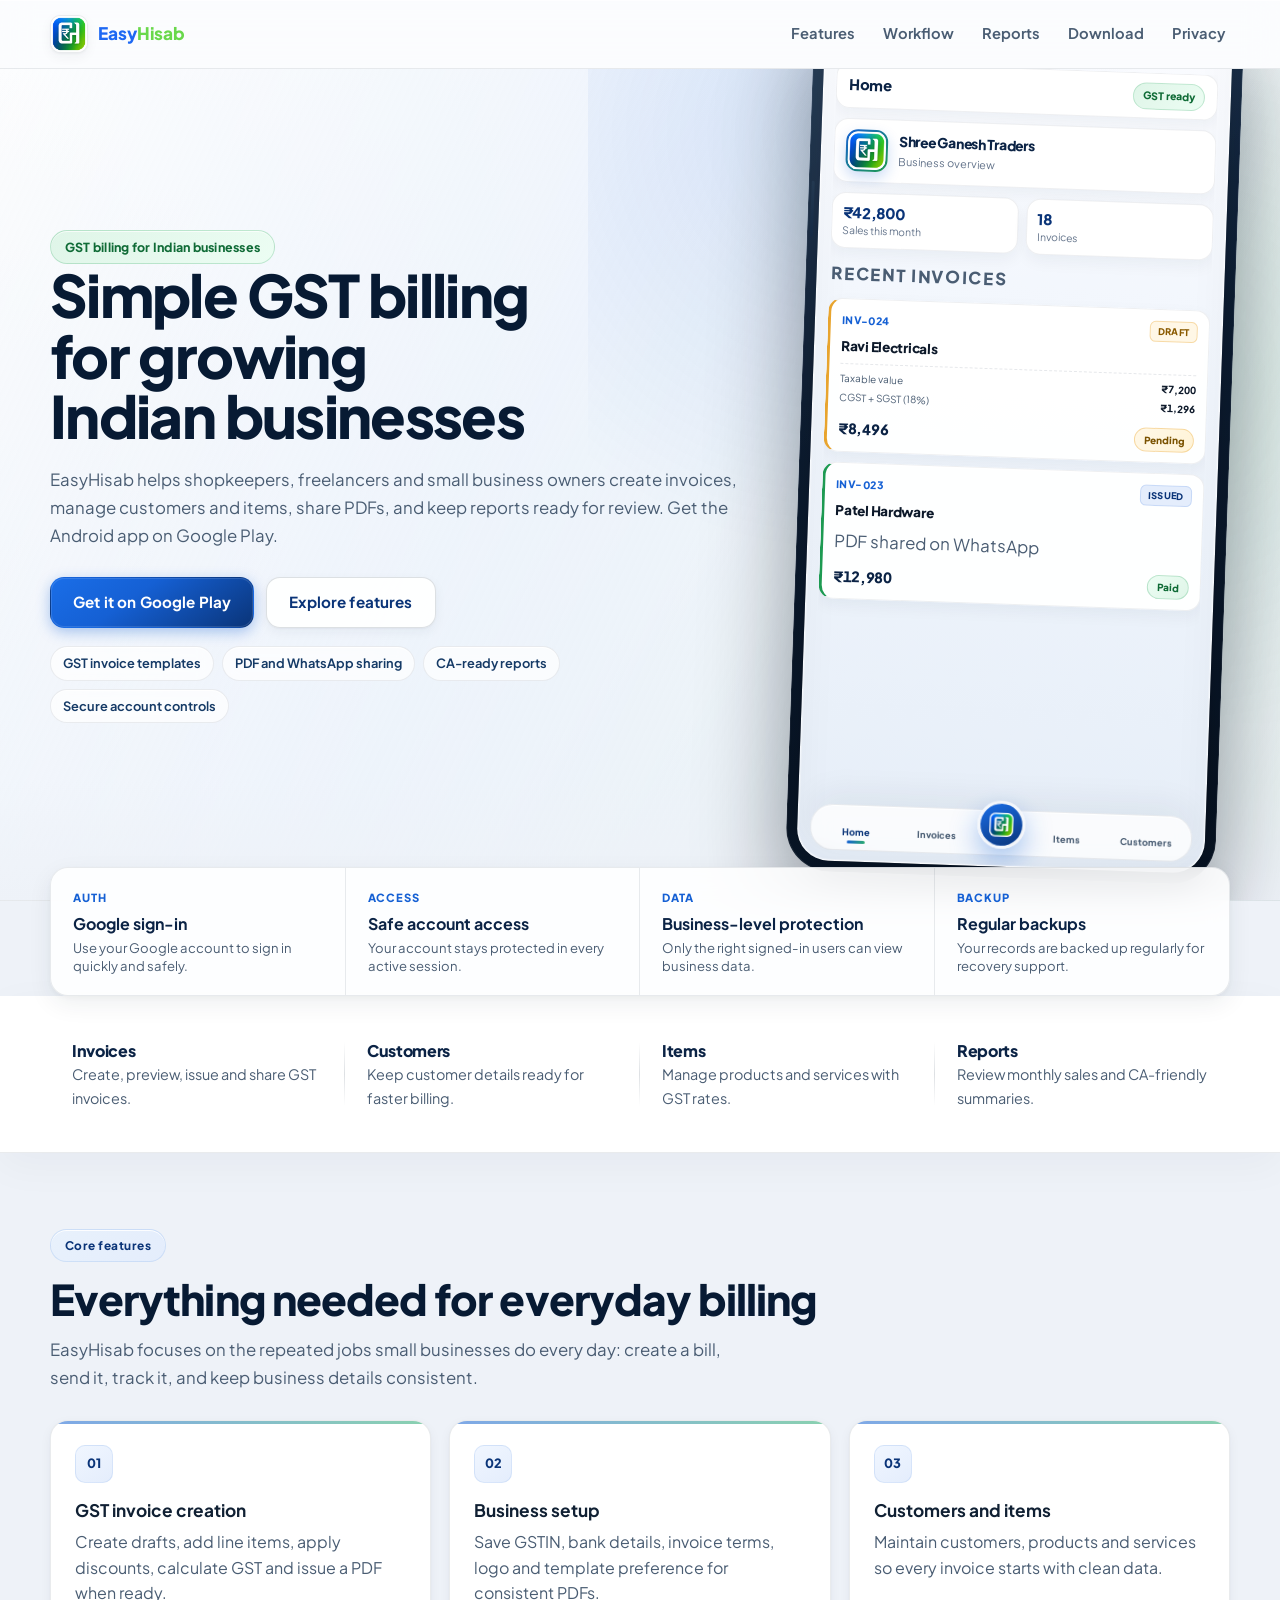
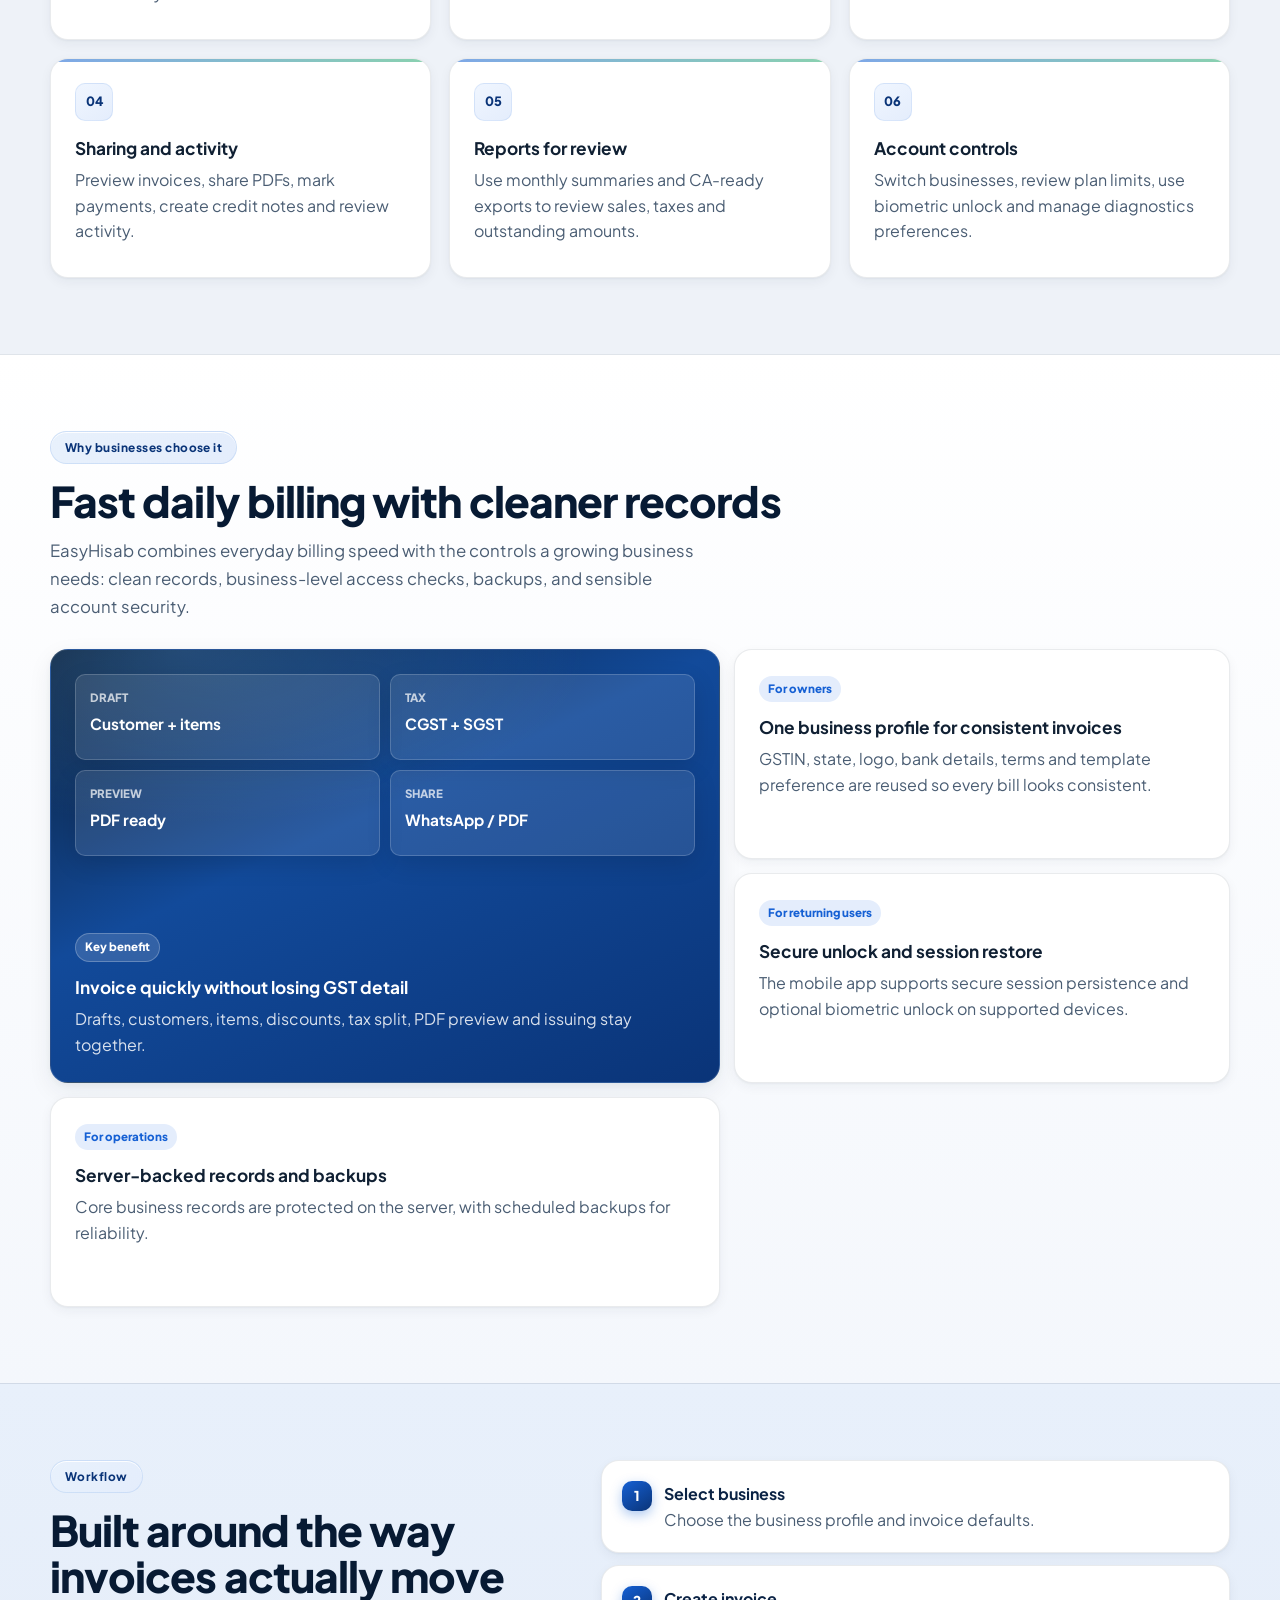
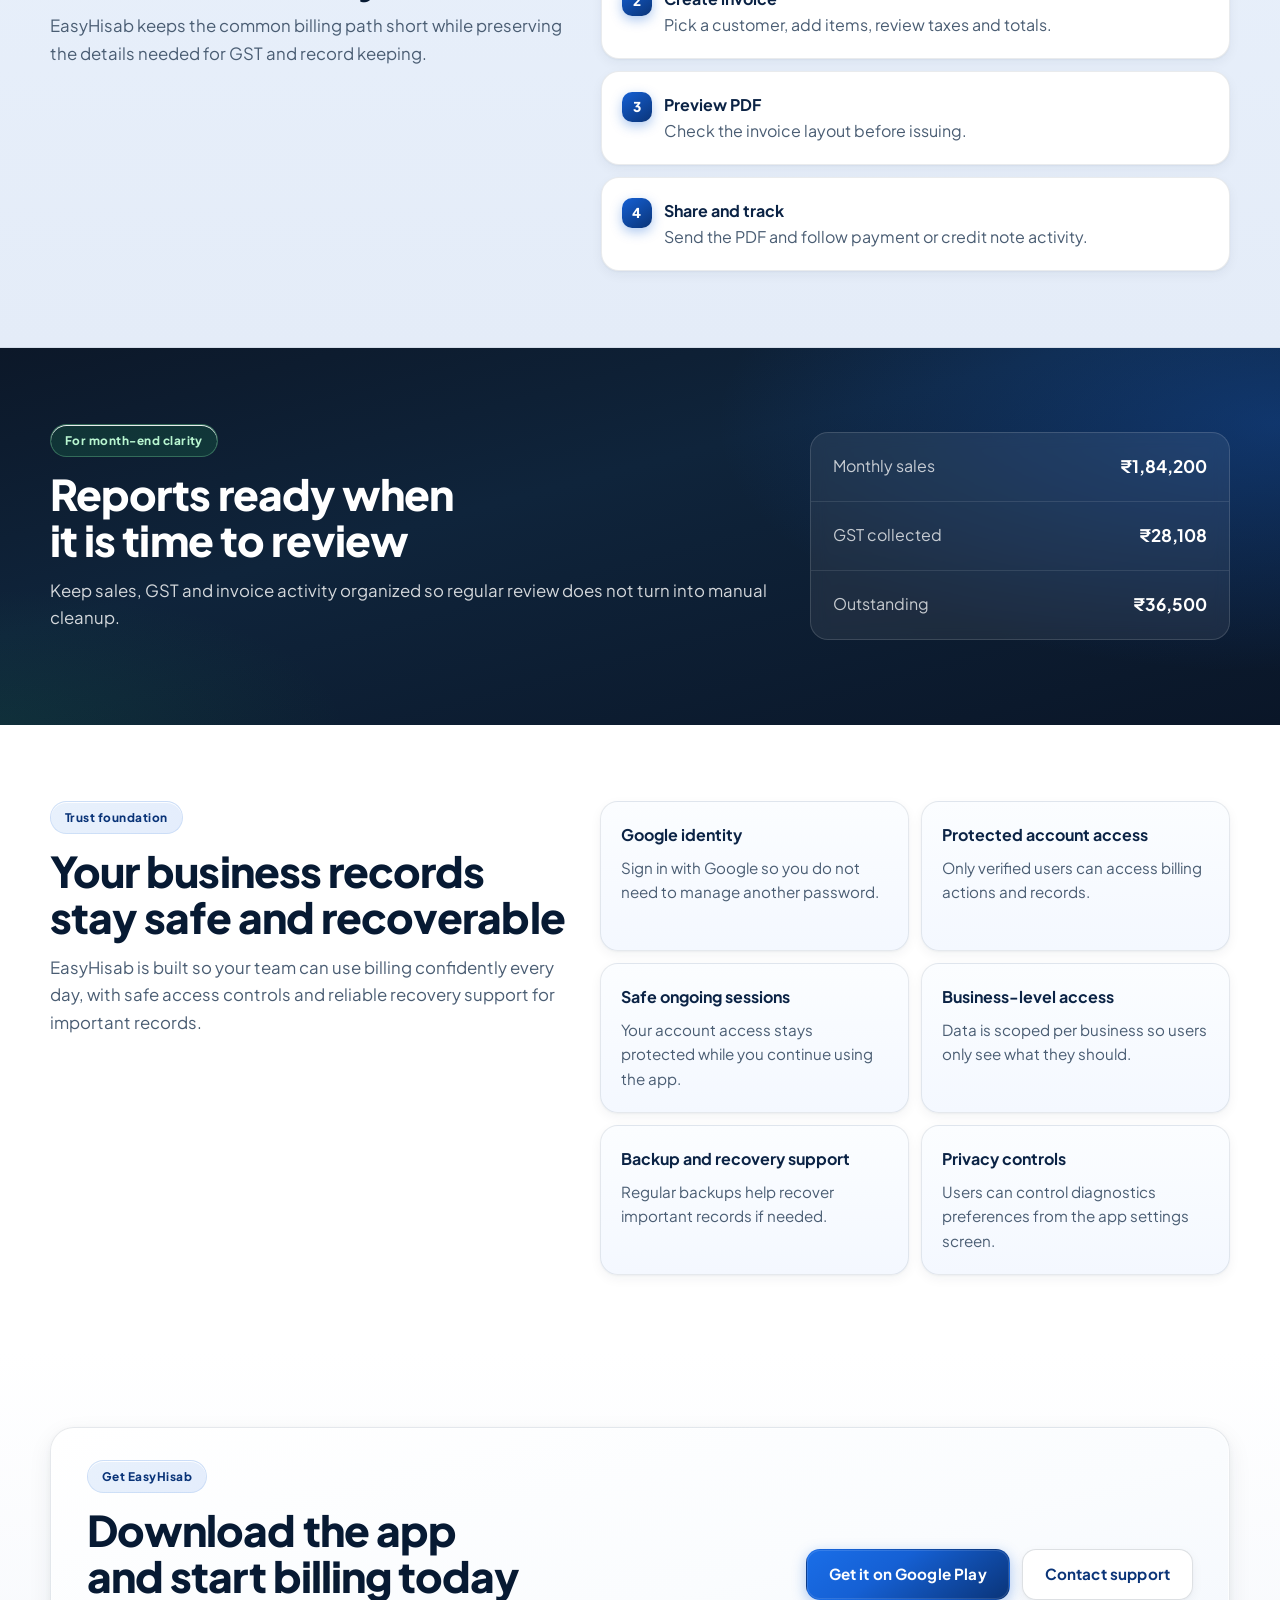
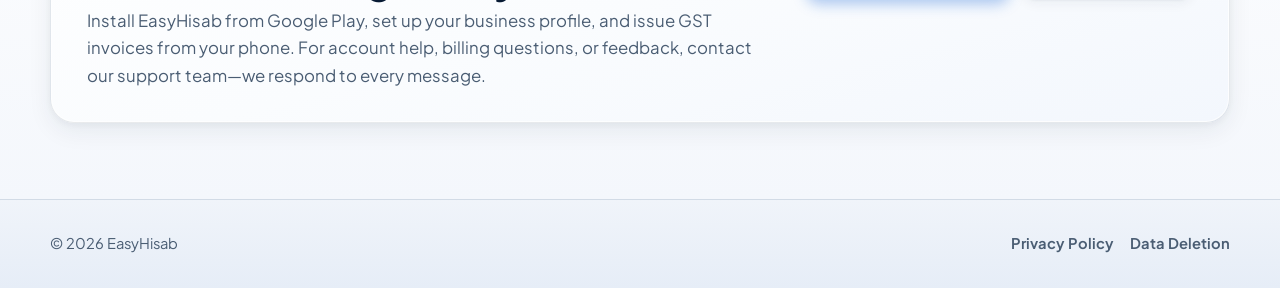
==== index.html @ 1e7f9b97 "feat(website): refine hero phone mockup for a more realistic app UI Add status bar, scroll region, G" ====
<!doctype html>
<html lang="en">
  <head>
    <meta charset="utf-8">
    <meta name="viewport" content="width=device-width, initial-scale=1">
    <title>EasyHisab | Simple GST Billing for Indian Businesses</title>
    <meta
      name="description"
      content="EasyHisab is GST billing for Indian businesses on Android: invoices, customers, items, PDF sharing, and CA-ready reports. Download on Google Play."
    >
    <link rel="canonical" href="https://www.easyhisab.in/">
    <meta property="og:site_name" content="EasyHisab">
    <meta property="og:url" content="https://www.easyhisab.in/">
    <meta property="og:locale" content="en_IN">
    <meta property="og:title" content="EasyHisab — GST billing for Indian businesses">
    <meta
      property="og:description"
      content="Create GST invoices, manage customers and items, share PDFs, and keep CA-ready reports. Download on Google Play for Android."
    >
    <meta property="og:type" content="website">
    <meta
      property="og:image"
      content="https://www.easyhisab.in/public/assets/og-share.png"
    >
    <meta property="og:image:secure_url" content="https://www.easyhisab.in/public/assets/og-share.png">
    <meta property="og:image:type" content="image/png">
    <meta property="og:image:width" content="1200">
    <meta property="og:image:height" content="630">
    <meta
      property="og:image:alt"
      content="EasyHisab — GST invoices, customers, and reports on Android"
    >
    <meta name="twitter:card" content="summary_large_image">
    <meta name="twitter:title" content="EasyHisab — GST billing for Indian businesses">
    <meta
      name="twitter:description"
      content="GST invoices, customers, catalog, PDF sharing, and reports. On Google Play for Android."
    >
    <meta name="twitter:image" content="https://www.easyhisab.in/public/assets/og-share.png">
    <link rel="icon" type="image/png" href="public/assets/favicon.png">
    <meta name="theme-color" content="#e8eef6">
    <link rel="preconnect" href="https://fonts.googleapis.com">
    <link rel="preconnect" href="https://fonts.gstatic.com" crossorigin>
    <link
      href="https://fonts.googleapis.com/css2?family=Plus+Jakarta+Sans:ital,wght@0,400..800;1,400..800&display=swap"
      rel="stylesheet"
    >
    <link rel="stylesheet" href="styles.css">
  </head>
  <body>
    <a class="skip-link" href="#main-content">Skip to main content</a>
    <header class="topbar">
      <div class="container topbar-inner">
        <div class="topbar-row">
          <a class="brand" href="./" aria-label="EasyHisab home">
            <span class="brand-mark">
              <img src="public/assets/favicon.png" alt="">
            </span>
            <span class="brand-name" aria-hidden="true">
              <span class="brand-easy">Easy</span><span class="brand-hisab">Hisab</span>
            </span>
          </a>
          <button
            class="menu-toggle"
            type="button"
            aria-expanded="false"
            aria-controls="primary-nav"
            aria-label="Toggle navigation menu"
          >
            <span></span>
            <span></span>
            <span></span>
          </button>
        </div>
        <nav id="primary-nav" class="nav-links" aria-label="Primary">
          <a href="#features">Features</a>
          <a href="#workflow">Workflow</a>
          <a href="#reports">Reports</a>
          <a href="#get-app">Download</a>
          <a href="privacy-policy/">Privacy</a>
        </nav>
      </div>
    </header>

    <main id="main-content">
      <section class="hero">
        <div class="hero-scene" aria-hidden="true">
          <div class="phone-frame">
            <div class="phone-screen">
              <div class="phone-status" aria-hidden="true">
                <span class="phone-status-time">9:41</span>
                <div class="phone-status-tray">
                  <span class="phone-signal" aria-hidden="true">
                    <i></i><i></i><i></i>
                  </span>
                  <span class="phone-battery" aria-hidden="true"></span>
                </div>
              </div>
              <div class="phone-scroll">
                <div class="app-header">
                  <span class="app-header-title">Home</span>
                  <span class="app-chip">GST ready</span>
                </div>
                <div class="business-tile">
                  <span class="business-avatar" aria-hidden="true">
                    <img src="public/assets/favicon.png" alt="">
                  </span>
                  <div class="business-copy">
                    <strong>Shree Ganesh Traders</strong>
                    <span>Business overview</span>
                  </div>
                </div>
                <div class="stats-row">
                  <span><strong>₹42,800</strong> Sales this month</span>
                  <span><strong>18</strong> Invoices</span>
                </div>
                <p class="phone-section-label">Recent invoices</p>
                <div class="invoice-card invoice-card--pending">
                  <div class="invoice-card-head">
                    <span class="invoice-no">INV-024</span>
                    <span class="invoice-badge invoice-badge--draft">Draft</span>
                  </div>
                  <strong class="invoice-party">Ravi Electricals</strong>
                  <div class="invoice-lines">
                    <div class="invoice-line"><span>Taxable value</span><span>₹7,200</span></div>
                    <div class="invoice-line"><span>CGST + SGST (18%)</span><span>₹1,296</span></div>
                  </div>
                  <div class="invoice-meta">
                    <b>₹8,496</b>
                    <em class="pending">Pending</em>
                  </div>
                </div>
                <div class="invoice-card invoice-card--paid">
                  <div class="invoice-card-head">
                    <span class="invoice-no">INV-023</span>
                    <span class="invoice-badge invoice-badge--issued">Issued</span>
                  </div>
                  <strong class="invoice-party">Patel Hardware</strong>
                  <p class="invoice-note">PDF shared on WhatsApp</p>
                  <div class="invoice-meta">
                    <b>₹12,980</b>
                    <em class="paid">Paid</em>
                  </div>
                </div>
              </div>
              <nav class="bottom-nav" aria-hidden="true">
                <span class="is-active">Home</span>
                <span>Invoices</span>
                <span class="bottom-nav-fab" aria-hidden="true">
                  <img src="public/assets/favicon.png" alt="">
                </span>
                <span>Items</span>
                <span>Customers</span>
              </nav>
            </div>
          </div>
        </div>

        <div class="container hero-content">
          <span class="eyebrow">GST billing for Indian businesses</span>
          <h1>Simple GST billing for growing Indian businesses</h1>
          <p>
            EasyHisab helps shopkeepers, freelancers and small business owners create invoices,
            manage customers and items, share PDFs, and keep reports ready for review. Get the Android app on Google Play.
          </p>
          <div class="cta-row">
            <a
              class="btn btn-primary"
              href="https://play.google.com/store/apps/details?id=com.easyhisab.billing"
              target="_blank"
              rel="noopener noreferrer"
            >Get it on Google Play</a>
            <a class="btn btn-secondary" href="#features">Explore features</a>
          </div>
          <div class="hero-points" aria-label="Product highlights">
            <span>GST invoice templates</span>
            <span>PDF and WhatsApp sharing</span>
            <span>CA-ready reports</span>
            <span>Secure account controls</span>
          </div>
        </div>
      </section>

      <section class="trust-ledger" aria-label="EasyHisab trust highlights">
        <div class="container ledger-grid">
          <div>
            <span>Auth</span>
            <strong>Google sign-in</strong>
            <small>Use your Google account to sign in quickly and safely.</small>
          </div>
          <div>
            <span>Access</span>
            <strong>Safe account access</strong>
            <small>Your account stays protected in every active session.</small>
          </div>
          <div>
            <span>Data</span>
            <strong>Business-level protection</strong>
            <small>Only the right signed-in users can view business data.</small>
          </div>
          <div>
            <span>Backup</span>
            <strong>Regular backups</strong>
            <small>Your records are backed up regularly for recovery support.</small>
          </div>
        </div>
      </section>

      <section class="section product-strip" aria-label="EasyHisab modules">
        <div class="container strip-grid">
          <div>
            <strong>Invoices</strong>
            <span>Create, preview, issue and share GST invoices.</span>
          </div>
          <div>
            <strong>Customers</strong>
            <span>Keep customer details ready for faster billing.</span>
          </div>
          <div>
            <strong>Items</strong>
            <span>Manage products and services with GST rates.</span>
          </div>
          <div>
            <strong>Reports</strong>
            <span>Review monthly sales and CA-friendly summaries.</span>
          </div>
        </div>
      </section>

      <section class="section" id="features">
        <div class="container section-head">
          <span class="section-kicker">Core features</span>
          <h2>Everything needed for everyday billing</h2>
          <p>
            EasyHisab focuses on the repeated jobs small businesses do every day: create a bill,
            send it, track it, and keep business details consistent.
          </p>
        </div>
        <div class="container feature-grid">
          <article class="feature-card">
            <span class="feature-icon">01</span>
            <h3>GST invoice creation</h3>
            <p>Create drafts, add line items, apply discounts, calculate GST and issue a PDF when ready.</p>
          </article>
          <article class="feature-card">
            <span class="feature-icon">02</span>
            <h3>Business setup</h3>
            <p>Save GSTIN, bank details, invoice terms, logo and template preference for consistent PDFs.</p>
          </article>
          <article class="feature-card">
            <span class="feature-icon">03</span>
            <h3>Customers and items</h3>
            <p>Maintain customers, products and services so every invoice starts with clean data.</p>
          </article>
          <article class="feature-card">
            <span class="feature-icon">04</span>
            <h3>Sharing and activity</h3>
            <p>Preview invoices, share PDFs, mark payments, create credit notes and review activity.</p>
          </article>
          <article class="feature-card">
            <span class="feature-icon">05</span>
            <h3>Reports for review</h3>
            <p>Use monthly summaries and CA-ready exports to review sales, taxes and outstanding amounts.</p>
          </article>
          <article class="feature-card">
            <span class="feature-icon">06</span>
            <h3>Account controls</h3>
            <p>Switch businesses, review plan limits, use biometric unlock and manage diagnostics preferences.</p>
          </article>
        </div>
      </section>

      <section class="section usp-section">
        <div class="container section-head">
          <span class="section-kicker">Why businesses choose it</span>
          <h2>Fast daily billing with cleaner records</h2>
          <p>
            EasyHisab combines everyday billing speed with the controls a growing business needs:
            clean records, business-level access checks, backups, and sensible account security.
          </p>
        </div>
        <div class="container usp-grid">
          <article class="usp-card highlight">
            <div class="usp-flow-preview" aria-hidden="true">
              <div>
                <span>Draft</span>
                <strong>Customer + items</strong>
              </div>
              <div>
                <span>Tax</span>
                <strong>CGST + SGST</strong>
              </div>
              <div>
                <span>Preview</span>
                <strong>PDF ready</strong>
              </div>
              <div>
                <span>Share</span>
                <strong>WhatsApp / PDF</strong>
              </div>
            </div>
            <div>
              <span class="usp-label">Key benefit</span>
              <h3>Invoice quickly without losing GST detail</h3>
              <p>
                Drafts, customers, items, discounts, tax split, PDF preview and issuing stay together.
              </p>
            </div>
          </article>
          <article class="usp-card">
            <span class="usp-label">For owners</span>
            <h3>One business profile for consistent invoices</h3>
            <p>
              GSTIN, state, logo, bank details, terms and template preference are reused so every bill looks consistent.
            </p>
          </article>
          <article class="usp-card">
            <span class="usp-label">For returning users</span>
            <h3>Secure unlock and session restore</h3>
            <p>
              The mobile app supports secure session persistence and optional biometric unlock on supported devices.
            </p>
          </article>
          <article class="usp-card">
            <span class="usp-label">For operations</span>
            <h3>Server-backed records and backups</h3>
            <p>
              Core business records are protected on the server, with scheduled backups for reliability.
            </p>
          </article>
        </div>
      </section>

      <section class="section workflow" id="workflow">
        <div class="container workflow-grid">
          <div class="section-head compact">
            <span class="section-kicker">Workflow</span>
            <h2>Built around the way invoices actually move</h2>
            <p>
              EasyHisab keeps the common billing path short while preserving the details needed for GST and record keeping.
            </p>
          </div>
          <ol class="steps">
            <li>
              <strong>Select business</strong>
              <span>Choose the business profile and invoice defaults.</span>
            </li>
            <li>
              <strong>Create invoice</strong>
              <span>Pick a customer, add items, review taxes and totals.</span>
            </li>
            <li>
              <strong>Preview PDF</strong>
              <span>Check the invoice layout before issuing.</span>
            </li>
            <li>
              <strong>Share and track</strong>
              <span>Send the PDF and follow payment or credit note activity.</span>
            </li>
          </ol>
        </div>
      </section>

      <section class="section reports-band" id="reports">
        <div class="container reports-grid">
          <div>
            <span class="section-kicker">For month-end clarity</span>
            <h2>Reports ready when it is time to review</h2>
            <p>
              Keep sales, GST and invoice activity organized so regular review does not turn into manual cleanup.
            </p>
          </div>
          <div class="report-panel">
            <div class="report-row">
              <span>Monthly sales</span>
              <strong>₹1,84,200</strong>
            </div>
            <div class="report-row">
              <span>GST collected</span>
              <strong>₹28,108</strong>
            </div>
            <div class="report-row">
              <span>Outstanding</span>
              <strong>₹36,500</strong>
            </div>
          </div>
        </div>
      </section>

      <section class="section security-section">
        <div class="container security-grid">
          <div class="section-head compact">
            <span class="section-kicker">Trust foundation</span>
            <h2>Your business records stay safe and recoverable</h2>
            <p>
              EasyHisab is built so your team can use billing confidently every day, with safe access controls and reliable recovery support for important records.
            </p>
          </div>
          <div class="security-list">
            <div>
              <strong>Google identity</strong>
              <span>Sign in with Google so you do not need to manage another password.</span>
            </div>
            <div>
              <strong>Protected account access</strong>
              <span>Only verified users can access billing actions and records.</span>
            </div>
            <div>
              <strong>Safe ongoing sessions</strong>
              <span>Your account access stays protected while you continue using the app.</span>
            </div>
            <div>
              <strong>Business-level access</strong>
              <span>Data is scoped per business so users only see what they should.</span>
            </div>
            <div>
              <strong>Backup and recovery support</strong>
              <span>Regular backups help recover important records if needed.</span>
            </div>
            <div>
              <strong>Privacy controls</strong>
              <span>Users can control diagnostics preferences from the app settings screen.</span>
            </div>
          </div>
        </div>
      </section>

      <section class="section final-cta" id="get-app">
        <div class="container final-grid">
          <div>
            <span class="section-kicker">Get EasyHisab</span>
            <h2>Download the app and start billing today</h2>
            <p>
              Install EasyHisab from Google Play, set up your business profile, and issue GST invoices from your phone.
              For account help, billing questions, or feedback, contact our support team—we respond to every message.
            </p>
          </div>
          <div class="final-cta-actions">
            <a
              class="btn btn-primary"
              href="https://play.google.com/store/apps/details?id=com.easyhisab.billing"
              target="_blank"
              rel="noopener noreferrer"
            >Get it on Google Play</a>
            <a
              class="btn btn-secondary"
              href="mailto:easyhisabsupport@gmail.com?subject=EasyHisab%20Support"
            >Contact support</a>
          </div>
        </div>
      </section>
    </main>

    <footer>
      <div class="container footer-row">
        <span>&copy; <span id="year"></span> EasyHisab</span>
        <div class="footer-links">
          <a href="privacy-policy/">Privacy Policy</a>
          <a href="delete-account/">Data Deletion</a>
        </div>
      </div>
    </footer>

    <script src="js/site.js" defer></script>
  </body>
</html>
---- styles.css ----
:root {
  --bg: #eef2f8;
  --bg-elevated: #f4f7fc;
  --surface: #ffffff;
  --surface-muted: #f0f4fa;
  --text: #0c1829;
  --muted: #4a5d73;
  --subtle: #64748b;
  --border: rgba(15, 36, 59, 0.09);
  --border-strong: rgba(15, 36, 59, 0.14);
  --primary: #1560d4;
  --primary-strong: #0a3478;
  --primary-soft: #e4edfc;
  --green: #1d9a52;
  --green-soft: #dff5e8;
  --yellow: #e8a42e;
  --radius-sm: 10px;
  --radius-md: 14px;
  --radius-lg: 18px;
  --radius-xl: 24px;
  --shadow-sm: 0 1px 2px rgba(15, 36, 59, 0.04), 0 4px 12px rgba(15, 36, 59, 0.05);
  --shadow-md: 0 8px 24px rgba(15, 36, 59, 0.07), 0 2px 6px rgba(15, 36, 59, 0.04);
  --shadow-lg: 0 20px 50px rgba(15, 36, 59, 0.1), 0 8px 16px rgba(15, 36, 59, 0.05);
  --shadow: var(--shadow-lg);
  --ease-premium: cubic-bezier(0.16, 1, 0.3, 1);
}

*,
*::before,
*::after {
  box-sizing: border-box;
}

::selection {
  background: rgba(21, 96, 212, 0.2);
  color: var(--text);
}

@media (prefers-reduced-motion: no-preference) {
  html {
    scroll-behavior: smooth;
  }

  .btn:hover,
  .feature-card:hover {
    transform: translateY(-2px);
  }

  .btn-primary:hover {
    box-shadow:
      0 18px 36px rgba(21, 96, 212, 0.32),
      0 0 0 1px rgba(255, 255, 255, 0.12) inset;
  }
}

body {
  position: relative;
  margin: 0;
  font-family: "Plus Jakarta Sans", Inter, system-ui, -apple-system, "Segoe UI", Roboto, sans-serif;
  background: var(--bg);
  color: var(--text);
  line-height: 1.62;
  -webkit-font-smoothing: antialiased;
  text-rendering: optimizeLegibility;
}

/* Keyboard-only: first Tab lands here; link is off-screen until :focus-visible. */
.skip-link {
  position: absolute;
  left: -9999px;
  top: auto;
  z-index: 100;
  width: 1px;
  height: 1px;
  margin: 0;
  padding: 0;
  overflow: hidden;
  clip-path: inset(50%);
  white-space: nowrap;
  border: 0;
}

.skip-link:focus {
  outline: none;
}

.skip-link:focus-visible {
  left: 12px;
  top: 12px;
  width: auto;
  height: auto;
  margin: 0;
  padding: 10px 16px;
  overflow: visible;
  clip-path: none;
  white-space: normal;
  border-radius: var(--radius-sm);
  background: var(--primary-strong);
  color: #ffffff;
  font-weight: 700;
  font-size: 0.88rem;
  box-shadow: var(--shadow-md);
  outline: 3px solid rgba(255, 255, 255, 0.95);
  outline-offset: 2px;
}

a {
  color: var(--primary);
  text-decoration: none;
}

a:hover {
  text-decoration: underline;
}

a:focus-visible,
button:focus-visible {
  outline: 3px solid rgba(21, 96, 212, 0.38);
  outline-offset: 3px;
  border-radius: var(--radius-sm);
}

.container {
  width: min(1180px, calc(100% - 32px));
  margin: 0 auto;
}

.topbar {
  position: sticky;
  top: 0;
  z-index: 20;
  background: rgba(255, 255, 255, 0.78);
  border-bottom: 1px solid var(--border);
  backdrop-filter: blur(16px) saturate(1.35);
  box-shadow: 0 1px 0 rgba(255, 255, 255, 0.65) inset;
  transition:
    background 0.35s var(--ease-premium),
    box-shadow 0.35s var(--ease-premium),
    border-color 0.25s ease;
}

.topbar.is-scrolled {
  background: rgba(255, 255, 255, 0.94);
  border-bottom-color: rgba(15, 36, 59, 0.07);
  box-shadow:
    0 1px 0 rgba(255, 255, 255, 0.85) inset,
    0 10px 40px rgba(15, 36, 59, 0.07);
}

.topbar-inner {
  min-height: 68px;
  display: flex;
  align-items: center;
  justify-content: space-between;
  gap: 16px;
}

.topbar-row {
  width: auto;
  display: flex;
  align-items: center;
  justify-content: flex-start;
  gap: 12px;
}

.brand {
  display: inline-flex;
  align-items: center;
  gap: 10px;
  color: var(--text);
}

.brand:hover {
  text-decoration: none;
}

.brand-mark {
  width: 38px;
  height: 38px;
  display: inline-grid;
  place-items: center;
  border-radius: var(--radius-sm);
  overflow: hidden;
  background: var(--surface);
  border: 1px solid var(--border);
  box-shadow: var(--shadow-sm);
}

.brand-mark img {
  width: 100%;
  height: 100%;
  object-fit: contain;
}

.brand-name {
  font-size: 1.08rem;
  font-weight: 900;
  line-height: 1;
}

.brand-easy {
  color: #1d68f3;
}

.brand-hisab {
  color: #69d84b;
}

.menu-toggle {
  display: none;
  width: 42px;
  height: 42px;
  align-items: center;
  justify-content: center;
  flex-direction: column;
  gap: 5px;
  border-radius: var(--radius-sm);
  border: 1px solid var(--border);
  background: var(--surface);
  cursor: pointer;
  transition: background 0.2s ease, border-color 0.2s ease, box-shadow 0.2s ease;
}

.menu-toggle:hover {
  background: var(--surface-muted);
  box-shadow: var(--shadow-sm);
}

.menu-toggle span {
  width: 18px;
  height: 2px;
  border-radius: 999px;
  background: var(--text);
}

.nav-links {
  width: auto;
  display: flex;
  align-items: center;
  justify-content: flex-start;
  gap: 6px 20px;
  font-size: 0.92rem;
  font-weight: 650;
}

.nav-links a {
  position: relative;
  padding: 8px 4px;
  color: var(--muted);
  border-radius: 8px;
  transition: color 0.2s ease, background 0.2s ease;
}

.nav-links a:hover {
  color: var(--primary-strong);
  text-decoration: none;
  background: rgba(21, 96, 212, 0.06);
}

@media (prefers-reduced-motion: no-preference) {
  .nav-links a::after {
    content: "";
    position: absolute;
    left: 50%;
    bottom: 4px;
    width: 0;
    height: 2px;
    border-radius: 99px;
    background: linear-gradient(90deg, var(--primary), var(--green));
    transform: translateX(-50%);
    transition: width 0.22s ease;
  }

  .nav-links a:hover::after,
  .nav-links a.is-active::after {
    width: calc(100% - 12px);
  }
}

.nav-links a.is-active {
  color: var(--primary-strong);
  background: rgba(21, 96, 212, 0.08);
}

.hero {
  position: relative;
  min-height: calc(100vh - 68px);
  overflow: hidden;
  isolation: isolate;
  display: grid;
  align-items: center;
  background:
    linear-gradient(
      115deg,
      rgba(255, 255, 255, 0.55) 0%,
      rgba(238, 244, 252, 0.92) 42%,
      rgba(232, 244, 236, 0.45) 100%
    ),
    linear-gradient(180deg, #f8fafc 0%, var(--bg) 55%, #e8eef6 100%);
  border-bottom: 1px solid var(--border);
}

.hero::before {
  content: "";
  position: absolute;
  pointer-events: none;
  inset: -20% -10% auto auto;
  width: min(78vw, 820px);
  height: min(78vw, 820px);
  background:
    radial-gradient(circle at 32% 28%, rgba(21, 96, 212, 0.12), transparent 52%),
    radial-gradient(circle at 72% 58%, rgba(29, 154, 82, 0.09), transparent 48%);
  filter: blur(0.5px);
  z-index: 0;
}

.hero::after {
  content: "";
  position: absolute;
  inset: auto 0 0;
  height: 120px;
  background: linear-gradient(180deg, transparent, rgba(238, 242, 248, 0.97));
  z-index: 0;
}

.hero-content {
  position: relative;
  z-index: 2;
  padding: 80px 0 96px;
}

.hero-content > * {
  max-width: 670px;
}

.eyebrow {
  display: inline-flex;
  align-items: center;
  width: fit-content;
  min-height: 32px;
  padding: 6px 14px;
  border-radius: 999px;
  background: linear-gradient(135deg, var(--green-soft), #ecfdf3);
  border: 1px solid rgba(29, 154, 82, 0.22);
  color: #0f6b36;
  font-size: 0.78rem;
  font-weight: 750;
  letter-spacing: 0.02em;
  box-shadow: 0 1px 0 rgba(255, 255, 255, 0.7) inset;
}

.section-kicker {
  display: inline-flex;
  align-items: center;
  width: fit-content;
  min-height: 32px;
  margin-bottom: 14px;
  padding: 6px 14px;
  border-radius: 999px;
  background: linear-gradient(135deg, #e8f1fc, var(--primary-soft));
  border: 1px solid rgba(21, 96, 212, 0.12);
  color: #0a3478;
  font-size: 0.74rem;
  font-weight: 750;
  letter-spacing: 0.04em;
  box-shadow: 0 1px 0 rgba(255, 255, 255, 0.9) inset;
}

h1,
h2,
h3,
p {
  margin-top: 0;
}

h1 {
  margin-bottom: 20px;
  color: #071a33;
  font-size: clamp(2.35rem, 6.2vw, 3.65rem);
  line-height: 1.04;
  letter-spacing: -0.028em;
  font-weight: 800;
  max-width: 780px;
  text-wrap: balance;
}

h2 {
  margin-bottom: 14px;
  color: #071a33;
  font-size: clamp(1.65rem, 3.6vw, 2.65rem);
  line-height: 1.08;
  letter-spacing: -0.022em;
  font-weight: 800;
  text-wrap: balance;
}

h3 {
  margin-bottom: 8px;
  color: #102033;
  font-size: 1.08rem;
  line-height: 1.28;
  font-weight: 700;
}

.hero p,
.section-head p,
.workflow p,
.reports-band p,
.final-cta p {
  color: var(--muted);
  font-size: 1.05rem;
  max-width: 62ch;
  line-height: 1.65;
}

.section-head > p {
  max-width: 56ch;
}

.cta-row {
  margin-top: 28px;
  display: flex;
  flex-wrap: wrap;
  gap: 12px;
}

.btn {
  display: inline-flex;
  align-items: center;
  justify-content: center;
  min-height: 48px;
  padding: 12px 22px;
  border-radius: var(--radius-md);
  border: 1px solid transparent;
  font-weight: 700;
  font-size: 0.95rem;
  letter-spacing: 0.01em;
  transition:
    transform 0.2s cubic-bezier(0.22, 1, 0.36, 1),
    box-shadow 0.2s ease,
    background 0.2s ease,
    border-color 0.2s ease;
}

.btn:hover {
  text-decoration: none;
}

.btn-primary {
  color: #ffffff;
  background: linear-gradient(145deg, #1a6ee8 0%, var(--primary) 40%, var(--primary-strong) 100%);
  box-shadow:
    0 4px 14px rgba(21, 96, 212, 0.35),
    0 0 0 1px rgba(255, 255, 255, 0.12) inset;
}

.btn-secondary {
  color: var(--primary-strong);
  background: rgba(255, 255, 255, 0.92);
  border-color: var(--border-strong);
  box-shadow: var(--shadow-sm);
}

.btn-secondary:hover {
  background: #ffffff;
  border-color: rgba(21, 96, 212, 0.25);
}

.hero-points {
  margin-top: 18px;
  display: flex;
  flex-wrap: wrap;
  gap: 8px;
}

.hero-points span {
  min-height: 32px;
  display: inline-flex;
  align-items: center;
  padding: 6px 12px;
  color: #153a66;
  background: rgba(255, 255, 255, 0.72);
  border: 1px solid rgba(15, 36, 59, 0.08);
  border-radius: 999px;
  font-size: 0.8rem;
  font-weight: 650;
  backdrop-filter: blur(8px);
  box-shadow: 0 1px 0 rgba(255, 255, 255, 0.9) inset;
}

.trust-ledger {
  position: relative;
  z-index: 3;
  margin-top: -34px;
}

.ledger-grid {
  display: grid;
  grid-template-columns: repeat(4, minmax(0, 1fr));
  overflow: hidden;
  background: rgba(255, 255, 255, 0.88);
  border: 1px solid var(--border);
  border-radius: var(--radius-lg);
  box-shadow: var(--shadow-md);
  backdrop-filter: blur(14px) saturate(1.2);
}

.ledger-grid div {
  min-width: 0;
  padding: 20px 22px;
  border-right: 1px solid var(--border);
  transition: background 0.22s ease;
}

@media (prefers-reduced-motion: no-preference) {
  .ledger-grid div:hover {
    background: rgba(255, 255, 255, 0.65);
  }
}

.ledger-grid div:last-child {
  border-right: 0;
}

.ledger-grid span,
.ledger-grid strong,
.ledger-grid small {
  display: block;
}

.ledger-grid span {
  margin-bottom: 8px;
  color: var(--primary);
  font-size: 0.7rem;
  font-weight: 800;
  letter-spacing: 0.08em;
  text-transform: uppercase;
}

.ledger-grid strong {
  color: #0b2345;
  font-size: 1rem;
  line-height: 1.25;
}

.ledger-grid small {
  margin-top: 5px;
  color: var(--muted);
  font-size: 0.82rem;
  line-height: 1.35;
}

.hero-scene {
  position: absolute;
  right: max(18px, calc((100vw - 1180px) / 2));
  bottom: 22px;
  width: min(430px, 36vw);
  z-index: 1;
  will-change: transform;
}

@media (prefers-reduced-motion: reduce) {
  .hero-scene {
    will-change: auto;
  }
}

html.motion-safe .reveal-on-scroll {
  opacity: 0;
  transform: translate3d(0, 26px, 0);
  transition:
    opacity 0.75s var(--ease-premium) var(--reveal-delay, 0s),
    transform 0.75s var(--ease-premium) var(--reveal-delay, 0s);
}

html.motion-safe .reveal-on-scroll.is-revealed {
  opacity: 1;
  transform: translate3d(0, 0, 0);
}

.phone-frame {
  position: relative;
  width: 100%;
  aspect-ratio: 9 / 18.5;
  padding: 11px;
  border-radius: 44px;
  background:
    linear-gradient(145deg, rgba(255, 255, 255, 0.08) 0%, transparent 40%),
    linear-gradient(165deg, #1a3048 0%, #0c1829 42%, #060d16 100%);
  box-shadow:
    0 44px 88px rgba(4, 12, 24, 0.42),
    0 0 0 1px rgba(255, 255, 255, 0.07) inset,
    0 -20px 50px rgba(21, 96, 212, 0.08) inset;
  transform: rotate(2deg);
}

.phone-frame::before {
  content: "";
  position: absolute;
  top: 11px;
  left: 50%;
  width: 100px;
  height: 26px;
  border-radius: 999px;
  background: linear-gradient(180deg, #0a1422 0%, #152a45 100%);
  box-shadow:
    inset 0 1px 0 rgba(255, 255, 255, 0.06),
    0 4px 12px rgba(0, 0, 0, 0.35);
  transform: translateX(-50%);
  z-index: 2;
}

.phone-frame::after {
  content: "";
  position: absolute;
  left: 3px;
  top: 22%;
  width: 3px;
  height: 56px;
  border-radius: 99px;
  background: linear-gradient(180deg, #243a52, #152a45);
  opacity: 0.85;
  z-index: 1;
}

.phone-screen {
  position: relative;
  display: flex;
  flex-direction: column;
  height: 100%;
  overflow: hidden;
  padding: 36px 12px 10px;
  border-radius: 32px;
  background:
    radial-gradient(120% 45% at 50% -15%, rgba(21, 96, 212, 0.06), transparent 55%),
    linear-gradient(180deg, #fbfcff 0%, #f0f5fc 45%, #e6eef8 100%);
  border: 1px solid rgba(255, 255, 255, 0.55);
  box-shadow: inset 0 0 0 1px rgba(255, 255, 255, 0.35);
}

.phone-screen::after {
  content: "";
  position: absolute;
  inset: 0;
  border-radius: inherit;
  pointer-events: none;
  box-shadow: inset 0 0 40px rgba(12, 24, 41, 0.04);
  z-index: 0;
}

.phone-status {
  position: relative;
  z-index: 1;
  flex-shrink: 0;
  display: flex;
  align-items: center;
  justify-content: space-between;
  padding: 0 6px 8px;
  font-size: 0.7rem;
  font-weight: 750;
  letter-spacing: 0.02em;
  color: #0c1829;
}

.phone-status-time {
  font-variant-numeric: tabular-nums;
}

.phone-status-tray {
  display: flex;
  align-items: center;
  gap: 6px;
}

.phone-signal {
  display: inline-flex;
  gap: 2px;
  align-items: flex-end;
  height: 9px;
}

.phone-signal i {
  display: block;
  width: 3px;
  border-radius: 1px;
  background: #0c1829;
  opacity: 0.88;
}

.phone-signal i:nth-child(1) {
  height: 4px;
  opacity: 0.45;
}

.phone-signal i:nth-child(2) {
  height: 6px;
}

.phone-signal i:nth-child(3) {
  height: 8px;
}

.phone-battery {
  width: 22px;
  height: 10px;
  border-radius: 3px;
  border: 1.5px solid #0c1829;
  position: relative;
  opacity: 0.9;
}

.phone-battery::before {
  content: "";
  position: absolute;
  right: -3px;
  top: 2px;
  width: 2px;
  height: 4px;
  border-radius: 0 1px 1px 0;
  background: #0c1829;
}

.phone-battery::after {
  content: "";
  position: absolute;
  inset: 2px 3px 2px 2px;
  border-radius: 1px;
  background: linear-gradient(90deg, #1d9a52, #1560d4);
}

.phone-scroll {
  position: relative;
  z-index: 1;
  flex: 1;
  min-height: 0;
  overflow: hidden;
  display: flex;
  flex-direction: column;
  gap: 10px;
  padding-bottom: 4px;
  mask-image: linear-gradient(180deg, #000 0%, #000 94%, transparent 100%);
}

.phone-section-label {
  margin: 2px 0 0;
  padding: 0 2px;
  font-size: 0.62rem;
  font-weight: 800;
  letter-spacing: 0.1em;
  text-transform: uppercase;
  color: var(--subtle);
}

.app-header,
.business-tile,
.invoice-card,
.stats-row span {
  background: rgba(255, 255, 255, 0.94);
  border: 1px solid rgba(15, 36, 59, 0.07);
  box-shadow:
    0 1px 0 rgba(255, 255, 255, 0.9) inset,
    0 6px 16px rgba(15, 36, 59, 0.05);
}

.app-header {
  display: flex;
  align-items: center;
  justify-content: space-between;
  min-height: 46px;
  padding: 8px 12px;
  border-radius: var(--radius-md);
  color: #0b2345;
}

.app-header-title {
  font-weight: 800;
  font-size: 0.92rem;
  letter-spacing: -0.02em;
}

.app-chip {
  padding: 4px 9px;
  border-radius: 999px;
  color: #0f6b36;
  background: linear-gradient(135deg, #dff5e8, #ecfdf3);
  border: 1px solid rgba(29, 154, 82, 0.2);
  font-size: 0.65rem;
  font-weight: 800;
}

.business-tile {
  display: flex;
  align-items: center;
  gap: 11px;
  min-height: 64px;
  padding: 10px 11px;
  border-radius: var(--radius-md);
}

.business-avatar {
  flex-shrink: 0;
  width: 42px;
  height: 42px;
  border-radius: 12px;
  padding: 2px;
  background: linear-gradient(135deg, #1560d4, #1d9a52);
  box-shadow: 0 6px 14px rgba(21, 96, 212, 0.22);
}

.business-avatar img {
  display: block;
  width: 100%;
  height: 100%;
  border-radius: 10px;
  object-fit: contain;
  background: #fff;
}

.business-copy {
  min-width: 0;
}

.business-copy strong,
.business-copy span {
  display: block;
}

.business-copy strong {
  color: #0b2345;
  font-size: 0.86rem;
  font-weight: 800;
  line-height: 1.2;
  letter-spacing: -0.02em;
}

.business-copy span {
  margin-top: 2px;
  color: var(--subtle);
  font-size: 0.68rem;
}

.stats-row {
  display: grid;
  grid-template-columns: 1fr 1fr;
  gap: 8px;
}

.stats-row span {
  padding: 10px 10px;
  border-radius: var(--radius-md);
  color: var(--subtle);
  font-size: 0.65rem;
  line-height: 1.35;
}

.stats-row strong {
  display: block;
  color: var(--primary-strong);
  font-size: 0.92rem;
  font-weight: 800;
  letter-spacing: -0.02em;
}

.invoice-card {
  position: relative;
  padding: 11px 11px 10px;
  border-radius: var(--radius-md);
  border-left: 3px solid transparent;
}

.invoice-card--pending {
  border-left-color: #e8a42e;
}

.invoice-card--paid {
  border-left-color: #1d9a52;
}

.invoice-card-head {
  display: flex;
  align-items: center;
  justify-content: space-between;
  gap: 8px;
  margin-bottom: 4px;
}

.invoice-no {
  font-size: 0.65rem;
  font-weight: 800;
  letter-spacing: 0.04em;
  color: var(--primary);
  text-transform: uppercase;
}

.invoice-badge {
  padding: 2px 7px;
  border-radius: 6px;
  font-size: 0.58rem;
  font-weight: 800;
  letter-spacing: 0.04em;
  text-transform: uppercase;
}

.invoice-badge--draft {
  color: #8a5a00;
  background: #fff7e6;
  border: 1px solid rgba(232, 164, 46, 0.35);
}

.invoice-badge--issued {
  color: #0a3478;
  background: var(--primary-soft);
  border: 1px solid rgba(21, 96, 212, 0.15);
}

.invoice-party {
  display: block;
  margin: 0 0 6px;
  color: #0c1829;
  font-size: 0.84rem;
  font-weight: 800;
  letter-spacing: -0.02em;
}

.invoice-lines {
  display: flex;
  flex-direction: column;
  gap: 3px;
  margin-bottom: 8px;
  padding: 6px 0 2px;
  border-top: 1px dashed rgba(15, 36, 59, 0.1);
}

.invoice-line {
  display: flex;
  justify-content: space-between;
  align-items: baseline;
  gap: 8px;
  font-size: 0.62rem;
  color: var(--muted);
}

.invoice-line span:last-child {
  font-weight: 750;
  font-variant-numeric: tabular-nums;
  color: #0c1829;
}

.invoice-note {
  margin: 0 0 8px;
  font-size: 0.62rem;
  color: var(--muted);
  line-height: 1.35;
}

.invoice-meta {
  display: flex;
  align-items: center;
  justify-content: space-between;
  gap: 8px;
  padding-top: 2px;
}

.invoice-meta b {
  font-size: 0.9rem;
  font-weight: 800;
  font-variant-numeric: tabular-nums;
  color: #0b2345;
  letter-spacing: -0.02em;
}

.invoice-meta em {
  display: inline-flex;
  align-items: center;
  min-height: 22px;
  padding: 3px 9px;
  border-radius: 999px;
  font-size: 0.62rem;
  font-style: normal;
  font-weight: 800;
}

.invoice-meta em.pending {
  color: #7a5200;
  background: linear-gradient(135deg, #fff8e8, #fff3d6);
  border: 1px solid rgba(232, 164, 46, 0.35);
}

.invoice-meta em.paid {
  color: #0f6b36;
  background: linear-gradient(135deg, #ecfdf3, var(--green-soft));
  border: 1px solid rgba(29, 154, 82, 0.22);
}

.bottom-nav {
  position: relative;
  z-index: 2;
  flex-shrink: 0;
  margin-top: auto;
  display: grid;
  grid-template-columns: 1fr 1fr 48px 1fr 1fr;
  align-items: end;
  gap: 2px;
  padding: 8px 6px 6px;
  border-radius: 22px;
  font-size: 0.58rem;
  font-weight: 750;
  color: var(--muted);
  text-align: center;
  background: rgba(255, 255, 255, 0.78);
  border: 1px solid rgba(15, 36, 59, 0.08);
  box-shadow:
    0 -12px 32px rgba(15, 36, 59, 0.06),
    0 1px 0 rgba(255, 255, 255, 0.95) inset;
  -webkit-backdrop-filter: blur(10px);
  backdrop-filter: blur(10px);
}

.bottom-nav span:not(.bottom-nav-fab) {
  padding-bottom: 4px;
}

.bottom-nav span.is-active {
  color: var(--primary-strong);
  position: relative;
}

.bottom-nav span.is-active::after {
  content: "";
  position: absolute;
  left: 50%;
  bottom: 0;
  transform: translateX(-50%);
  width: 18px;
  height: 3px;
  border-radius: 99px;
  background: linear-gradient(90deg, var(--primary), #2aab6f);
}

.bottom-nav-fab {
  display: grid;
  place-items: center;
  width: 48px;
  height: 48px;
  margin: -18px auto 0;
  padding: 0;
  border-radius: 999px;
  background: linear-gradient(155deg, #1a6ee8, var(--primary-strong));
  border: 3px solid rgba(255, 255, 255, 0.95);
  box-shadow:
    0 12px 28px rgba(21, 96, 212, 0.38),
    0 0 0 1px rgba(21, 96, 212, 0.2) inset;
}

.bottom-nav-fab img {
  width: 24px;
  height: 24px;
  border-radius: 6px;
  object-fit: contain;
}

.section {
  padding: 76px 0;
}

.product-strip {
  padding: 28px 0;
  background: var(--surface);
  border-bottom: 1px solid var(--border);
  box-shadow: 0 12px 40px rgba(15, 36, 59, 0.04);
}

.strip-grid {
  display: grid;
  grid-template-columns: repeat(4, minmax(0, 1fr));
  gap: 16px;
}

.strip-grid div {
  min-width: 0;
  padding: 8px 4px;
  border-radius: var(--radius-sm);
  transition: background 0.2s ease, transform 0.2s ease;
}

@media (min-width: 981px) {
  .strip-grid {
    gap: 0;
    align-items: stretch;
  }

  .strip-grid div {
    position: relative;
    padding: 14px 22px;
  }

  .strip-grid div:not(:last-child)::after {
    content: "";
    position: absolute;
    right: 0;
    top: 18%;
    bottom: 18%;
    width: 1px;
    background: linear-gradient(180deg, transparent, var(--border-strong), transparent);
  }
}

@media (prefers-reduced-motion: no-preference) {
  .strip-grid div:hover {
    background: rgba(21, 96, 212, 0.04);
  }
}

.strip-grid strong,
.strip-grid span {
  display: block;
}

.strip-grid strong {
  color: #0b2345;
  font-size: 1rem;
  font-weight: 800;
  letter-spacing: -0.02em;
}

.strip-grid span {
  color: var(--muted);
  font-size: 0.9rem;
}

.section-head {
  margin-bottom: 28px;
}

.section-head.compact {
  margin-bottom: 0;
}

.feature-grid {
  display: grid;
  grid-template-columns: repeat(3, minmax(0, 1fr));
  gap: 18px;
}

.feature-card {
  position: relative;
  overflow: hidden;
  min-height: 220px;
  padding: 24px 24px 26px;
  background: var(--surface);
  border: 1px solid var(--border);
  border-radius: var(--radius-lg);
  box-shadow: var(--shadow-sm);
  transition: transform 0.22s cubic-bezier(0.22, 1, 0.36, 1), box-shadow 0.22s ease, border-color 0.2s ease;
}

.feature-card::before {
  content: "";
  position: absolute;
  top: 0;
  left: 0;
  right: 0;
  height: 3px;
  background: linear-gradient(90deg, var(--primary), #2aab6f);
  opacity: 0.55;
  transition: opacity 0.22s ease;
}

.feature-card:hover {
  box-shadow: var(--shadow-md);
  border-color: rgba(21, 96, 212, 0.14);
}

.feature-card:hover::before {
  opacity: 1;
}

.feature-card p {
  margin-bottom: 0;
  color: var(--muted);
}

.feature-icon {
  display: inline-flex;
  align-items: center;
  justify-content: center;
  width: 38px;
  height: 38px;
  margin-bottom: 16px;
  border-radius: var(--radius-sm);
  background: linear-gradient(145deg, #f0f6ff, var(--primary-soft));
  color: var(--primary-strong);
  font-size: 0.8rem;
  font-weight: 800;
  border: 1px solid rgba(21, 96, 212, 0.1);
}

.usp-section {
  background: linear-gradient(180deg, #ffffff 0%, var(--bg-elevated) 100%);
  border-top: 1px solid var(--border);
}

.usp-grid {
  display: grid;
  grid-template-columns: 1.15fr 0.85fr;
  gap: 14px;
}

.usp-card {
  min-height: 210px;
  padding: 24px;
  background: var(--surface);
  border: 1px solid var(--border);
  border-radius: var(--radius-lg);
  box-shadow: var(--shadow-sm);
  transition: box-shadow 0.22s ease, border-color 0.2s ease, transform 0.22s cubic-bezier(0.22, 1, 0.36, 1);
}

.usp-card:not(.highlight):hover {
  border-color: rgba(21, 96, 212, 0.12);
  box-shadow: var(--shadow-md);
}

@media (prefers-reduced-motion: no-preference) {
  .usp-card:not(.highlight):hover {
    transform: translateY(-2px);
  }
}

.usp-card.highlight {
  grid-row: span 2;
  display: flex;
  flex-direction: column;
  justify-content: space-between;
  gap: 26px;
  min-height: 434px;
  color: #ffffff;
  background:
    radial-gradient(ellipse 120% 80% at 20% 0%, rgba(100, 180, 255, 0.25), transparent 50%),
    linear-gradient(155deg, #0d1f35 0%, #124a9a 42%, #0a3478 100%);
  border-color: rgba(255, 255, 255, 0.12);
  box-shadow: var(--shadow-md);
}

.usp-card.highlight h3,
.usp-card.highlight p,
.usp-card.highlight .usp-label {
  color: #ffffff;
}

.usp-card.highlight .usp-label {
  background: rgba(255, 255, 255, 0.14);
  border: 1px solid rgba(255, 255, 255, 0.24);
}

.usp-card.highlight p {
  opacity: 0.84;
}

.usp-flow-preview {
  display: grid;
  grid-template-columns: 1fr 1fr;
  gap: 10px;
}

.usp-flow-preview div {
  min-height: 86px;
  padding: 14px;
  border-radius: var(--radius-sm);
  background: rgba(255, 255, 255, 0.1);
  border: 1px solid rgba(255, 255, 255, 0.18);
  box-shadow: 0 8px 24px rgba(0, 0, 0, 0.12);
}

.usp-flow-preview span,
.usp-flow-preview strong {
  display: block;
}

.usp-flow-preview span {
  margin-bottom: 7px;
  color: rgba(255, 255, 255, 0.72);
  font-size: 0.72rem;
  font-weight: 900;
  text-transform: uppercase;
}

.usp-flow-preview strong {
  color: #ffffff;
  font-size: 0.96rem;
  line-height: 1.25;
}

.usp-label {
  display: inline-flex;
  width: fit-content;
  margin-bottom: 14px;
  padding: 4px 9px;
  border-radius: 999px;
  color: var(--primary);
  background: var(--primary-soft);
  font-size: 0.72rem;
  font-weight: 900;
}

.usp-card p {
  margin-bottom: 0;
  color: var(--muted);
}

.workflow {
  background: linear-gradient(180deg, #e8f0fb 0%, #e4ecf8 100%);
  border-top: 1px solid var(--border);
  border-bottom: 1px solid var(--border);
}

.workflow-grid {
  display: grid;
  grid-template-columns: minmax(0, 0.9fr) minmax(0, 1.1fr);
  gap: 36px;
  align-items: start;
}

.steps {
  margin: 0;
  padding: 0;
  list-style: none;
  display: grid;
  gap: 12px;
  counter-reset: step;
}

.steps li {
  position: relative;
  padding: 20px 20px 20px 62px;
  background: var(--surface);
  border: 1px solid var(--border);
  border-radius: var(--radius-lg);
  box-shadow: var(--shadow-sm);
  counter-increment: step;
  transition: border-color 0.2s ease, box-shadow 0.2s ease;
}

.steps li:hover {
  border-color: rgba(21, 96, 212, 0.12);
  box-shadow: var(--shadow-md);
}

.steps li::before {
  content: counter(step);
  position: absolute;
  left: 20px;
  top: 20px;
  width: 30px;
  height: 30px;
  display: grid;
  place-items: center;
  border-radius: 10px;
  color: #ffffff;
  background: linear-gradient(145deg, var(--primary), var(--primary-strong));
  font-weight: 800;
  font-size: 0.85rem;
  box-shadow: 0 4px 12px rgba(21, 96, 212, 0.35);
}

.steps strong,
.steps span {
  display: block;
}

.steps strong {
  color: #0b2345;
}

.steps span {
  color: var(--muted);
}

.reports-band {
  position: relative;
  overflow: hidden;
  color: #ffffff;
  background:
    radial-gradient(ellipse 80% 120% at 100% 20%, rgba(21, 96, 212, 0.35), transparent 55%),
    radial-gradient(ellipse 60% 80% at 0% 100%, rgba(29, 154, 82, 0.12), transparent 45%),
    linear-gradient(165deg, #0c1829 0%, #0f243b 40%, #0a1628 100%);
}

.reports-grid {
  display: grid;
  grid-template-columns: minmax(0, 1fr) minmax(300px, 420px);
  gap: 34px;
  align-items: center;
}

.reports-band h2,
.reports-band p {
  color: #ffffff;
}

.reports-band p {
  opacity: 0.82;
}

.reports-band .section-kicker {
  background: rgba(37, 166, 90, 0.18);
  border-color: rgba(125, 224, 162, 0.32);
  color: #b8f5d0;
  letter-spacing: 0.04em;
}

.report-panel {
  overflow: hidden;
  background: rgba(255, 255, 255, 0.07);
  border: 1px solid rgba(255, 255, 255, 0.14);
  border-radius: var(--radius-lg);
  backdrop-filter: blur(8px);
}

.report-row {
  display: flex;
  justify-content: space-between;
  gap: 20px;
  padding: 20px 22px;
  border-bottom: 1px solid rgba(255, 255, 255, 0.1);
  transition: background 0.2s ease;
}

.report-row:hover {
  background: rgba(255, 255, 255, 0.04);
}

.report-row:last-child {
  border-bottom: 0;
}

.report-row span {
  color: rgba(255, 255, 255, 0.75);
}

.report-row strong {
  color: #ffffff;
  font-size: 1.08rem;
}

.security-section {
  background: #ffffff;
}

.security-grid {
  display: grid;
  grid-template-columns: minmax(0, 0.9fr) minmax(0, 1.1fr);
  gap: 34px;
  align-items: start;
}

.security-list {
  display: grid;
  grid-template-columns: 1fr 1fr;
  gap: 12px;
}

.security-list div {
  min-height: 150px;
  padding: 20px;
  background: linear-gradient(180deg, #fbfdff 0%, #f4f8ff 100%);
  border: 1px solid var(--border);
  border-radius: var(--radius-lg);
  box-shadow: var(--shadow-sm);
  transition: border-color 0.2s ease, box-shadow 0.2s ease;
}

.security-list div:hover {
  border-color: rgba(21, 96, 212, 0.14);
  box-shadow: var(--shadow-md);
}

.security-list strong,
.security-list span {
  display: block;
}

.security-list strong {
  margin-bottom: 8px;
  color: #0b2345;
}

.security-list span {
  color: var(--muted);
  font-size: 0.95rem;
}

.final-cta {
  background: linear-gradient(180deg, #ffffff 0%, var(--bg-elevated) 100%);
}

.final-grid {
  display: flex;
  align-items: center;
  justify-content: space-between;
  gap: 28px;
  padding: 32px 36px;
  background: linear-gradient(165deg, #ffffff 0%, #fafcfe 55%, #f3f7fd 100%);
  border: 1px solid var(--border);
  border-radius: var(--radius-xl);
  box-shadow: var(--shadow-md), 0 0 0 1px rgba(255, 255, 255, 0.8) inset;
}

.final-grid h2 {
  margin-bottom: 8px;
}

.final-grid p {
  margin-bottom: 0;
}

.final-cta-actions {
  display: flex;
  flex-wrap: wrap;
  gap: 12px;
  align-items: center;
  justify-content: flex-end;
  flex-shrink: 0;
}

.content-page {
  padding: 46px 0 60px;
}

.content-shell {
  max-width: 720px;
  margin: 0 auto;
  background: var(--surface);
  border: 1px solid var(--border);
  border-radius: var(--radius-lg);
  padding: 28px 32px 32px;
  box-shadow: var(--shadow-md);
}

.content-shell p,
.content-shell li {
  line-height: 1.72;
  color: #3d4f63;
}

.content-shell p {
  margin: 0 0 12px;
}

.content-shell p:last-child {
  margin-bottom: 0;
}

.content-shell h1 {
  margin-bottom: 8px;
  font-size: clamp(1.5rem, 4.2vw, 2.35rem);
  line-height: 1.15;
}

.content-shell h2 {
  margin: 26px 0 8px;
  color: #0b2345;
  font-size: 1.12rem;
}

.content-shell ul {
  margin: 8px 0;
  padding-left: 20px;
}

.content-shell li {
  margin: 4px 0;
}

.note {
  margin: 14px 0;
  padding: 14px 16px;
  background: linear-gradient(90deg, var(--primary-soft), #f8fafc 40%);
  border: 1px solid rgba(21, 96, 212, 0.12);
  border-left: 4px solid var(--primary);
  border-radius: var(--radius-md);
}

footer {
  padding: 32px 0;
  background: linear-gradient(180deg, #f0f4fa 0%, #e6edf7 100%);
  border-top: 1px solid var(--border);
}

.footer-row {
  display: flex;
  flex-wrap: wrap;
  align-items: center;
  justify-content: space-between;
  gap: 10px 18px;
  color: var(--muted);
  font-size: 0.92rem;
}

.footer-links {
  display: flex;
  flex-wrap: wrap;
  gap: 16px;
}

.footer-links a {
  color: var(--muted);
  font-weight: 650;
  transition: color 0.18s ease;
}

.footer-links a:hover {
  color: var(--primary-strong);
  text-decoration: underline;
  text-underline-offset: 3px;
}

@media (max-width: 980px) {
  .hero {
    min-height: auto;
  }

  .hero-content {
    padding: 58px 0 30px;
  }

  .hero-content > * {
    max-width: 760px;
  }

  .hero-scene {
    position: relative;
    right: auto;
    bottom: auto;
    width: min(360px, calc(100% - 32px));
    margin: 0 auto 44px;
  }

  .phone-frame {
    transform: none;
  }

  .strip-grid,
  .feature-grid,
  .workflow-grid,
  .reports-grid,
  .ledger-grid,
  .usp-grid,
  .security-grid {
    grid-template-columns: 1fr 1fr;
  }

  .workflow-grid,
  .reports-grid,
  .security-grid {
    gap: 24px;
  }

  .ledger-grid div:nth-child(2) {
    border-right: 0;
  }

  .ledger-grid div:nth-child(-n + 2) {
    border-bottom: 1px solid var(--border);
  }

  .usp-card.highlight {
    min-height: 320px;
  }
}

@media (max-width: 720px) {
  .topbar-inner {
    align-items: stretch;
    flex-direction: column;
    justify-content: center;
    padding: 12px 0;
  }

  .topbar-row {
    width: 100%;
    justify-content: space-between;
  }

  .menu-toggle {
    display: inline-flex;
  }

  .nav-links {
    width: 100%;
    display: none;
    align-items: center;
    justify-content: flex-start;
    gap: 14px;
    padding: 8px 2px 2px;
    overflow-x: auto;
    white-space: nowrap;
    border-top: 1px solid var(--border);
  }

  .nav-links.open {
    display: flex;
  }

  .hero-content {
    padding-top: 42px;
  }

  h1 {
    font-size: clamp(2.2rem, 12vw, 3.4rem);
  }

  .strip-grid,
  .feature-grid,
  .workflow-grid,
  .reports-grid,
  .ledger-grid,
  .usp-grid,
  .security-grid,
  .security-list {
    grid-template-columns: 1fr;
  }

  .trust-ledger {
    margin-top: 0;
    padding: 18px 0 0;
    background: var(--bg);
  }

  .ledger-grid div,
  .ledger-grid div:nth-child(2) {
    border-right: 0;
    border-bottom: 1px solid var(--border);
  }

  .ledger-grid div:last-child {
    border-bottom: 0;
  }

  .section {
    padding: 48px 0;
  }

  .product-strip {
    padding: 22px 0;
  }

  .feature-card {
    min-height: auto;
  }

  .usp-card,
  .usp-card.highlight,
  .security-list div {
    min-height: auto;
  }

  .final-grid {
    align-items: stretch;
    flex-direction: column;
    padding: 20px;
  }

  .final-cta-actions {
    width: 100%;
    justify-content: stretch;
    flex-direction: column;
  }

  .final-cta-actions .btn {
    width: 100%;
  }
}

@media (max-width: 420px) {
  .container {
    width: min(100% - 24px, 1180px);
  }

  .brand-name {
    font-size: 1rem;
  }

  .menu-toggle {
    width: 40px;
    height: 40px;
  }

  .hero-points,
  .cta-row {
    flex-direction: column;
    align-items: stretch;
  }

  .hero-points span,
  .btn {
    justify-content: center;
    width: 100%;
  }

  .phone-frame {
    border-radius: 30px;
    padding: 10px;
  }

  .phone-frame::after {
    display: none;
  }

  .phone-screen {
    border-radius: 22px;
    padding: 32px 10px 8px;
  }

  .bottom-nav-fab {
    width: 44px;
    height: 44px;
    margin-top: -16px;
  }
}

@media (prefers-reduced-motion: reduce) {
  html {
    scroll-behavior: auto;
  }

  .topbar {
    transition: none;
  }

  .btn,
  .feature-card,
  .feature-card::before,
  .nav-links a,
  .menu-toggle,
  .strip-grid div,
  .ledger-grid div,
  .steps li,
  .security-list div,
  .report-row,
  .usp-card,
  .footer-links a,
  .skip-link {
    transition: none;
  }

  .btn:hover,
  .feature-card:hover,
  .usp-card:not(.highlight):hover {
    transform: none;
  }

  .strip-grid div:hover,
  .ledger-grid div:hover {
    background: transparent;
  }

  .report-row:hover {
    background: transparent;
  }

  .nav-links a::after {
    transition: none;
  }
}
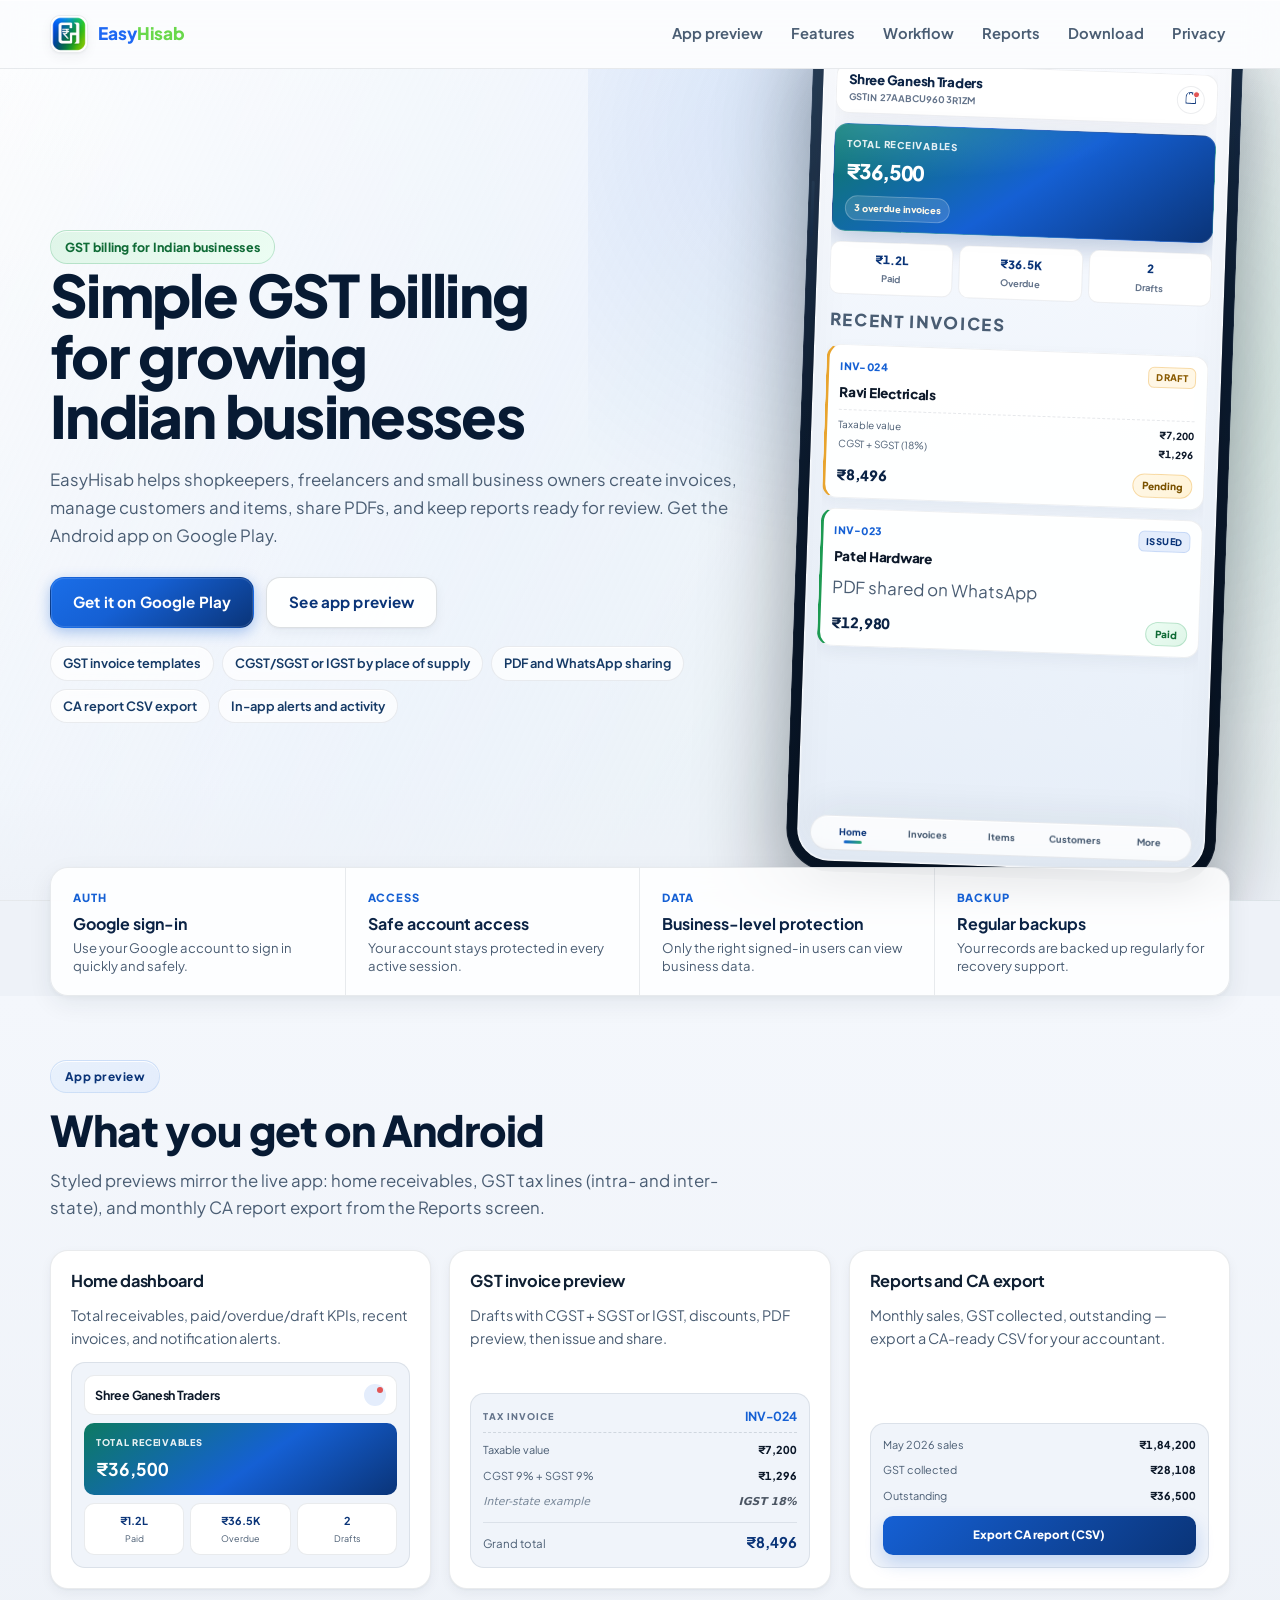
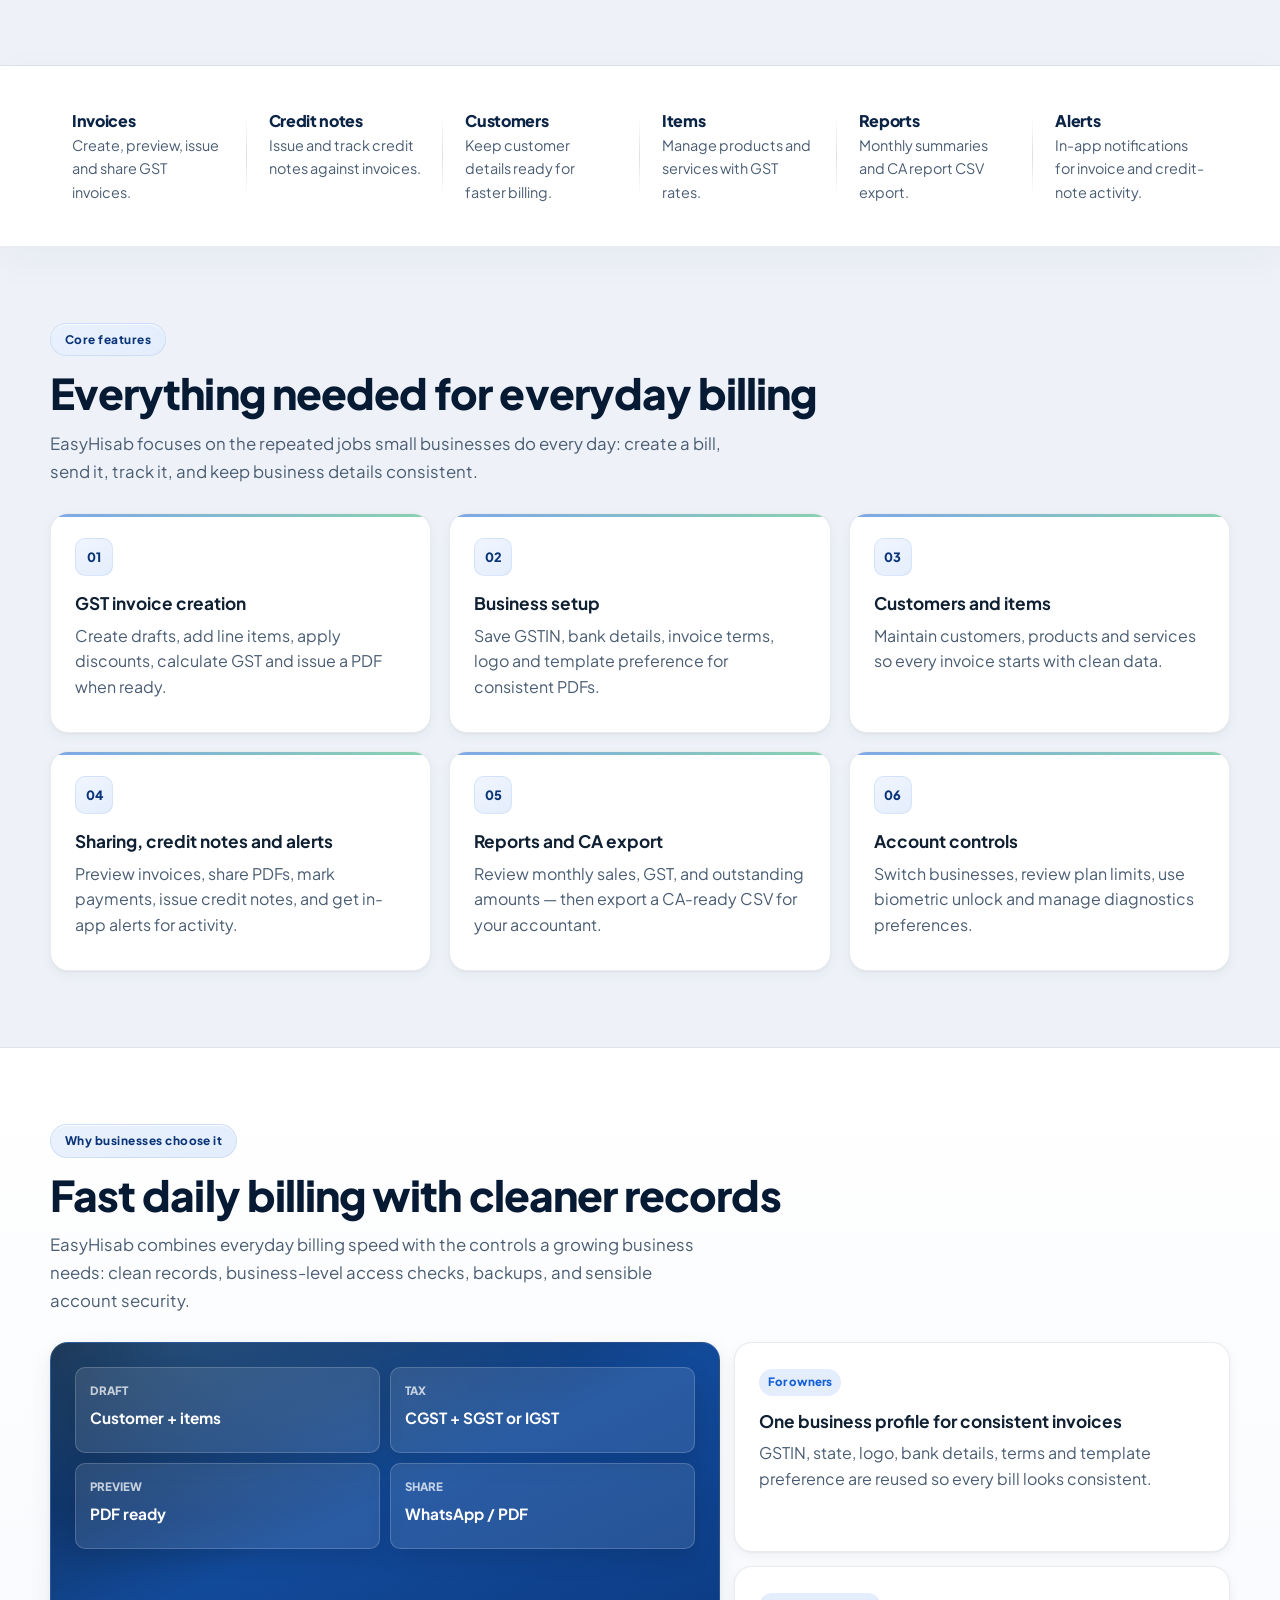
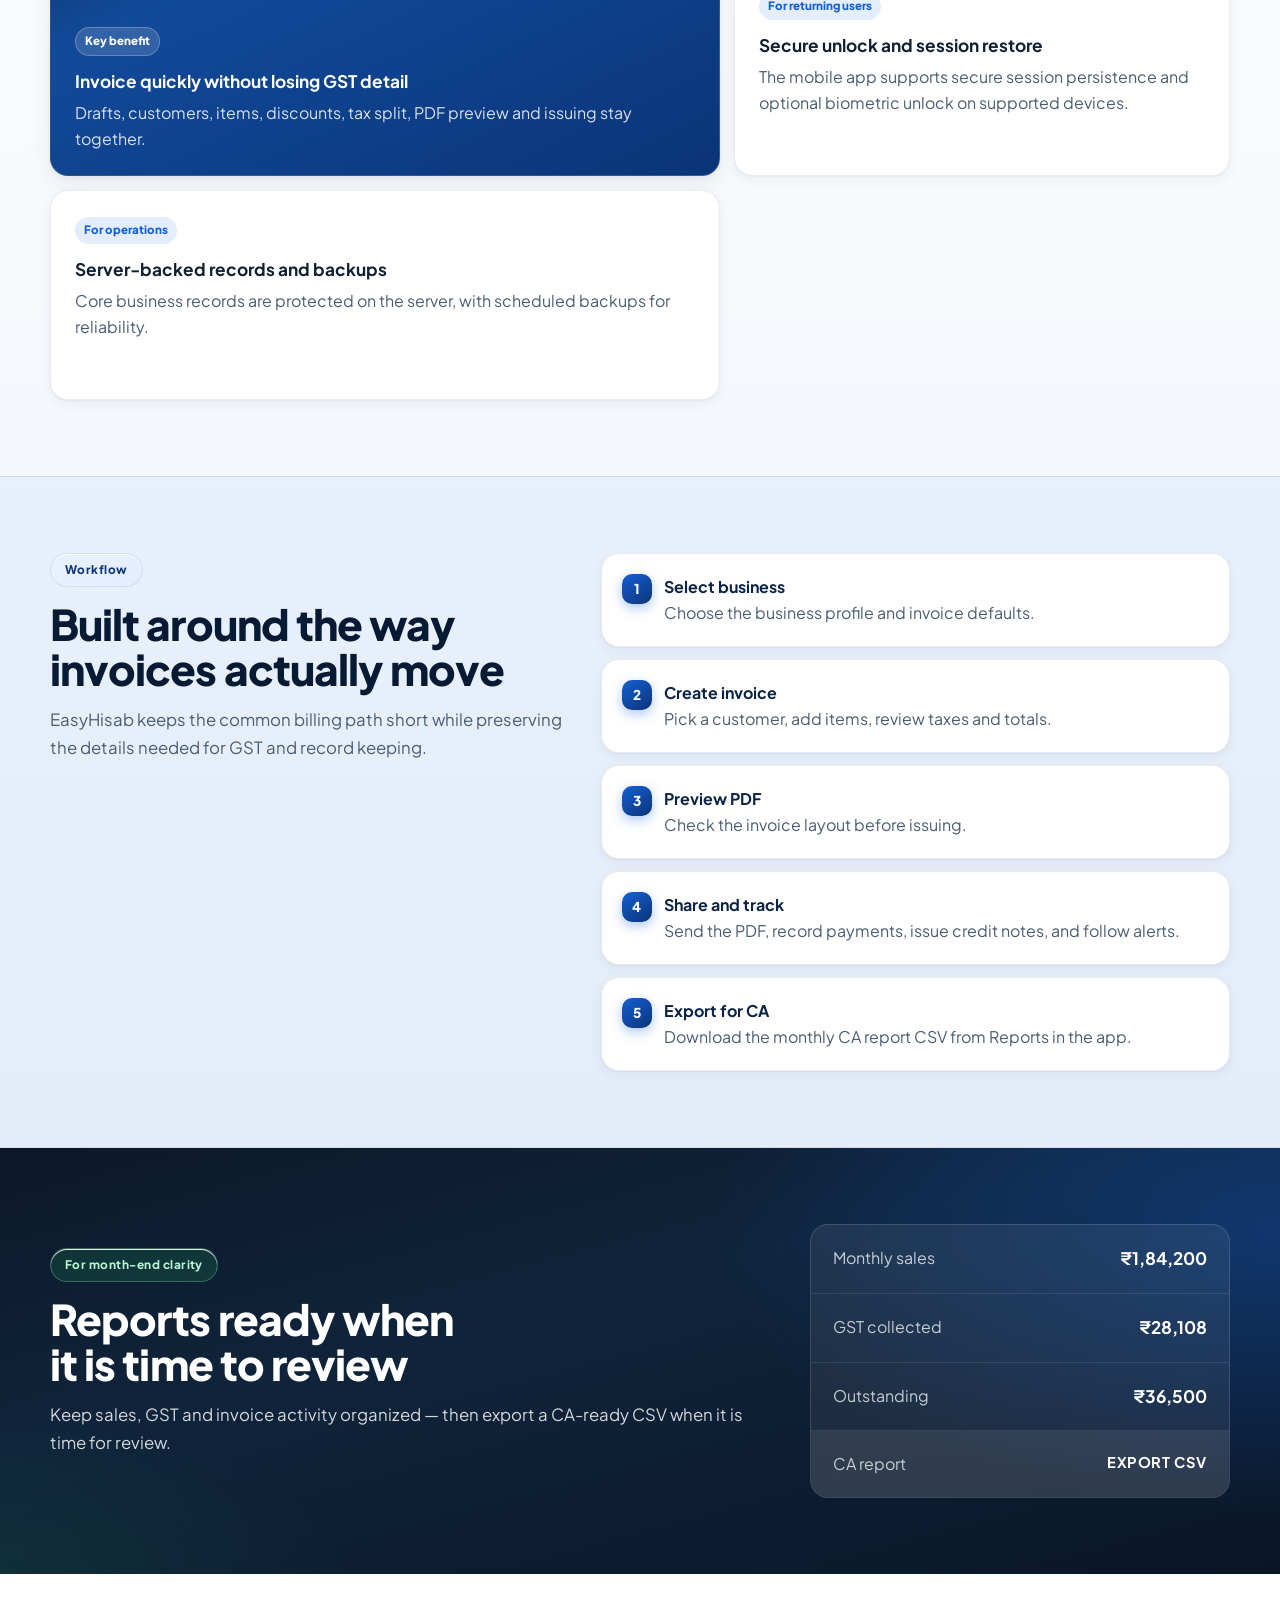
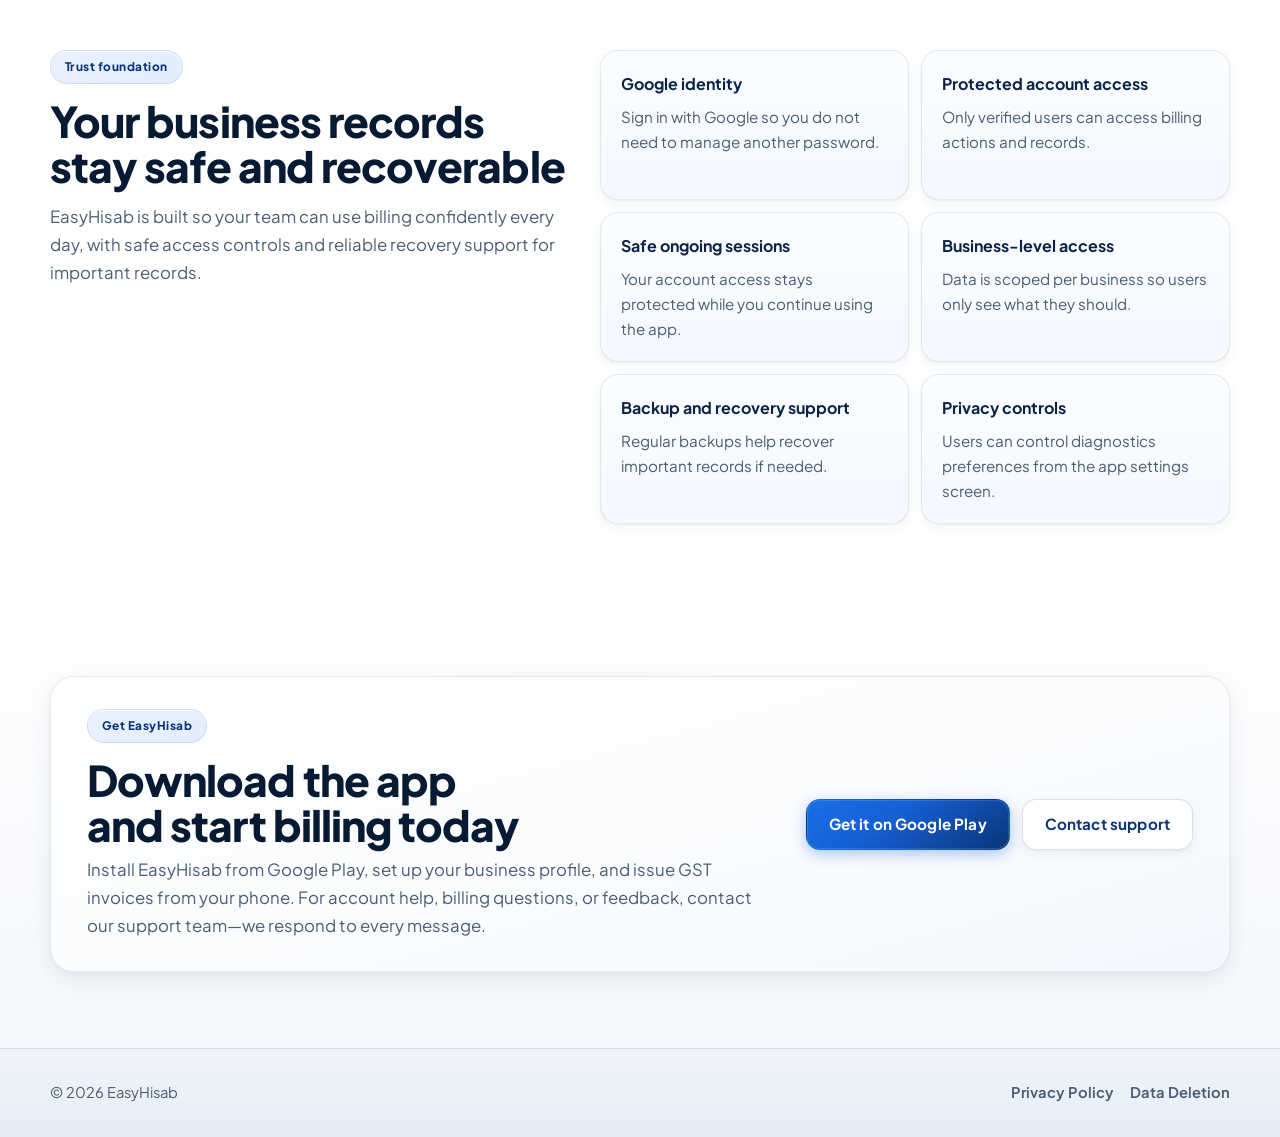
==== commit 33f01e23: "feat(site): align marketing preview with the Android app Optimize favicons, add app preview section " ====
--- a/index.html
+++ b/index.html
@@ -6,7 +6,7 @@
     <title>EasyHisab | Simple GST Billing for Indian Businesses</title>
     <meta
       name="description"
-      content="EasyHisab is GST billing for Indian businesses on Android: invoices, customers, items, PDF sharing, and CA-ready reports. Download on Google Play."
+      content="EasyHisab is GST billing for Indian businesses on Android: invoices, credit notes, customers, items, PDF sharing, in-app alerts, and CA report CSV export. Download on Google Play."
     >
     <link rel="canonical" href="https://www.easyhisab.in/">
     <meta property="og:site_name" content="EasyHisab">
@@ -18,12 +18,9 @@
       content="Create GST invoices, manage customers and items, share PDFs, and keep CA-ready reports. Download on Google Play for Android."
     >
     <meta property="og:type" content="website">
-    <meta
-      property="og:image"
-      content="https://www.easyhisab.in/public/assets/og-share.png"
-    >
-    <meta property="og:image:secure_url" content="https://www.easyhisab.in/public/assets/og-share.png">
-    <meta property="og:image:type" content="image/png">
+    <meta property="og:image" content="https://www.easyhisab.in/assets/og-share.jpg">
+    <meta property="og:image:secure_url" content="https://www.easyhisab.in/assets/og-share.jpg">
+    <meta property="og:image:type" content="image/jpeg">
     <meta property="og:image:width" content="1200">
     <meta property="og:image:height" content="630">
     <meta
@@ -36,9 +33,33 @@
       name="twitter:description"
       content="GST invoices, customers, catalog, PDF sharing, and reports. On Google Play for Android."
     >
-    <meta name="twitter:image" content="https://www.easyhisab.in/public/assets/og-share.png">
-    <link rel="icon" type="image/png" href="public/assets/favicon.png">
+    <meta name="twitter:image" content="https://www.easyhisab.in/assets/og-share.jpg">
+    <link rel="icon" type="image/png" sizes="32x32" href="assets/favicon-32.png">
+    <link rel="icon" type="image/png" sizes="192x192" href="assets/favicon.png">
+    <link rel="apple-touch-icon" href="assets/favicon.png">
     <meta name="theme-color" content="#e8eef6">
+    <script type="application/ld+json">
+      {
+        "@context": "https://schema.org",
+        "@type": "SoftwareApplication",
+        "name": "EasyHisab",
+        "applicationCategory": "BusinessApplication",
+        "operatingSystem": "Android",
+        "description": "GST billing for Indian businesses: invoices, customers, items, PDF sharing, credit notes, and CA-ready reports.",
+        "url": "https://www.easyhisab.in/",
+        "downloadUrl": "https://play.google.com/store/apps/details?id=com.easyhisab.billing",
+        "offers": {
+          "@type": "Offer",
+          "price": "0",
+          "priceCurrency": "INR"
+        },
+        "publisher": {
+          "@type": "Organization",
+          "name": "EasyHisab",
+          "url": "https://www.easyhisab.in/"
+        }
+      }
+    </script>
     <link rel="preconnect" href="https://fonts.googleapis.com">
     <link rel="preconnect" href="https://fonts.gstatic.com" crossorigin>
     <link
@@ -54,7 +75,7 @@
         <div class="topbar-row">
           <a class="brand" href="./" aria-label="EasyHisab home">
             <span class="brand-mark">
-              <img src="public/assets/favicon.png" alt="">
+              <img src="assets/favicon.png" alt="">
             </span>
             <span class="brand-name" aria-hidden="true">
               <span class="brand-easy">Easy</span><span class="brand-hisab">Hisab</span>
@@ -73,6 +94,7 @@
           </button>
         </div>
         <nav id="primary-nav" class="nav-links" aria-label="Primary">
+          <a href="#app-preview">App preview</a>
           <a href="#features">Features</a>
           <a href="#workflow">Workflow</a>
           <a href="#reports">Reports</a>
@@ -98,21 +120,23 @@
               </div>
               <div class="phone-scroll">
                 <div class="app-header">
-                  <span class="app-header-title">Home</span>
-                  <span class="app-chip">GST ready</span>
+                  <div class="app-header-main">
+                    <strong class="app-header-title">Shree Ganesh Traders</strong>
+                    <span class="app-header-sub">GSTIN 27AABCU9603R1ZM</span>
+                  </div>
+                  <span class="app-header-bell" aria-hidden="true">
+                    <span class="app-header-bell-dot"></span>
+                  </span>
                 </div>
-                <div class="business-tile">
-                  <span class="business-avatar" aria-hidden="true">
-                    <img src="public/assets/favicon.png" alt="">
-                  </span>
-                  <div class="business-copy">
-                    <strong>Shree Ganesh Traders</strong>
-                    <span>Business overview</span>
-                  </div>
+                <div class="hero-metric" aria-hidden="true">
+                  <span>Total receivables</span>
+                  <strong>₹36,500</strong>
+                  <em>3 overdue invoices</em>
                 </div>
-                <div class="stats-row">
-                  <span><strong>₹42,800</strong> Sales this month</span>
-                  <span><strong>18</strong> Invoices</span>
+                <div class="kpi-row" aria-hidden="true">
+                  <span><b>₹1.2L</b>Paid</span>
+                  <span><b>₹36.5K</b>Overdue</span>
+                  <span><b>2</b>Drafts</span>
                 </div>
                 <p class="phone-section-label">Recent invoices</p>
                 <div class="invoice-card invoice-card--pending">
@@ -146,11 +170,9 @@
               <nav class="bottom-nav" aria-hidden="true">
                 <span class="is-active">Home</span>
                 <span>Invoices</span>
-                <span class="bottom-nav-fab" aria-hidden="true">
-                  <img src="public/assets/favicon.png" alt="">
-                </span>
                 <span>Items</span>
                 <span>Customers</span>
+                <span>More</span>
               </nav>
             </div>
           </div>
@@ -170,13 +192,14 @@
               target="_blank"
               rel="noopener noreferrer"
             >Get it on Google Play</a>
-            <a class="btn btn-secondary" href="#features">Explore features</a>
+            <a class="btn btn-secondary" href="#app-preview">See app preview</a>
           </div>
           <div class="hero-points" aria-label="Product highlights">
             <span>GST invoice templates</span>
+            <span>CGST/SGST or IGST by place of supply</span>
             <span>PDF and WhatsApp sharing</span>
-            <span>CA-ready reports</span>
-            <span>Secure account controls</span>
+            <span>CA report CSV export</span>
+            <span>In-app alerts and activity</span>
           </div>
         </div>
       </section>
@@ -206,6 +229,62 @@
         </div>
       </section>
 
+      <section class="section app-showcase" id="app-preview">
+        <div class="container section-head">
+          <span class="section-kicker">App preview</span>
+          <h2>What you get on Android</h2>
+          <p>
+            Styled previews mirror the live app: home receivables, GST tax lines (intra- and inter-state),
+            and monthly CA report export from the Reports screen.
+          </p>
+        </div>
+        <div class="container showcase-grid">
+          <article class="showcase-card">
+            <h3>Home dashboard</h3>
+            <p>Total receivables, paid/overdue/draft KPIs, recent invoices, and notification alerts.</p>
+            <div class="showcase-screen showcase-screen--home" aria-hidden="true">
+              <div class="showcase-bar">
+                <strong>Shree Ganesh Traders</strong>
+                <span class="showcase-bell"><i></i></span>
+              </div>
+              <div class="showcase-hero-metric">
+                <span>Total receivables</span>
+                <strong>₹36,500</strong>
+              </div>
+              <div class="showcase-kpis">
+                <span><b>₹1.2L</b>Paid</span>
+                <span><b>₹36.5K</b>Overdue</span>
+                <span><b>2</b>Drafts</span>
+              </div>
+            </div>
+          </article>
+          <article class="showcase-card">
+            <h3>GST invoice preview</h3>
+            <p>Drafts with CGST + SGST or IGST, discounts, PDF preview, then issue and share.</p>
+            <div class="showcase-screen showcase-screen--invoice" aria-hidden="true">
+              <div class="showcase-doc-head">
+                <span>TAX INVOICE</span>
+                <strong>INV-024</strong>
+              </div>
+              <div class="showcase-doc-line"><span>Taxable value</span><span>₹7,200</span></div>
+              <div class="showcase-doc-line"><span>CGST 9% + SGST 9%</span><span>₹1,296</span></div>
+              <div class="showcase-doc-line showcase-doc-line--muted"><span>Inter-state example</span><span>IGST 18%</span></div>
+              <div class="showcase-doc-total"><span>Grand total</span><strong>₹8,496</strong></div>
+            </div>
+          </article>
+          <article class="showcase-card">
+            <h3>Reports and CA export</h3>
+            <p>Monthly sales, GST collected, outstanding — export a CA-ready CSV for your accountant.</p>
+            <div class="showcase-screen showcase-screen--reports" aria-hidden="true">
+              <div class="showcase-doc-line"><span>May 2026 sales</span><span>₹1,84,200</span></div>
+              <div class="showcase-doc-line"><span>GST collected</span><span>₹28,108</span></div>
+              <div class="showcase-doc-line"><span>Outstanding</span><span>₹36,500</span></div>
+              <div class="showcase-export">Export CA report (CSV)</div>
+            </div>
+          </article>
+        </div>
+      </section>
+
       <section class="section product-strip" aria-label="EasyHisab modules">
         <div class="container strip-grid">
           <div>
@@ -213,6 +292,10 @@
             <span>Create, preview, issue and share GST invoices.</span>
           </div>
           <div>
+            <strong>Credit notes</strong>
+            <span>Issue and track credit notes against invoices.</span>
+          </div>
+          <div>
             <strong>Customers</strong>
             <span>Keep customer details ready for faster billing.</span>
           </div>
@@ -222,7 +305,11 @@
           </div>
           <div>
             <strong>Reports</strong>
-            <span>Review monthly sales and CA-friendly summaries.</span>
+            <span>Monthly summaries and CA report CSV export.</span>
+          </div>
+          <div>
+            <strong>Alerts</strong>
+            <span>In-app notifications for invoice and credit-note activity.</span>
           </div>
         </div>
       </section>
@@ -254,13 +341,13 @@
           </article>
           <article class="feature-card">
             <span class="feature-icon">04</span>
-            <h3>Sharing and activity</h3>
-            <p>Preview invoices, share PDFs, mark payments, create credit notes and review activity.</p>
+            <h3>Sharing, credit notes and alerts</h3>
+            <p>Preview invoices, share PDFs, mark payments, issue credit notes, and get in-app alerts for activity.</p>
           </article>
           <article class="feature-card">
             <span class="feature-icon">05</span>
-            <h3>Reports for review</h3>
-            <p>Use monthly summaries and CA-ready exports to review sales, taxes and outstanding amounts.</p>
+            <h3>Reports and CA export</h3>
+            <p>Review monthly sales, GST, and outstanding amounts — then export a CA-ready CSV for your accountant.</p>
           </article>
           <article class="feature-card">
             <span class="feature-icon">06</span>
@@ -288,7 +375,7 @@
               </div>
               <div>
                 <span>Tax</span>
-                <strong>CGST + SGST</strong>
+                <strong>CGST + SGST or IGST</strong>
               </div>
               <div>
                 <span>Preview</span>
@@ -355,7 +442,11 @@
             </li>
             <li>
               <strong>Share and track</strong>
-              <span>Send the PDF and follow payment or credit note activity.</span>
+              <span>Send the PDF, record payments, issue credit notes, and follow alerts.</span>
+            </li>
+            <li>
+              <strong>Export for CA</strong>
+              <span>Download the monthly CA report CSV from Reports in the app.</span>
             </li>
           </ol>
         </div>
@@ -367,7 +458,7 @@
             <span class="section-kicker">For month-end clarity</span>
             <h2>Reports ready when it is time to review</h2>
             <p>
-              Keep sales, GST and invoice activity organized so regular review does not turn into manual cleanup.
+              Keep sales, GST and invoice activity organized — then export a CA-ready CSV when it is time for review.
             </p>
           </div>
           <div class="report-panel">
@@ -382,6 +473,10 @@
             <div class="report-row">
               <span>Outstanding</span>
               <strong>₹36,500</strong>
+            </div>
+            <div class="report-row report-row--action">
+              <span>CA report</span>
+              <strong>Export CSV</strong>
             </div>
           </div>
         </div>
--- a/styles.css
+++ b/styles.css
@@ -766,26 +766,151 @@
   display: flex;
   align-items: center;
   justify-content: space-between;
+  gap: 10px;
   min-height: 46px;
   padding: 8px 12px;
   border-radius: var(--radius-md);
   color: #0b2345;
 }
 
+.app-header-main {
+  min-width: 0;
+}
+
 .app-header-title {
+  display: block;
   font-weight: 800;
-  font-size: 0.92rem;
+  font-size: 0.82rem;
   letter-spacing: -0.02em;
-}
-
-.app-chip {
-  padding: 4px 9px;
+  line-height: 1.2;
+}
+
+.app-header-sub {
+  display: block;
+  margin-top: 2px;
+  font-size: 0.58rem;
+  font-weight: 700;
+  color: var(--subtle);
+  letter-spacing: 0.02em;
+}
+
+.app-header-bell {
+  position: relative;
+  flex-shrink: 0;
+  width: 28px;
+  height: 28px;
   border-radius: 999px;
-  color: #0f6b36;
-  background: linear-gradient(135deg, #dff5e8, #ecfdf3);
-  border: 1px solid rgba(29, 154, 82, 0.2);
-  font-size: 0.65rem;
+  background: rgba(255, 255, 255, 0.65);
+  border: 1px solid rgba(15, 36, 59, 0.08);
+}
+
+.app-header-bell::before {
+  content: "";
+  position: absolute;
+  left: 50%;
+  top: 46%;
+  transform: translate(-50%, -50%);
+  width: 11px;
+  height: 12px;
+  border-radius: 6px 6px 2px 2px;
+  border: 1.5px solid var(--primary-strong);
+  border-top: 0;
+}
+
+.app-header-bell::after {
+  content: "";
+  position: absolute;
+  left: 50%;
+  top: 22%;
+  transform: translateX(-50%);
+  width: 5px;
+  height: 3px;
+  border-radius: 99px 99px 0 0;
+  border: 1.5px solid var(--primary-strong);
+  border-bottom: 0;
+}
+
+.app-header-bell-dot {
+  position: absolute;
+  top: 4px;
+  right: 4px;
+  width: 7px;
+  height: 7px;
+  border-radius: 999px;
+  background: #e25555;
+  border: 1.5px solid #fff;
+}
+
+.hero-metric {
+  padding: 12px 12px 10px;
+  border-radius: var(--radius-md);
+  color: #ffffff;
+  background:
+    radial-gradient(ellipse 120% 90% at 10% 0%, rgba(120, 200, 255, 0.28), transparent 55%),
+    linear-gradient(145deg, #0d7a62 0%, #1560d4 52%, #0a3478 100%);
+  border: 1px solid rgba(255, 255, 255, 0.14);
+  box-shadow: 0 10px 24px rgba(10, 52, 120, 0.22);
+}
+
+.hero-metric span,
+.hero-metric strong,
+.hero-metric em {
+  display: block;
+}
+
+.hero-metric span {
+  font-size: 0.6rem;
   font-weight: 800;
+  letter-spacing: 0.08em;
+  text-transform: uppercase;
+  opacity: 0.88;
+}
+
+.hero-metric strong {
+  margin-top: 4px;
+  font-size: 1.28rem;
+  font-weight: 800;
+  letter-spacing: -0.03em;
+  font-variant-numeric: tabular-nums;
+}
+
+.hero-metric em {
+  margin-top: 6px;
+  padding: 4px 8px;
+  width: fit-content;
+  border-radius: 999px;
+  font-size: 0.58rem;
+  font-style: normal;
+  font-weight: 800;
+  color: #fff8e8;
+  background: rgba(255, 255, 255, 0.14);
+  border: 1px solid rgba(255, 255, 255, 0.22);
+}
+
+.kpi-row {
+  display: grid;
+  grid-template-columns: repeat(3, 1fr);
+  gap: 6px;
+}
+
+.kpi-row span {
+  padding: 8px 6px;
+  border-radius: var(--radius-sm);
+  text-align: center;
+  font-size: 0.58rem;
+  font-weight: 700;
+  color: var(--subtle);
+  background: rgba(255, 255, 255, 0.94);
+  border: 1px solid rgba(15, 36, 59, 0.07);
+}
+
+.kpi-row b {
+  display: block;
+  margin-bottom: 2px;
+  color: var(--primary-strong);
+  font-size: 0.72rem;
+  font-weight: 800;
+  font-variant-numeric: tabular-nums;
 }
 
 .business-tile {
@@ -998,7 +1123,7 @@
   flex-shrink: 0;
   margin-top: auto;
   display: grid;
-  grid-template-columns: 1fr 1fr 48px 1fr 1fr;
+  grid-template-columns: repeat(5, 1fr);
   align-items: end;
   gap: 2px;
   padding: 8px 6px 6px;
@@ -1072,8 +1197,208 @@
 
 .strip-grid {
   display: grid;
-  grid-template-columns: repeat(4, minmax(0, 1fr));
+  grid-template-columns: repeat(6, minmax(0, 1fr));
   gap: 16px;
+}
+
+.app-showcase {
+  padding-top: 64px;
+  background: linear-gradient(180deg, var(--bg-elevated) 0%, var(--bg) 100%);
+  border-bottom: 1px solid var(--border);
+}
+
+.showcase-grid {
+  display: grid;
+  grid-template-columns: repeat(3, minmax(0, 1fr));
+  gap: 18px;
+}
+
+.showcase-card {
+  display: flex;
+  flex-direction: column;
+  gap: 12px;
+  min-height: 100%;
+  padding: 20px;
+  background: var(--surface);
+  border: 1px solid var(--border);
+  border-radius: var(--radius-lg);
+  box-shadow: var(--shadow-sm);
+}
+
+.showcase-card h3 {
+  margin: 0;
+  font-size: 1.02rem;
+  letter-spacing: -0.02em;
+}
+
+.showcase-card p {
+  margin: 0;
+  flex: 1;
+  color: var(--muted);
+  font-size: 0.9rem;
+}
+
+.showcase-screen {
+  display: flex;
+  flex-direction: column;
+  gap: 8px;
+  padding: 12px;
+  border-radius: var(--radius-md);
+  background: var(--surface-muted);
+  border: 1px solid var(--border);
+}
+
+.showcase-bar {
+  display: flex;
+  align-items: center;
+  justify-content: space-between;
+  gap: 8px;
+  padding: 8px 10px;
+  border-radius: var(--radius-sm);
+  background: var(--surface);
+  border: 1px solid var(--border);
+}
+
+.showcase-bar strong {
+  font-size: 0.78rem;
+  letter-spacing: -0.02em;
+}
+
+.showcase-bell {
+  position: relative;
+  width: 22px;
+  height: 22px;
+  border-radius: 999px;
+  background: var(--primary-soft);
+}
+
+.showcase-bell i {
+  position: absolute;
+  top: 3px;
+  right: 3px;
+  width: 6px;
+  height: 6px;
+  border-radius: 999px;
+  background: #e25555;
+}
+
+.showcase-hero-metric {
+  padding: 12px;
+  border-radius: var(--radius-sm);
+  color: #fff;
+  background: linear-gradient(145deg, #0d7a62, #1560d4 55%, #0a3478);
+}
+
+.showcase-hero-metric span,
+.showcase-hero-metric strong {
+  display: block;
+}
+
+.showcase-hero-metric span {
+  font-size: 0.58rem;
+  font-weight: 800;
+  letter-spacing: 0.08em;
+  text-transform: uppercase;
+  opacity: 0.9;
+}
+
+.showcase-hero-metric strong {
+  margin-top: 4px;
+  font-size: 1.1rem;
+  font-variant-numeric: tabular-nums;
+}
+
+.showcase-kpis {
+  display: grid;
+  grid-template-columns: repeat(3, 1fr);
+  gap: 6px;
+}
+
+.showcase-kpis span {
+  padding: 8px 4px;
+  text-align: center;
+  font-size: 0.56rem;
+  color: var(--muted);
+  background: var(--surface);
+  border: 1px solid var(--border);
+  border-radius: var(--radius-sm);
+}
+
+.showcase-kpis b {
+  display: block;
+  margin-bottom: 2px;
+  color: var(--primary-strong);
+  font-size: 0.68rem;
+}
+
+.showcase-doc-head {
+  display: flex;
+  align-items: center;
+  justify-content: space-between;
+  gap: 8px;
+  padding-bottom: 6px;
+  border-bottom: 1px dashed var(--border-strong);
+}
+
+.showcase-doc-head span {
+  font-size: 0.58rem;
+  font-weight: 800;
+  letter-spacing: 0.1em;
+  text-transform: uppercase;
+  color: var(--subtle);
+}
+
+.showcase-doc-head strong {
+  font-size: 0.78rem;
+  color: var(--primary);
+}
+
+.showcase-doc-line {
+  display: flex;
+  justify-content: space-between;
+  gap: 8px;
+  font-size: 0.68rem;
+  color: var(--muted);
+}
+
+.showcase-doc-line span:last-child {
+  font-weight: 750;
+  font-variant-numeric: tabular-nums;
+  color: var(--text);
+}
+
+.showcase-doc-line--muted {
+  opacity: 0.72;
+  font-style: italic;
+}
+
+.showcase-doc-total {
+  display: flex;
+  justify-content: space-between;
+  align-items: baseline;
+  margin-top: 4px;
+  padding-top: 8px;
+  border-top: 1px solid var(--border);
+  font-size: 0.72rem;
+  color: var(--muted);
+}
+
+.showcase-doc-total strong {
+  font-size: 0.92rem;
+  color: var(--primary-strong);
+  font-variant-numeric: tabular-nums;
+}
+
+.showcase-export {
+  margin-top: 4px;
+  padding: 10px 12px;
+  text-align: center;
+  border-radius: var(--radius-sm);
+  font-size: 0.72rem;
+  font-weight: 800;
+  color: #ffffff;
+  background: linear-gradient(135deg, var(--primary), var(--primary-strong));
+  box-shadow: 0 8px 18px rgba(21, 96, 212, 0.22);
 }
 
 .strip-grid div {
@@ -1443,6 +1768,16 @@
   font-size: 1.08rem;
 }
 
+.report-row--action {
+  background: rgba(255, 255, 255, 0.08);
+}
+
+.report-row--action strong {
+  font-size: 0.92rem;
+  letter-spacing: 0.04em;
+  text-transform: uppercase;
+}
+
 .security-section {
   background: #ffffff;
 }
@@ -1638,6 +1973,10 @@
 
   .phone-frame {
     transform: none;
+  }
+
+  .showcase-grid {
+    grid-template-columns: 1fr;
   }
 
   .strip-grid,
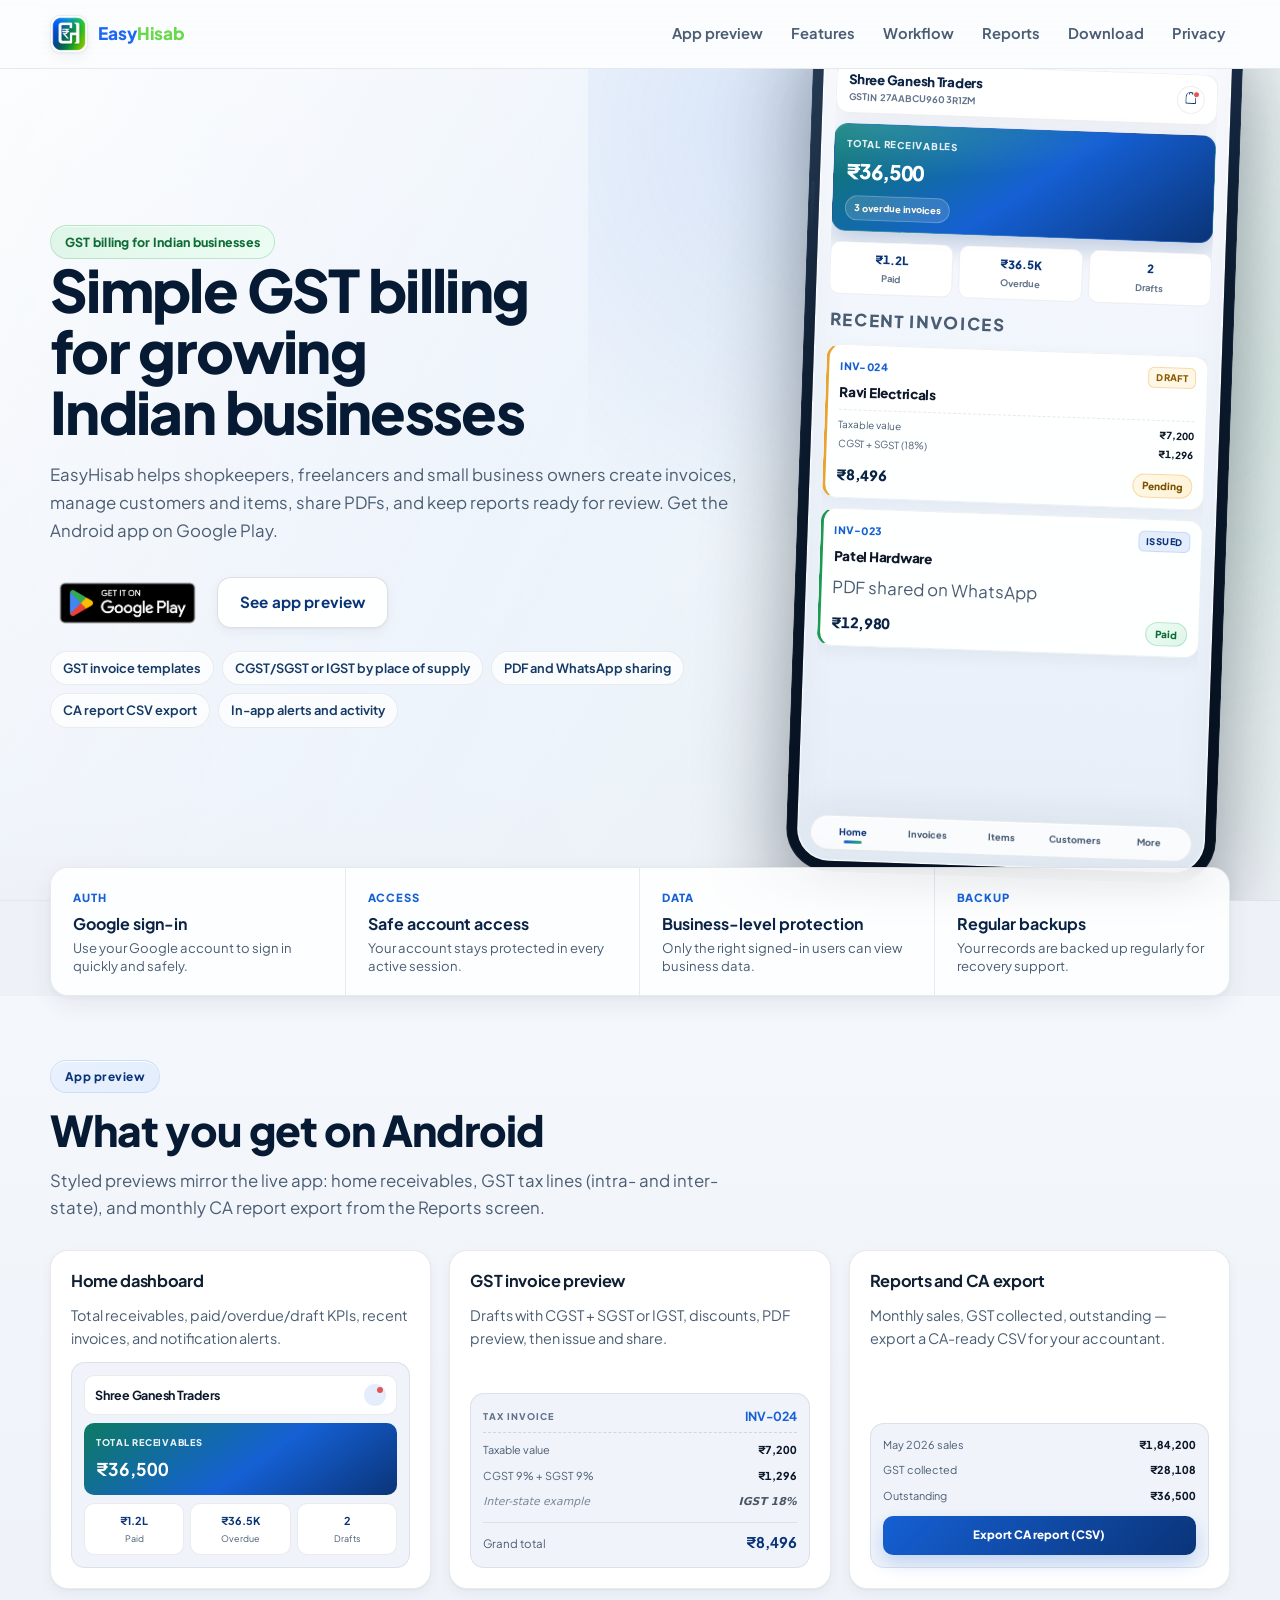
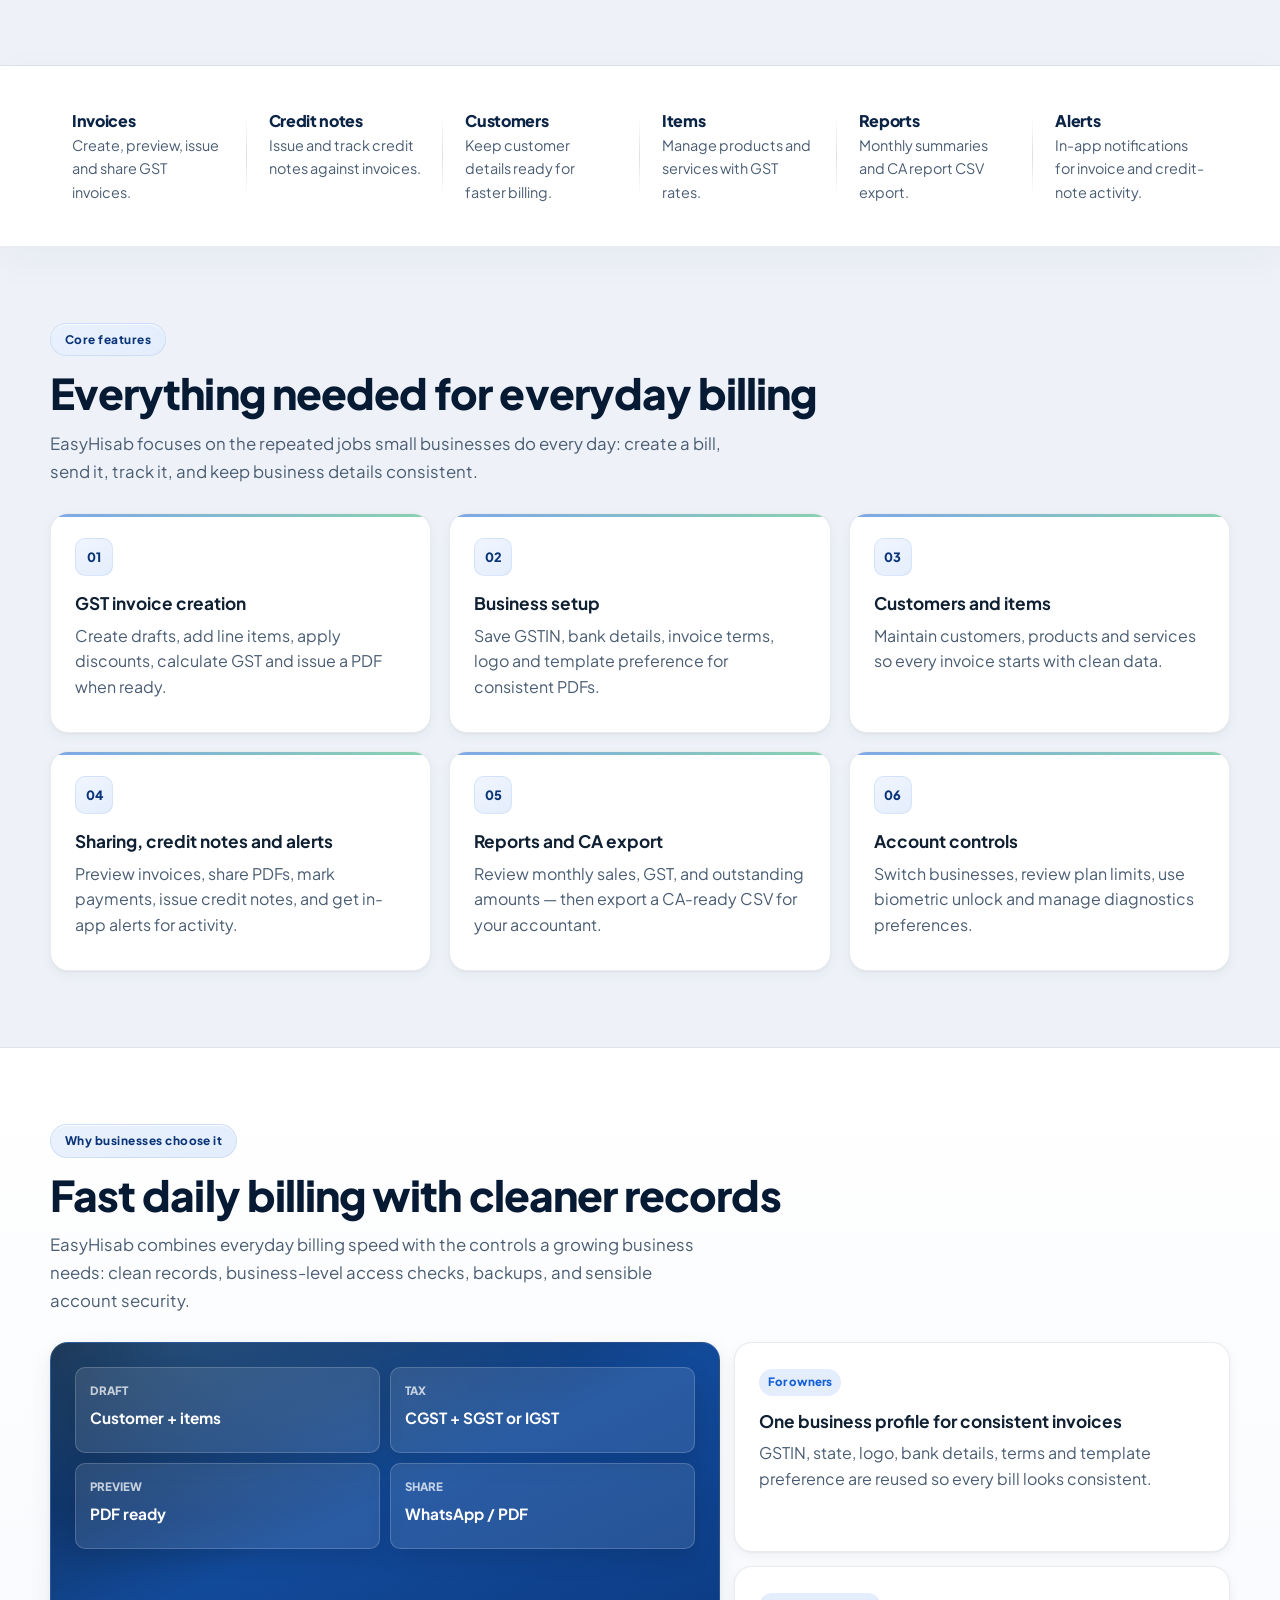
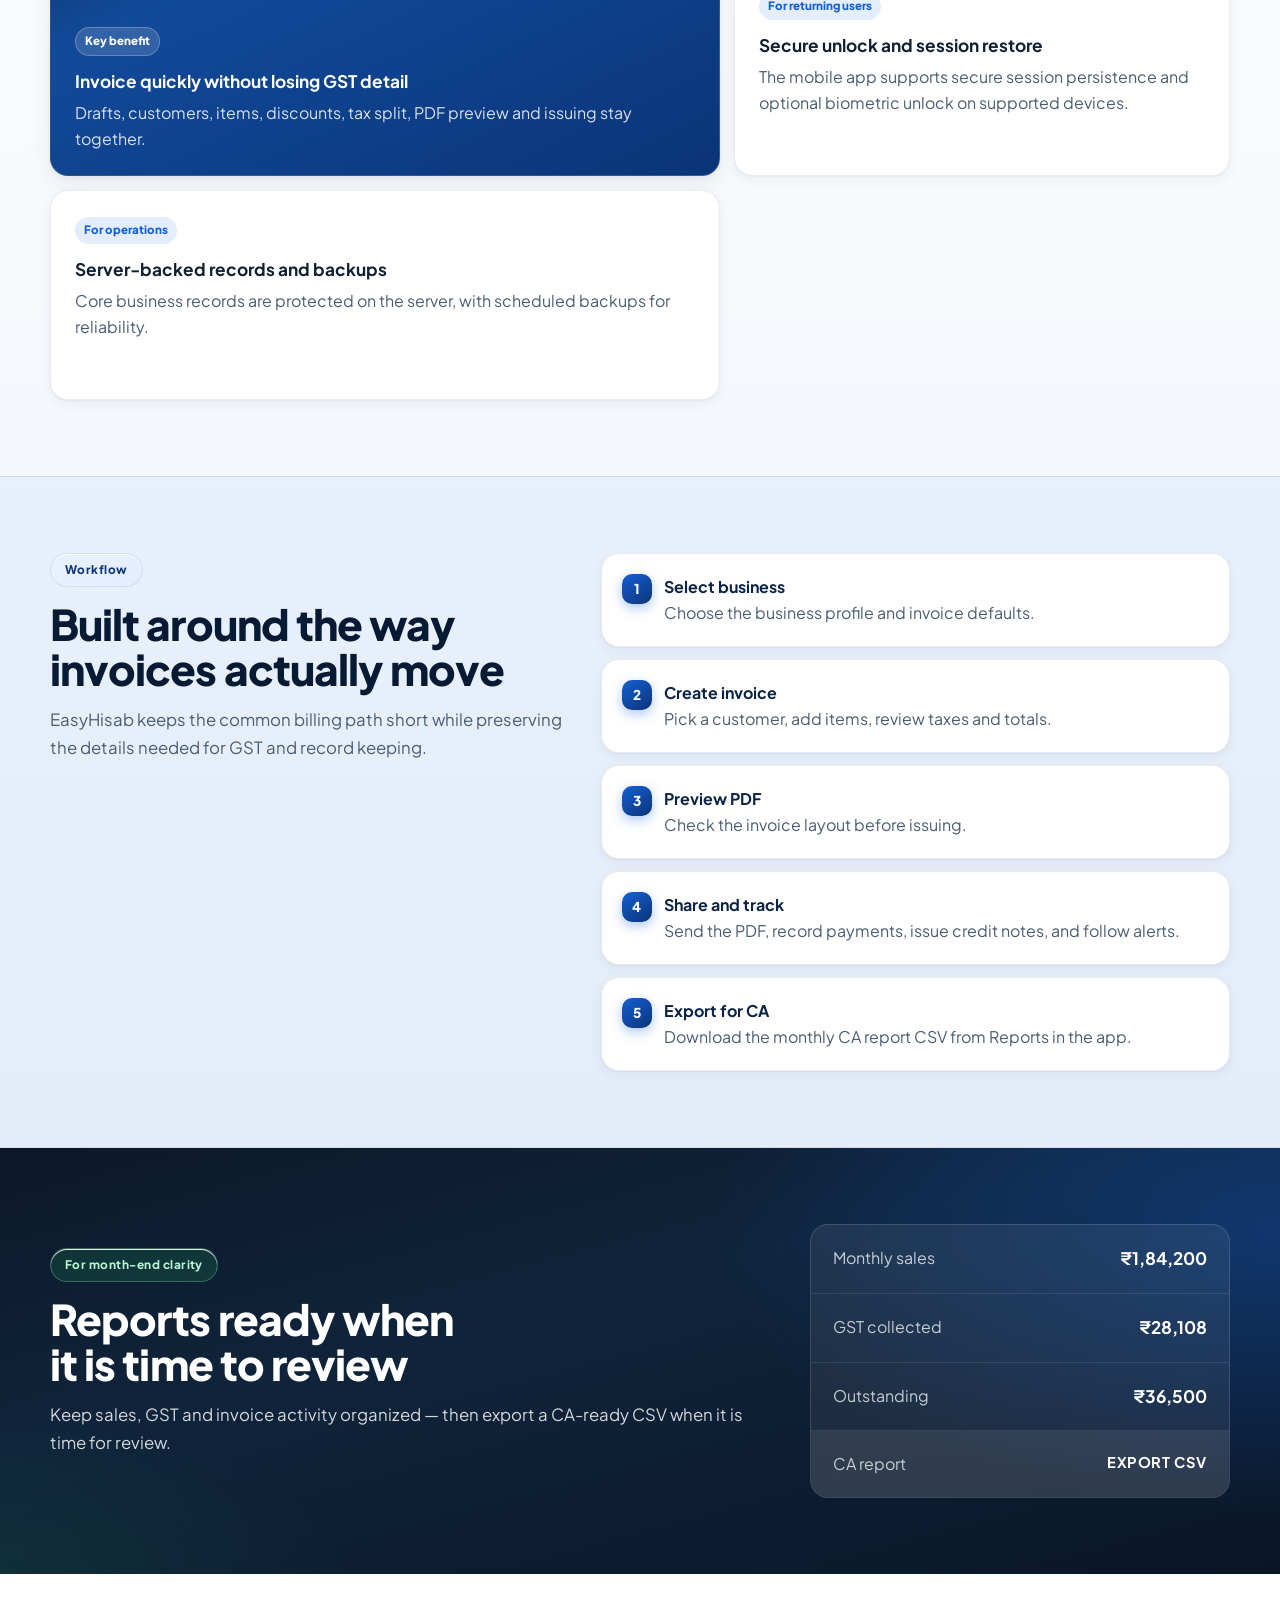
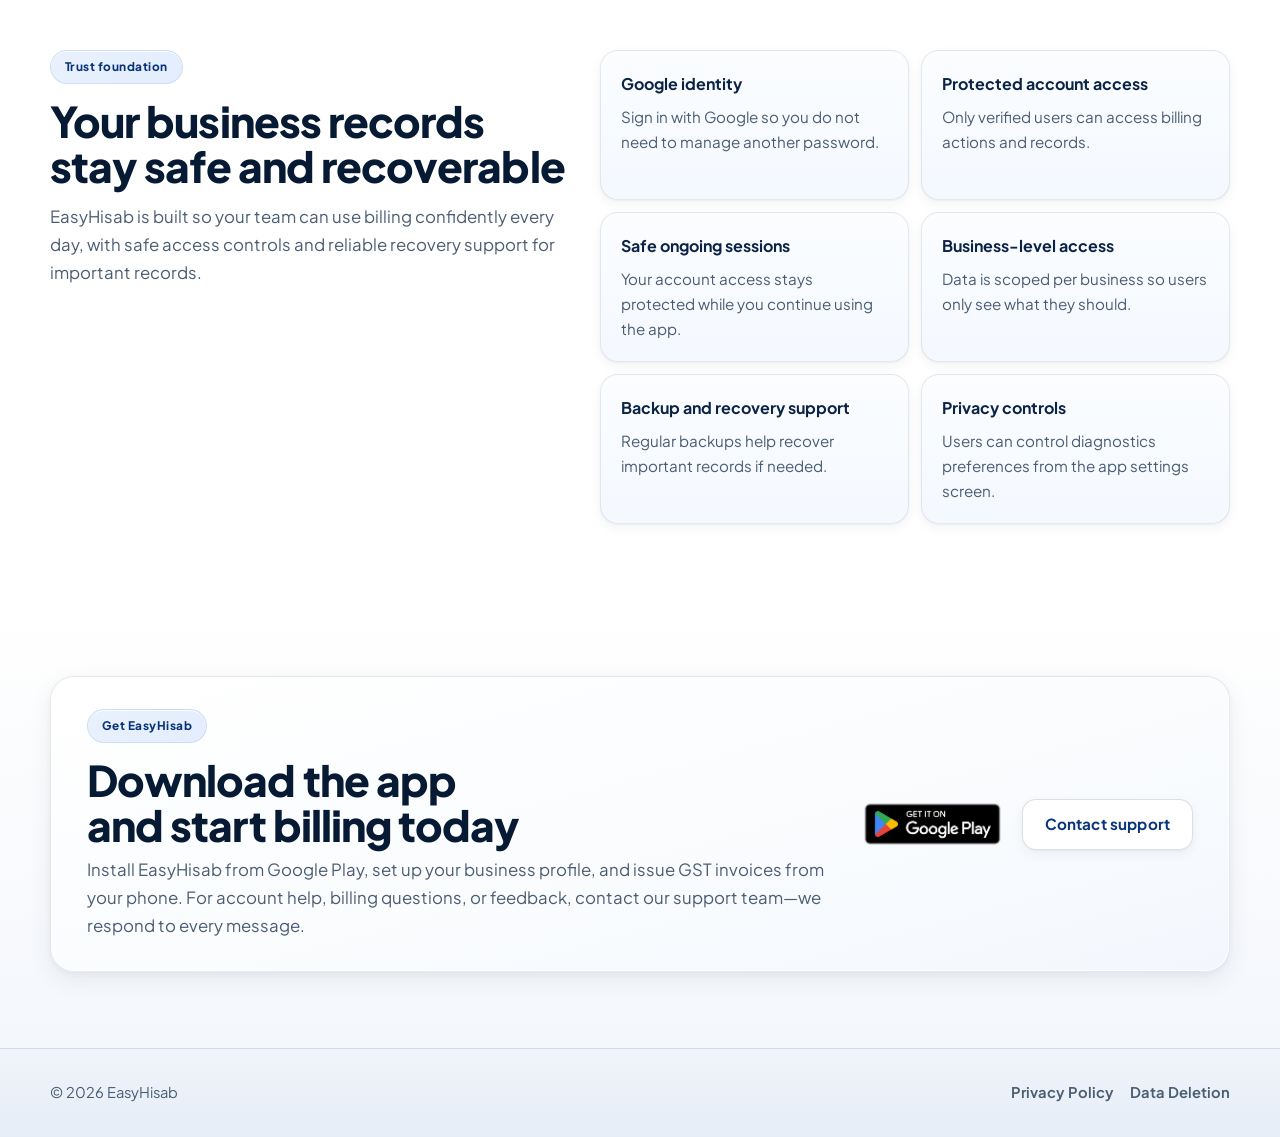
==== commit 6bb0027a: "feat(site): use official Google Play badge on download CTAs Self-host Google's en_badge_web_generic " ====
--- a/index.html
+++ b/index.html
@@ -187,11 +187,21 @@
           </p>
           <div class="cta-row">
             <a
-              class="btn btn-primary"
+              class="play-badge-link"
               href="https://play.google.com/store/apps/details?id=com.easyhisab.billing"
               target="_blank"
               rel="noopener noreferrer"
-            >Get it on Google Play</a>
+              aria-label="Get EasyHisab on Google Play"
+            >
+              <img
+                class="play-badge"
+                src="assets/google-play-badge.png"
+                alt="Get it on Google Play"
+                width="155"
+                height="60"
+                decoding="async"
+              >
+            </a>
             <a class="btn btn-secondary" href="#app-preview">See app preview</a>
           </div>
           <div class="hero-points" aria-label="Product highlights">
@@ -532,11 +542,22 @@
           </div>
           <div class="final-cta-actions">
             <a
-              class="btn btn-primary"
+              class="play-badge-link"
               href="https://play.google.com/store/apps/details?id=com.easyhisab.billing"
               target="_blank"
               rel="noopener noreferrer"
-            >Get it on Google Play</a>
+              aria-label="Get EasyHisab on Google Play"
+            >
+              <img
+                class="play-badge"
+                src="assets/google-play-badge.png"
+                alt="Get it on Google Play"
+                width="155"
+                height="60"
+                loading="lazy"
+                decoding="async"
+              >
+            </a>
             <a
               class="btn btn-secondary"
               href="mailto:easyhisabsupport@gmail.com?subject=EasyHisab%20Support"
--- a/styles.css
+++ b/styles.css
@@ -421,7 +421,33 @@
   margin-top: 28px;
   display: flex;
   flex-wrap: wrap;
+  align-items: center;
   gap: 12px;
+}
+
+/* Official Google Play badge — do not crop, recolor, or distort (Google brand guidelines). */
+.play-badge-link {
+  display: inline-block;
+  line-height: 0;
+  border-radius: var(--radius-sm);
+  transition: opacity 0.2s ease;
+}
+
+.play-badge-link:hover {
+  text-decoration: none;
+  opacity: 0.92;
+}
+
+.play-badge-link:focus-visible {
+  outline: 3px solid rgba(21, 96, 212, 0.38);
+  outline-offset: 4px;
+}
+
+.play-badge {
+  display: block;
+  height: 60px;
+  width: auto;
+  max-width: min(100%, 200px);
 }
 
 .btn {
@@ -2109,6 +2135,10 @@
   .final-cta-actions .btn {
     width: 100%;
   }
+
+  .final-cta-actions .play-badge-link {
+    align-self: center;
+  }
 }
 
 @media (max-width: 420px) {
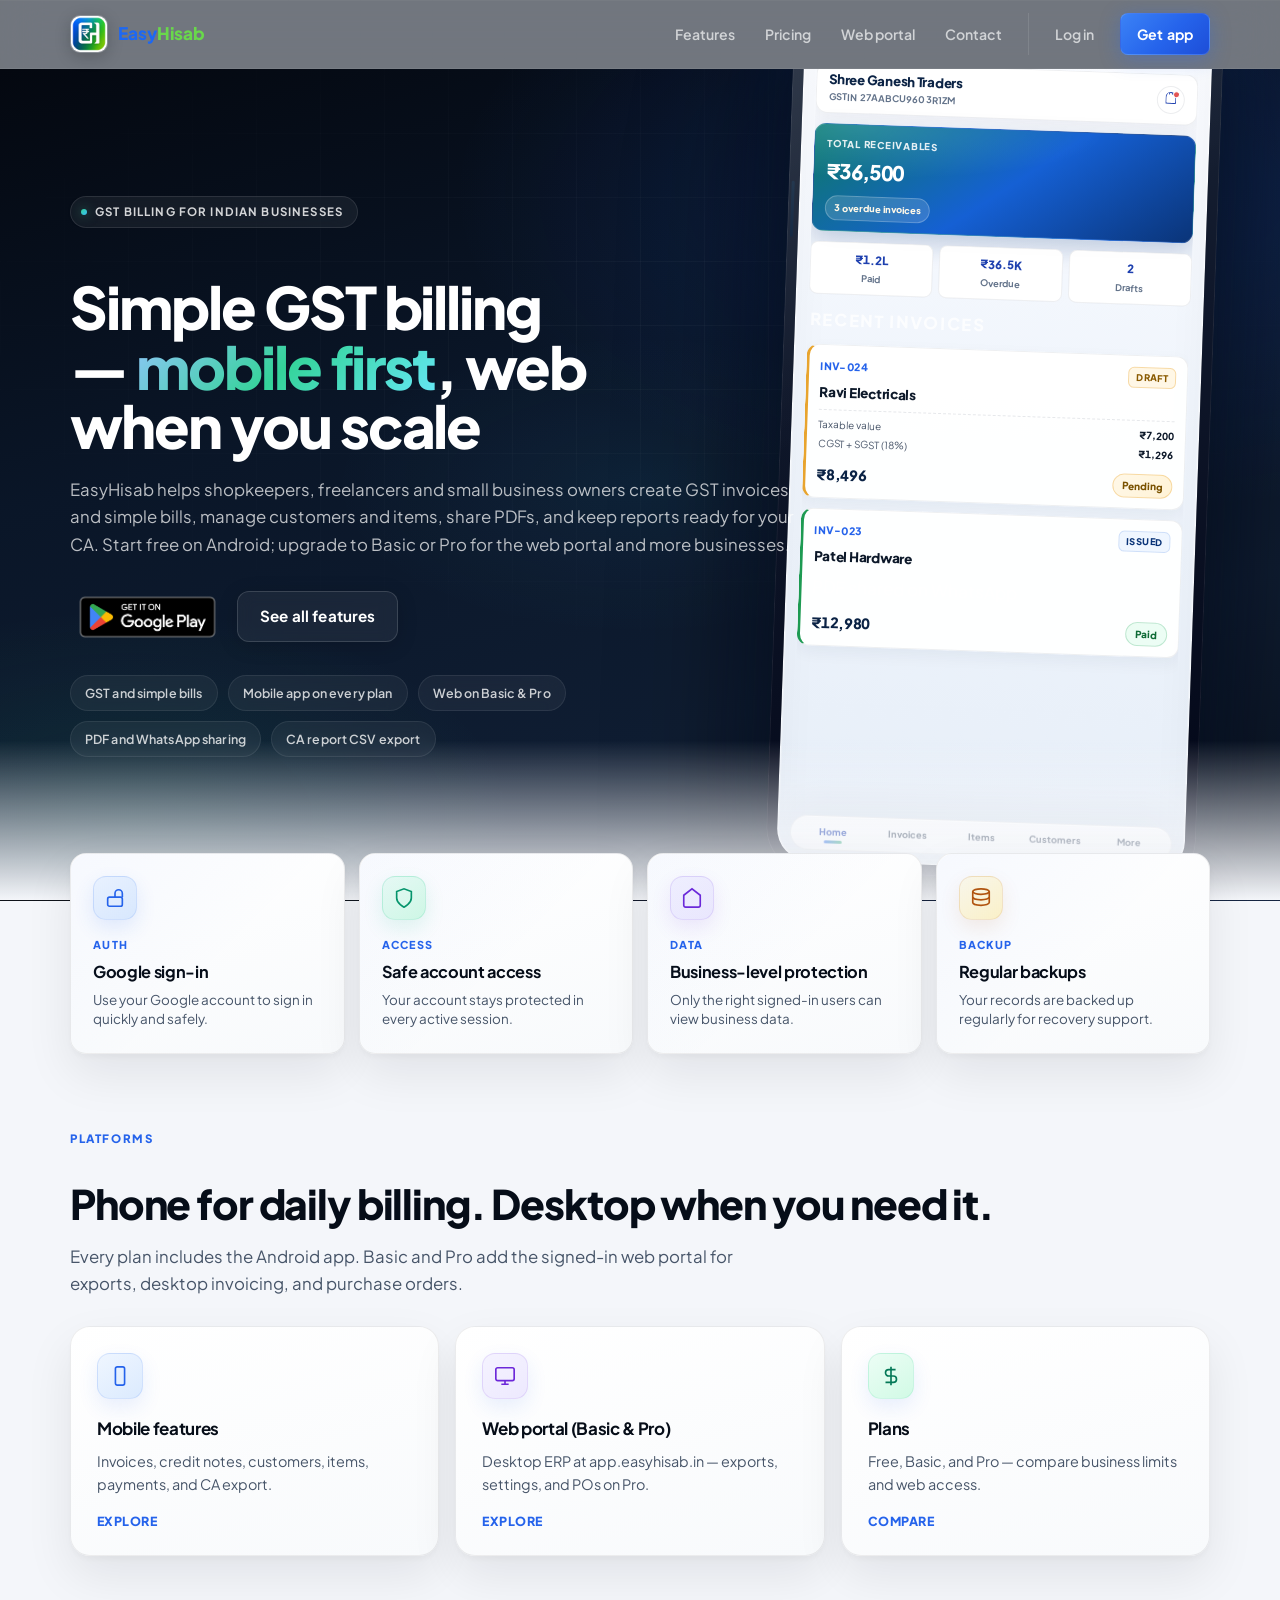
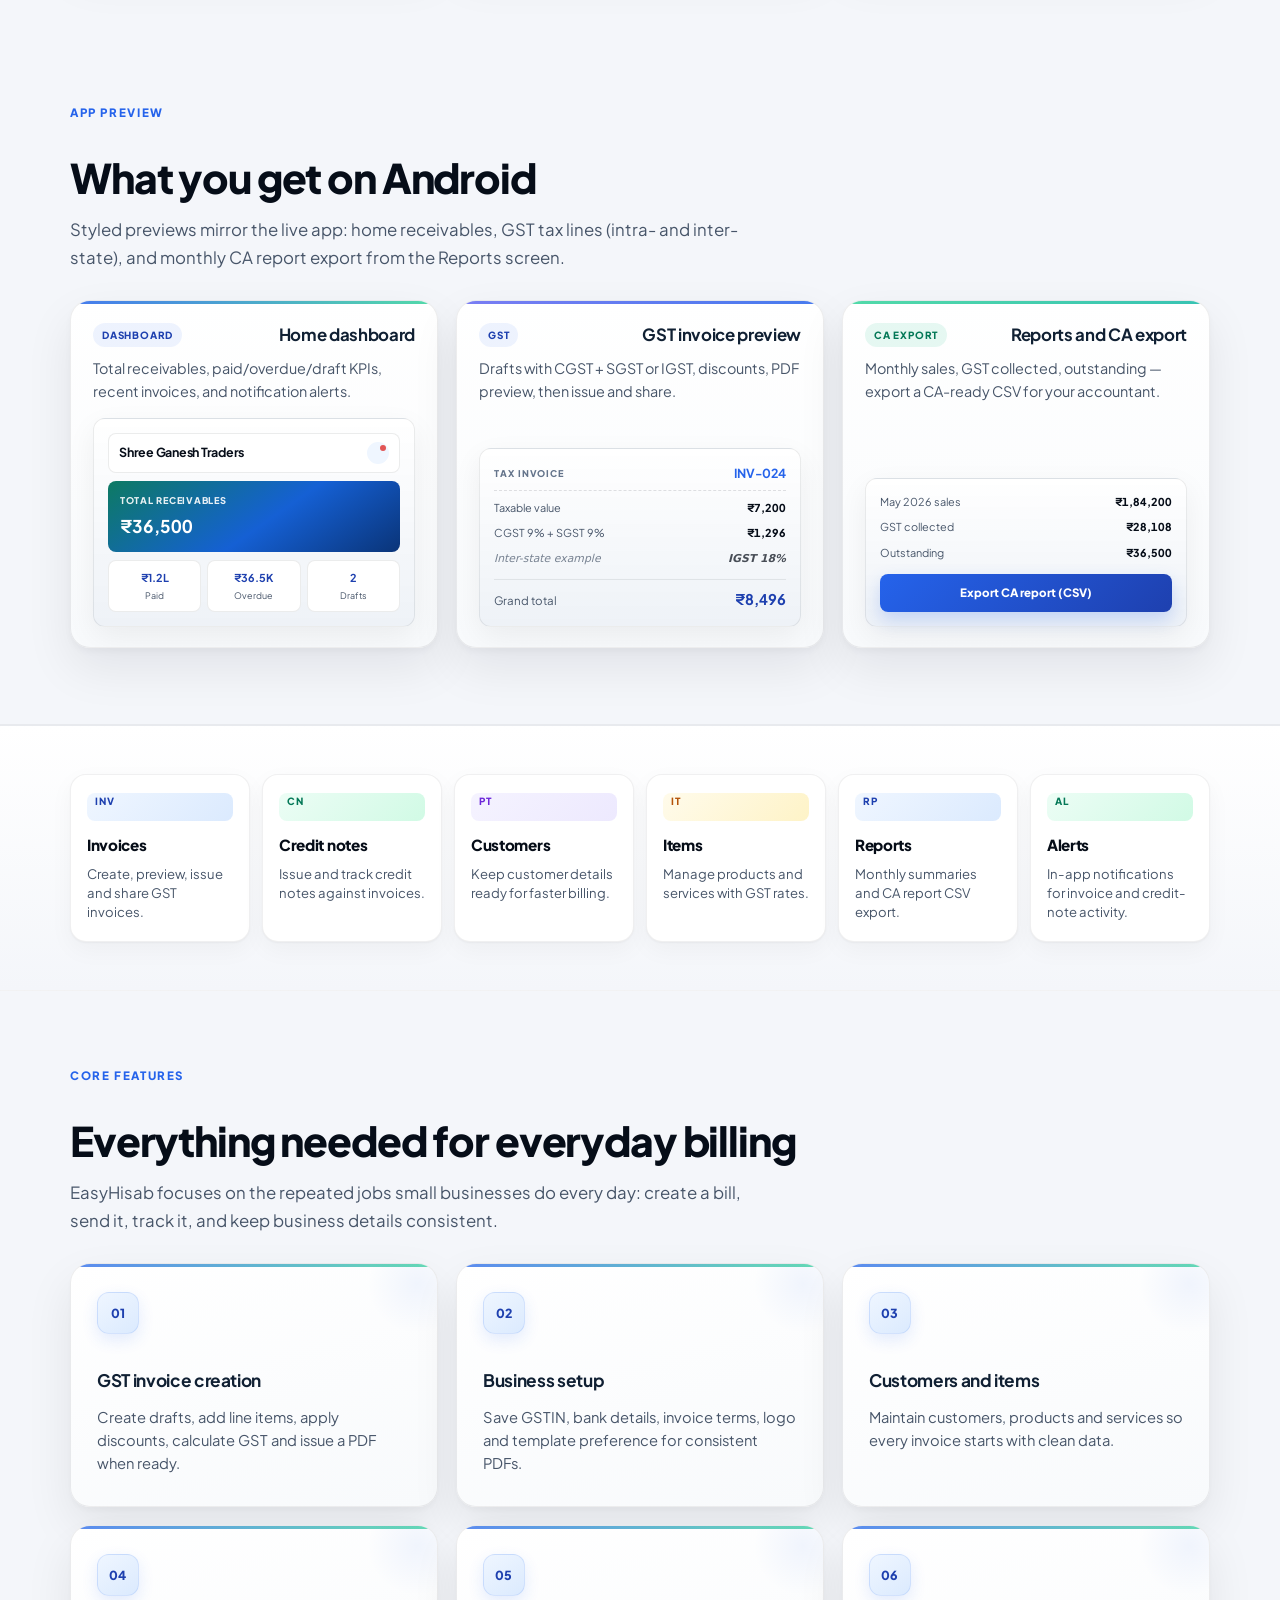
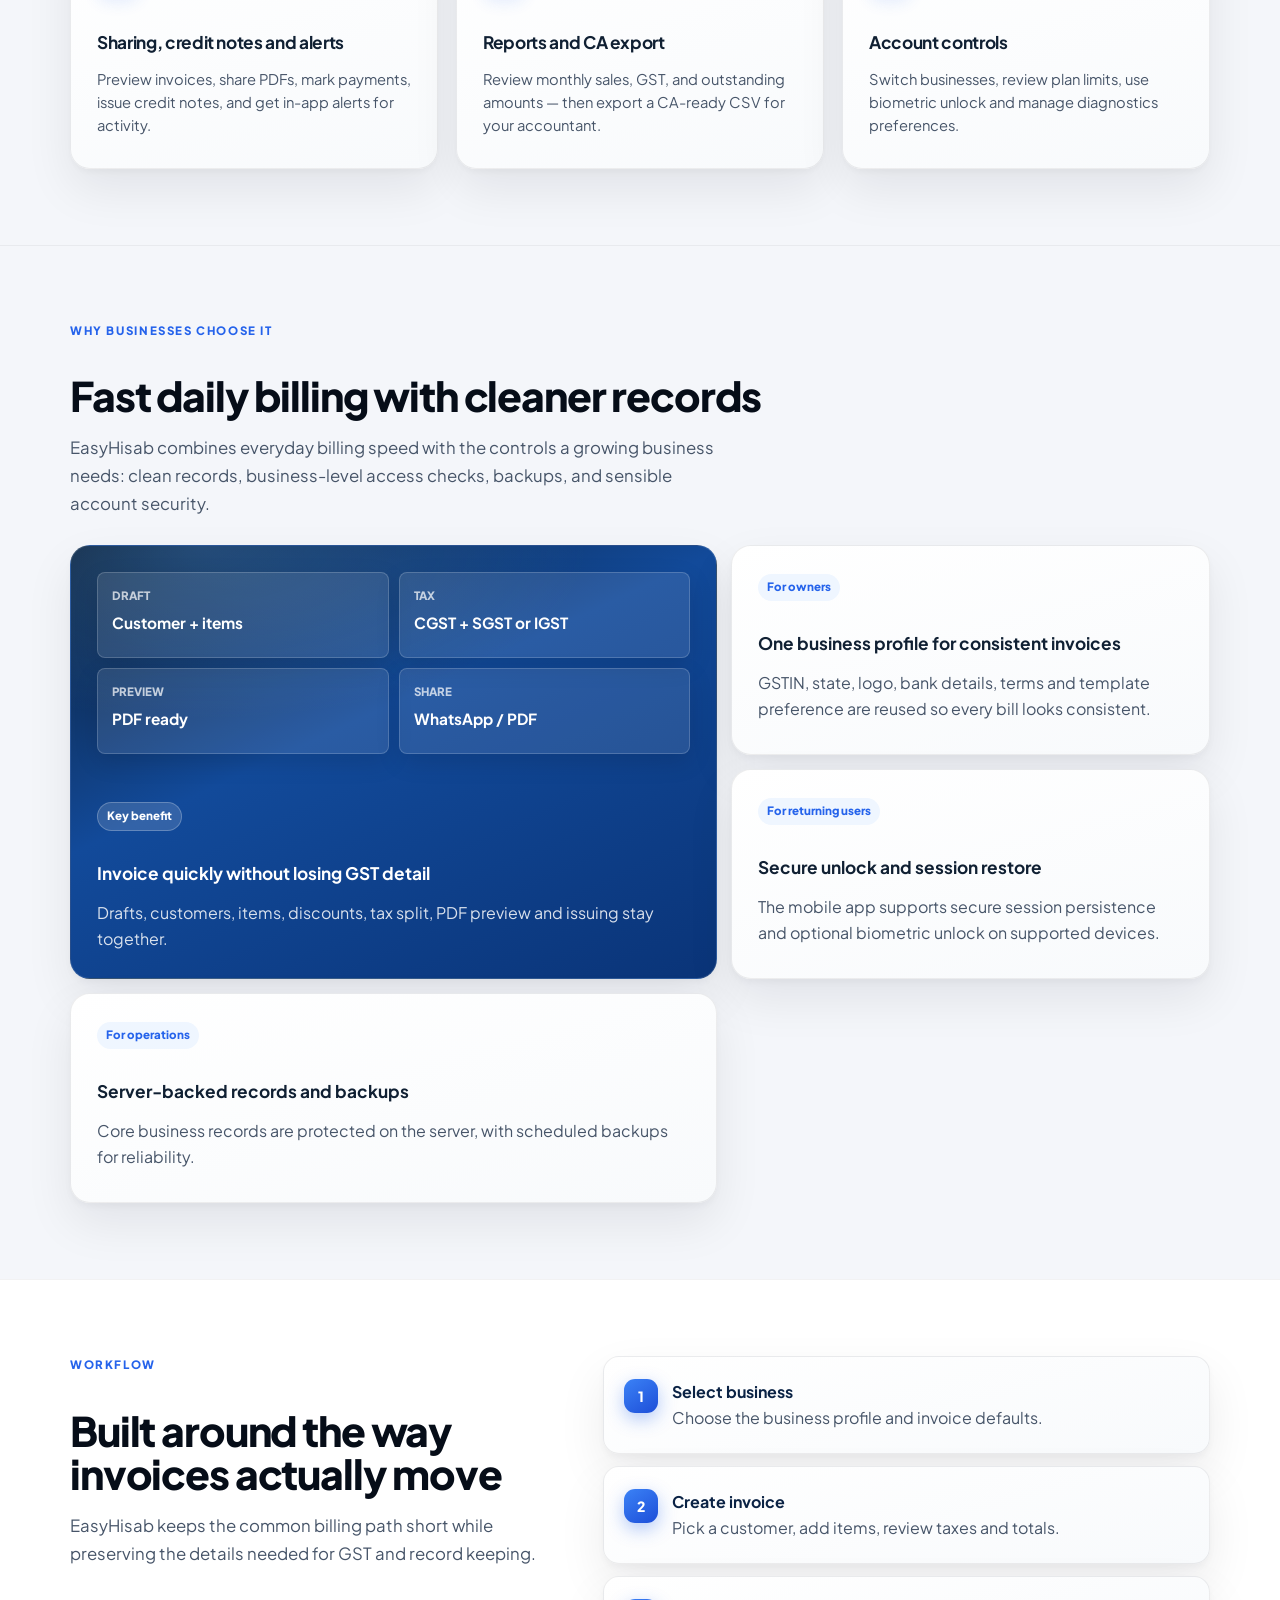
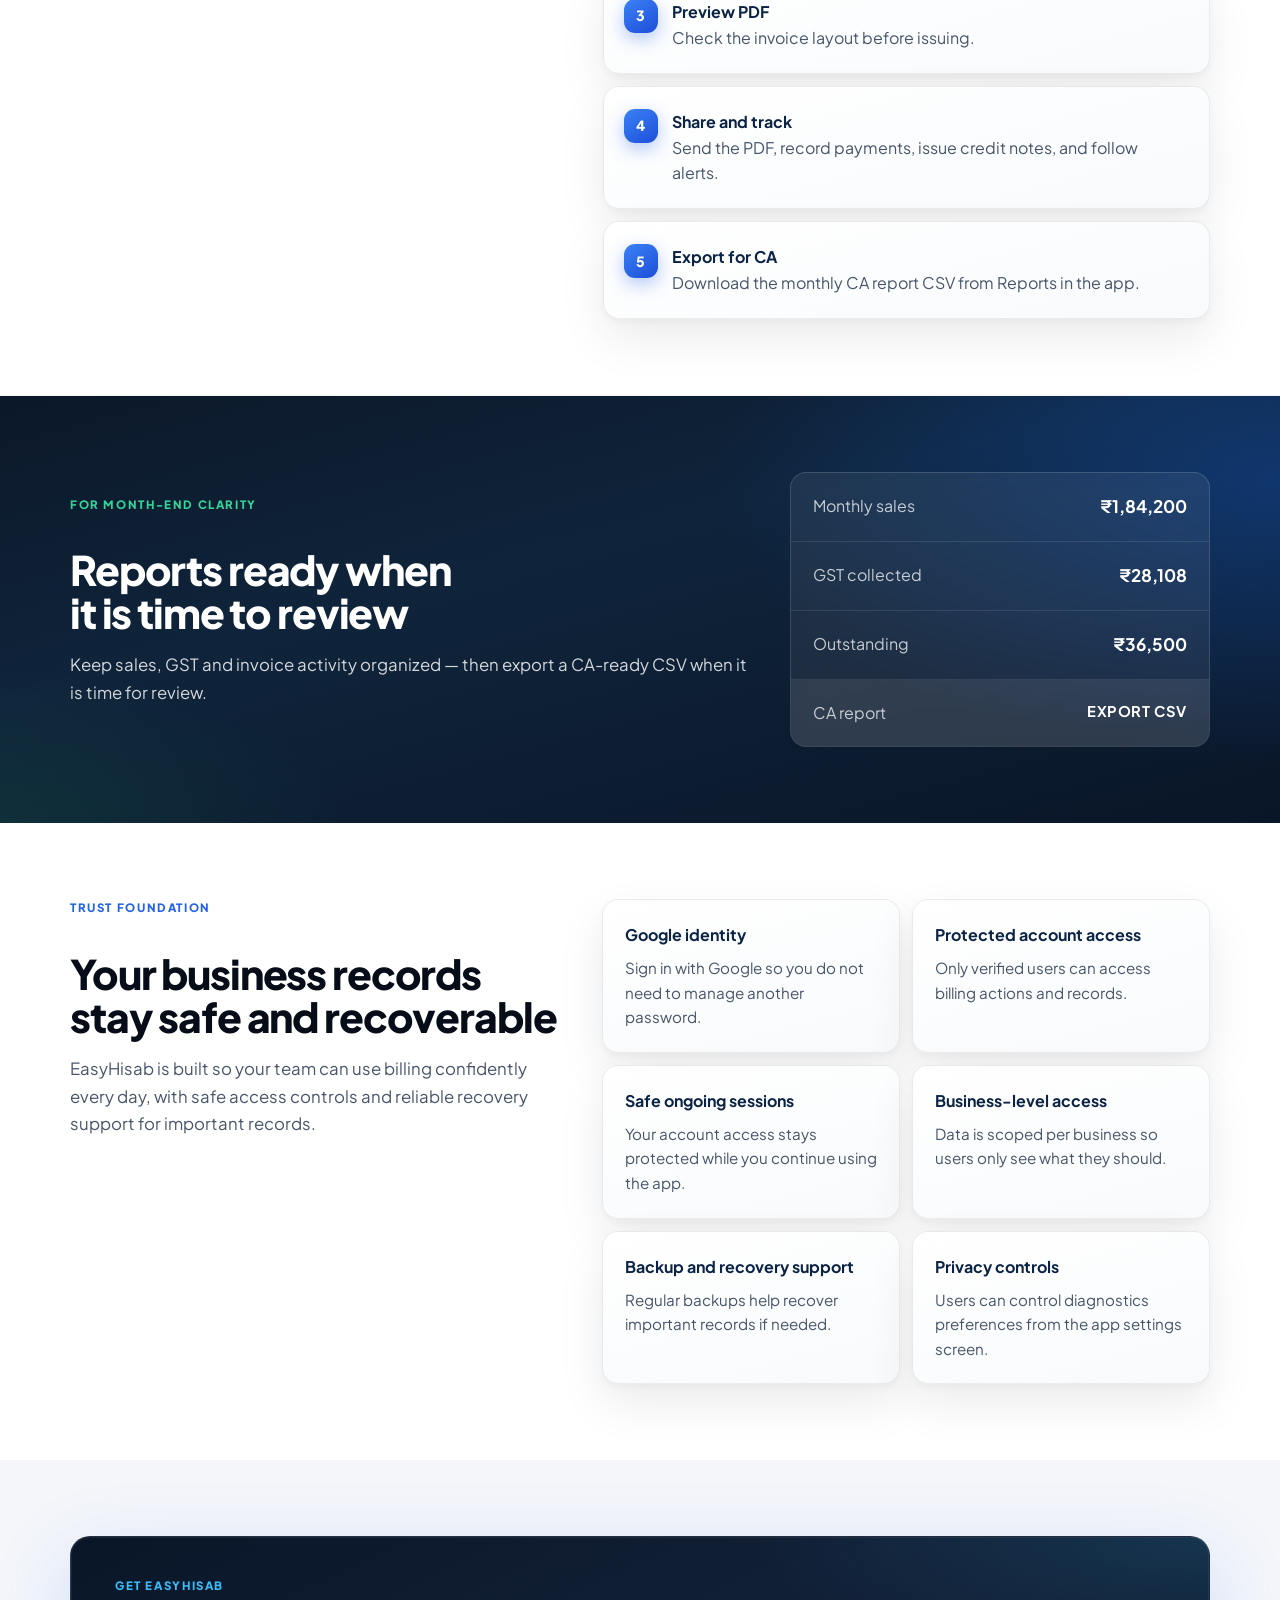
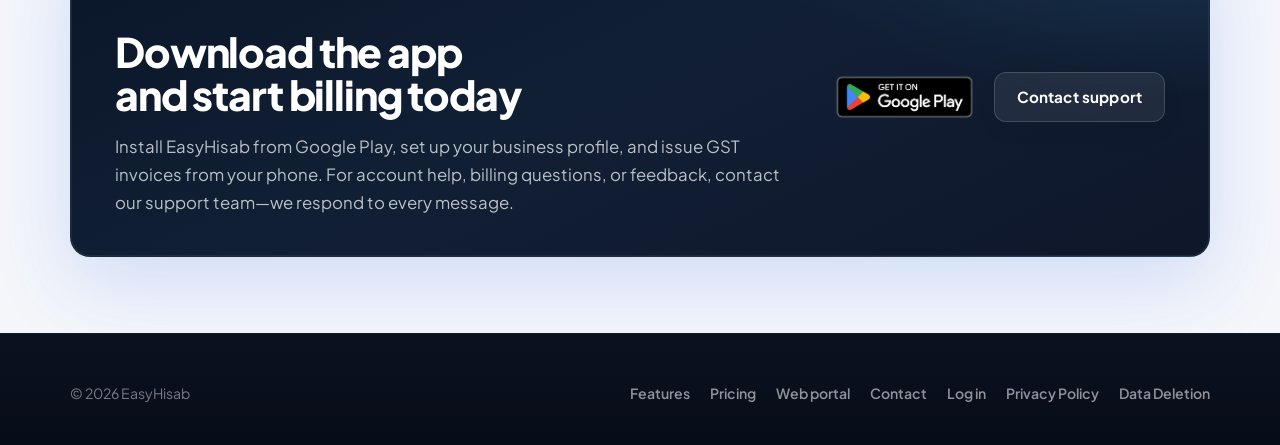
==== commit c4ecef11: "feat(site): add pricing, features, web portal, and contact marketing pages. Co-authored-by: Cursor <" ====
--- a/index.html
+++ b/index.html
@@ -6,7 +6,7 @@
     <title>EasyHisab | Simple GST Billing for Indian Businesses</title>
     <meta
       name="description"
-      content="EasyHisab is GST billing for Indian businesses on Android: invoices, credit notes, customers, items, PDF sharing, in-app alerts, and CA report CSV export. Download on Google Play."
+      content="EasyHisab is GST billing for Indian businesses: Android app on every plan, web portal on Basic and Pro. Invoices, credit notes, reports, and CA export."
     >
     <link rel="canonical" href="https://www.easyhisab.in/">
     <meta property="og:site_name" content="EasyHisab">
@@ -15,7 +15,7 @@
     <meta property="og:title" content="EasyHisab — GST billing for Indian businesses">
     <meta
       property="og:description"
-      content="Create GST invoices, manage customers and items, share PDFs, and keep CA-ready reports. Download on Google Play for Android."
+      content="GST billing on Android for every plan. Basic and Pro add the web portal at app.easyhisab.in. Invoices, reports, and CA export."
     >
     <meta property="og:type" content="website">
     <meta property="og:image" content="https://www.easyhisab.in/assets/og-share.jpg">
@@ -37,7 +37,7 @@
     <link rel="icon" type="image/png" sizes="32x32" href="assets/favicon-32.png">
     <link rel="icon" type="image/png" sizes="192x192" href="assets/favicon.png">
     <link rel="apple-touch-icon" href="assets/favicon.png">
-    <meta name="theme-color" content="#e8eef6">
+    <meta name="theme-color" content="#060d18">
     <script type="application/ld+json">
       {
         "@context": "https://schema.org",
@@ -45,7 +45,7 @@
         "name": "EasyHisab",
         "applicationCategory": "BusinessApplication",
         "operatingSystem": "Android",
-        "description": "GST billing for Indian businesses: invoices, customers, items, PDF sharing, credit notes, and CA-ready reports.",
+        "description": "GST billing for Indian businesses: mobile app on every plan, web portal on Basic and Pro, credit notes, and CA-ready reports.",
         "url": "https://www.easyhisab.in/",
         "downloadUrl": "https://play.google.com/store/apps/details?id=com.easyhisab.billing",
         "offers": {
@@ -94,12 +94,14 @@
           </button>
         </div>
         <nav id="primary-nav" class="nav-links" aria-label="Primary">
-          <a href="#app-preview">App preview</a>
-          <a href="#features">Features</a>
-          <a href="#workflow">Workflow</a>
-          <a href="#reports">Reports</a>
-          <a href="#get-app">Download</a>
-          <a href="privacy-policy/">Privacy</a>
+          <a href="features/">Features</a>
+          <a href="pricing/">Pricing</a>
+          <a href="web-portal/">Web portal</a>
+          <a href="contact/">Contact</a>
+          <span class="nav-actions">
+            <a class="nav-login" href="https://app.easyhisab.in/login">Log in</a>
+            <a class="nav-cta" href="#get-app">Get app</a>
+          </span>
         </nav>
       </div>
     </header>
@@ -180,10 +182,11 @@
 
         <div class="container hero-content">
           <span class="eyebrow">GST billing for Indian businesses</span>
-          <h1>Simple GST billing for growing Indian businesses</h1>
+          <h1>Simple GST billing — <span class="headline-accent">mobile first</span>, web when you scale</h1>
           <p>
-            EasyHisab helps shopkeepers, freelancers and small business owners create invoices,
-            manage customers and items, share PDFs, and keep reports ready for review. Get the Android app on Google Play.
+            EasyHisab helps shopkeepers, freelancers and small business owners create GST invoices and simple bills,
+            manage customers and items, share PDFs, and keep reports ready for your CA. Start free on Android;
+            upgrade to Basic or Pro for the web portal and more businesses.
           </p>
           <div class="cta-row">
             <a
@@ -202,40 +205,89 @@
                 decoding="async"
               >
             </a>
-            <a class="btn btn-secondary" href="#app-preview">See app preview</a>
+            <a class="btn btn-secondary" href="features/">See all features</a>
           </div>
           <div class="hero-points" aria-label="Product highlights">
-            <span>GST invoice templates</span>
-            <span>CGST/SGST or IGST by place of supply</span>
+            <span>GST and simple bills</span>
+            <span>Mobile app on every plan</span>
+            <span>Web on Basic &amp; Pro</span>
             <span>PDF and WhatsApp sharing</span>
             <span>CA report CSV export</span>
-            <span>In-app alerts and activity</span>
           </div>
         </div>
       </section>
 
       <section class="trust-ledger" aria-label="EasyHisab trust highlights">
         <div class="container ledger-grid">
-          <div>
-            <span>Auth</span>
+          <article class="ledger-card">
+            <div class="ledger-icon" aria-hidden="true">
+              <svg viewBox="0 0 24 24" fill="none" stroke="currentColor" stroke-width="1.8"><path d="M12 11V7a4 4 0 1 1 8 0v4"/><rect x="4" y="11" width="16" height="10" rx="2"/></svg>
+            </div>
+            <span class="ledger-kicker">Auth</span>
             <strong>Google sign-in</strong>
             <small>Use your Google account to sign in quickly and safely.</small>
-          </div>
-          <div>
-            <span>Access</span>
+          </article>
+          <article class="ledger-card">
+            <div class="ledger-icon ledger-icon--mint" aria-hidden="true">
+              <svg viewBox="0 0 24 24" fill="none" stroke="currentColor" stroke-width="1.8"><path d="M12 22s8-4 8-10V5l-8-3-8 3v7c0 6 8 10 8 10z"/></svg>
+            </div>
+            <span class="ledger-kicker">Access</span>
             <strong>Safe account access</strong>
             <small>Your account stays protected in every active session.</small>
-          </div>
-          <div>
-            <span>Data</span>
+          </article>
+          <article class="ledger-card">
+            <div class="ledger-icon ledger-icon--violet" aria-hidden="true">
+              <svg viewBox="0 0 24 24" fill="none" stroke="currentColor" stroke-width="1.8"><path d="M3 9l9-7 9 7v11a2 2 0 0 1-2 2H5a2 2 0 0 1-2-2z"/></svg>
+            </div>
+            <span class="ledger-kicker">Data</span>
             <strong>Business-level protection</strong>
             <small>Only the right signed-in users can view business data.</small>
-          </div>
-          <div>
-            <span>Backup</span>
+          </article>
+          <article class="ledger-card">
+            <div class="ledger-icon ledger-icon--gold" aria-hidden="true">
+              <svg viewBox="0 0 24 24" fill="none" stroke="currentColor" stroke-width="1.8"><ellipse cx="12" cy="5" rx="9" ry="3"/><path d="M3 5v6c0 1.7 4 3 9 3s9-1.3 9-3V5"/><path d="M3 11v6c0 1.7 4 3 9 3s9-1.3 9-3v-6"/></svg>
+            </div>
+            <span class="ledger-kicker">Backup</span>
             <strong>Regular backups</strong>
             <small>Your records are backed up regularly for recovery support.</small>
-          </div>
+          </article>
+        </div>
+      </section>
+
+      <section class="section">
+        <div class="container section-head">
+          <span class="section-kicker">Platforms</span>
+          <h2>Phone for daily billing. Desktop when you need it.</h2>
+          <p>
+            Every plan includes the Android app. Basic and Pro add the signed-in web portal for exports,
+            desktop invoicing, and purchase orders.
+          </p>
+        </div>
+        <div class="container link-card-grid">
+          <a class="link-card link-card--mobile" href="features/">
+            <span class="link-card-icon" aria-hidden="true">
+              <svg viewBox="0 0 24 24" fill="none" stroke="currentColor" stroke-width="1.8"><rect x="7" y="2" width="10" height="20" rx="2"/><line x1="12" y1="18" x2="12" y2="18.01"/></svg>
+            </span>
+            <strong>Mobile features</strong>
+            <span>Invoices, credit notes, customers, items, payments, and CA export.</span>
+            <em class="link-card-arrow" aria-hidden="true">Explore</em>
+          </a>
+          <a class="link-card link-card--web" href="web-portal/">
+            <span class="link-card-icon" aria-hidden="true">
+              <svg viewBox="0 0 24 24" fill="none" stroke="currentColor" stroke-width="1.8"><rect x="2" y="3" width="20" height="14" rx="2"/><line x1="8" y1="21" x2="16" y2="21"/><line x1="12" y1="17" x2="12" y2="21"/></svg>
+            </span>
+            <strong>Web portal (Basic &amp; Pro)</strong>
+            <span>Desktop ERP at app.easyhisab.in — exports, settings, and POs on Pro.</span>
+            <em class="link-card-arrow" aria-hidden="true">Explore</em>
+          </a>
+          <a class="link-card link-card--plans" href="pricing/">
+            <span class="link-card-icon" aria-hidden="true">
+              <svg viewBox="0 0 24 24" fill="none" stroke="currentColor" stroke-width="1.8"><path d="M12 2v20M17 5H9.5a3.5 3.5 0 0 0 0 7h5a3.5 3.5 0 0 1 0 7H6"/></svg>
+            </span>
+            <strong>Plans</strong>
+            <span>Free, Basic, and Pro — compare business limits and web access.</span>
+            <em class="link-card-arrow" aria-hidden="true">Compare</em>
+          </a>
         </div>
       </section>
 
@@ -249,8 +301,11 @@
           </p>
         </div>
         <div class="container showcase-grid">
-          <article class="showcase-card">
-            <h3>Home dashboard</h3>
+          <article class="showcase-card showcase-card--home">
+            <div class="showcase-card-head">
+              <span class="showcase-tag">Dashboard</span>
+              <h3>Home dashboard</h3>
+            </div>
             <p>Total receivables, paid/overdue/draft KPIs, recent invoices, and notification alerts.</p>
             <div class="showcase-screen showcase-screen--home" aria-hidden="true">
               <div class="showcase-bar">
@@ -268,8 +323,11 @@
               </div>
             </div>
           </article>
-          <article class="showcase-card">
-            <h3>GST invoice preview</h3>
+          <article class="showcase-card showcase-card--invoice">
+            <div class="showcase-card-head">
+              <span class="showcase-tag">GST</span>
+              <h3>GST invoice preview</h3>
+            </div>
             <p>Drafts with CGST + SGST or IGST, discounts, PDF preview, then issue and share.</p>
             <div class="showcase-screen showcase-screen--invoice" aria-hidden="true">
               <div class="showcase-doc-head">
@@ -282,8 +340,11 @@
               <div class="showcase-doc-total"><span>Grand total</span><strong>₹8,496</strong></div>
             </div>
           </article>
-          <article class="showcase-card">
-            <h3>Reports and CA export</h3>
+          <article class="showcase-card showcase-card--reports">
+            <div class="showcase-card-head">
+              <span class="showcase-tag">CA export</span>
+              <h3>Reports and CA export</h3>
+            </div>
             <p>Monthly sales, GST collected, outstanding — export a CA-ready CSV for your accountant.</p>
             <div class="showcase-screen showcase-screen--reports" aria-hidden="true">
               <div class="showcase-doc-line"><span>May 2026 sales</span><span>₹1,84,200</span></div>
@@ -297,30 +358,36 @@
 
       <section class="section product-strip" aria-label="EasyHisab modules">
         <div class="container strip-grid">
-          <div>
+          <article class="strip-tile">
+            <span class="strip-tile-icon" aria-hidden="true">INV</span>
             <strong>Invoices</strong>
             <span>Create, preview, issue and share GST invoices.</span>
-          </div>
-          <div>
+          </article>
+          <article class="strip-tile">
+            <span class="strip-tile-icon strip-tile-icon--mint" aria-hidden="true">CN</span>
             <strong>Credit notes</strong>
             <span>Issue and track credit notes against invoices.</span>
-          </div>
-          <div>
+          </article>
+          <article class="strip-tile">
+            <span class="strip-tile-icon strip-tile-icon--violet" aria-hidden="true">PT</span>
             <strong>Customers</strong>
             <span>Keep customer details ready for faster billing.</span>
-          </div>
-          <div>
+          </article>
+          <article class="strip-tile">
+            <span class="strip-tile-icon strip-tile-icon--gold" aria-hidden="true">IT</span>
             <strong>Items</strong>
             <span>Manage products and services with GST rates.</span>
-          </div>
-          <div>
+          </article>
+          <article class="strip-tile">
+            <span class="strip-tile-icon" aria-hidden="true">RP</span>
             <strong>Reports</strong>
             <span>Monthly summaries and CA report CSV export.</span>
-          </div>
-          <div>
+          </article>
+          <article class="strip-tile">
+            <span class="strip-tile-icon strip-tile-icon--mint" aria-hidden="true">AL</span>
             <strong>Alerts</strong>
             <span>In-app notifications for invoice and credit-note activity.</span>
-          </div>
+          </article>
         </div>
       </section>
 
@@ -571,6 +638,11 @@
       <div class="container footer-row">
         <span>&copy; <span id="year"></span> EasyHisab</span>
         <div class="footer-links">
+          <a href="features/">Features</a>
+          <a href="pricing/">Pricing</a>
+          <a href="web-portal/">Web portal</a>
+          <a href="contact/">Contact</a>
+          <a href="https://app.easyhisab.in/login">Log in</a>
           <a href="privacy-policy/">Privacy Policy</a>
           <a href="delete-account/">Data Deletion</a>
         </div>
--- a/styles.css
+++ b/styles.css
@@ -1,28 +1,35 @@
 :root {
-  --bg: #eef2f8;
-  --bg-elevated: #f4f7fc;
+  --bg: #f4f6fa;
+  --bg-elevated: #fafbfc;
   --surface: #ffffff;
-  --surface-muted: #f0f4fa;
-  --text: #0c1829;
-  --muted: #4a5d73;
+  --surface-muted: #f1f4f9;
+  --text: #060d18;
+  --muted: #475569;
   --subtle: #64748b;
-  --border: rgba(15, 36, 59, 0.09);
-  --border-strong: rgba(15, 36, 59, 0.14);
-  --primary: #1560d4;
-  --primary-strong: #0a3478;
-  --primary-soft: #e4edfc;
-  --green: #1d9a52;
-  --green-soft: #dff5e8;
-  --yellow: #e8a42e;
-  --radius-sm: 10px;
-  --radius-md: 14px;
-  --radius-lg: 18px;
-  --radius-xl: 24px;
-  --shadow-sm: 0 1px 2px rgba(15, 36, 59, 0.04), 0 4px 12px rgba(15, 36, 59, 0.05);
-  --shadow-md: 0 8px 24px rgba(15, 36, 59, 0.07), 0 2px 6px rgba(15, 36, 59, 0.04);
-  --shadow-lg: 0 20px 50px rgba(15, 36, 59, 0.1), 0 8px 16px rgba(15, 36, 59, 0.05);
+  --border: rgba(6, 13, 24, 0.08);
+  --border-strong: rgba(6, 13, 24, 0.12);
+  --ink: #060d18;
+  --navy: #0a1628;
+  --navy-mid: #111f35;
+  --primary: #2563eb;
+  --primary-strong: #1e40af;
+  --primary-soft: #eff6ff;
+  --accent: #38bdf8;
+  --accent-mint: #34d399;
+  --green: #10b981;
+  --green-soft: #ecfdf5;
+  --gold: #d4a853;
+  --radius-sm: 8px;
+  --radius-md: 12px;
+  --radius-lg: 16px;
+  --radius-xl: 20px;
+  --shadow-sm: 0 1px 2px rgba(6, 13, 24, 0.04), 0 8px 24px rgba(6, 13, 24, 0.04);
+  --shadow-md: 0 4px 6px rgba(6, 13, 24, 0.03), 0 20px 48px rgba(6, 13, 24, 0.08);
+  --shadow-lg: 0 8px 16px rgba(6, 13, 24, 0.04), 0 32px 64px rgba(6, 13, 24, 0.12);
+  --shadow-glow: 0 0 0 1px rgba(255, 255, 255, 0.06) inset, 0 24px 80px rgba(37, 99, 235, 0.18);
   --shadow: var(--shadow-lg);
   --ease-premium: cubic-bezier(0.16, 1, 0.3, 1);
+  --font-display: "Plus Jakarta Sans", Inter, system-ui, sans-serif;
 }
 
 *,
@@ -56,12 +63,26 @@
 body {
   position: relative;
   margin: 0;
-  font-family: "Plus Jakarta Sans", Inter, system-ui, -apple-system, "Segoe UI", Roboto, sans-serif;
+  font-family: var(--font-display);
   background: var(--bg);
   color: var(--text);
   line-height: 1.62;
   -webkit-font-smoothing: antialiased;
   text-rendering: optimizeLegibility;
+}
+
+body::before {
+  content: "";
+  position: fixed;
+  inset: 0;
+  pointer-events: none;
+  z-index: -1;
+  opacity: 0.35;
+  background-image:
+    linear-gradient(rgba(6, 13, 24, 0.025) 1px, transparent 1px),
+    linear-gradient(90deg, rgba(6, 13, 24, 0.025) 1px, transparent 1px);
+  background-size: 72px 72px;
+  mask-image: radial-gradient(ellipse 90% 70% at 50% 0%, #000 20%, transparent 100%);
 }
 
 /* Keyboard-only: first Tab lands here; link is off-screen until :focus-visible. */
@@ -121,7 +142,7 @@
 }
 
 .container {
-  width: min(1180px, calc(100% - 32px));
+  width: min(1140px, calc(100% - 40px));
   margin: 0 auto;
 }
 
@@ -129,10 +150,10 @@
   position: sticky;
   top: 0;
   z-index: 20;
-  background: rgba(255, 255, 255, 0.78);
-  border-bottom: 1px solid var(--border);
-  backdrop-filter: blur(16px) saturate(1.35);
-  box-shadow: 0 1px 0 rgba(255, 255, 255, 0.65) inset;
+  background: rgba(6, 13, 24, 0.55);
+  border-bottom: 1px solid rgba(255, 255, 255, 0.06);
+  backdrop-filter: blur(20px) saturate(1.4);
+  box-shadow: 0 1px 0 rgba(255, 255, 255, 0.04) inset;
   transition:
     background 0.35s var(--ease-premium),
     box-shadow 0.35s var(--ease-premium),
@@ -140,11 +161,11 @@
 }
 
 .topbar.is-scrolled {
-  background: rgba(255, 255, 255, 0.94);
-  border-bottom-color: rgba(15, 36, 59, 0.07);
+  background: rgba(6, 13, 24, 0.92);
+  border-bottom-color: rgba(255, 255, 255, 0.08);
   box-shadow:
-    0 1px 0 rgba(255, 255, 255, 0.85) inset,
-    0 10px 40px rgba(15, 36, 59, 0.07);
+    0 1px 0 rgba(255, 255, 255, 0.06) inset,
+    0 16px 48px rgba(0, 0, 0, 0.24);
 }
 
 .topbar-inner {
@@ -167,7 +188,7 @@
   display: inline-flex;
   align-items: center;
   gap: 10px;
-  color: var(--text);
+  color: #ffffff;
 }
 
 .brand:hover {
@@ -179,11 +200,11 @@
   height: 38px;
   display: inline-grid;
   place-items: center;
-  border-radius: var(--radius-sm);
+  border-radius: 10px;
   overflow: hidden;
-  background: var(--surface);
-  border: 1px solid var(--border);
-  box-shadow: var(--shadow-sm);
+  background: rgba(255, 255, 255, 0.08);
+  border: 1px solid rgba(255, 255, 255, 0.1);
+  box-shadow: 0 4px 16px rgba(0, 0, 0, 0.2);
 }
 
 .brand-mark img {
@@ -215,22 +236,22 @@
   flex-direction: column;
   gap: 5px;
   border-radius: var(--radius-sm);
-  border: 1px solid var(--border);
-  background: var(--surface);
+  border: 1px solid rgba(255, 255, 255, 0.12);
+  background: rgba(255, 255, 255, 0.06);
   cursor: pointer;
   transition: background 0.2s ease, border-color 0.2s ease, box-shadow 0.2s ease;
 }
 
 .menu-toggle:hover {
-  background: var(--surface-muted);
-  box-shadow: var(--shadow-sm);
+  background: rgba(255, 255, 255, 0.1);
+  box-shadow: 0 4px 16px rgba(0, 0, 0, 0.15);
 }
 
 .menu-toggle span {
   width: 18px;
   height: 2px;
   border-radius: 999px;
-  background: var(--text);
+  background: rgba(255, 255, 255, 0.92);
 }
 
 .nav-links {
@@ -238,23 +259,67 @@
   display: flex;
   align-items: center;
   justify-content: flex-start;
-  gap: 6px 20px;
-  font-size: 0.92rem;
-  font-weight: 650;
+  gap: 4px 6px;
+  font-size: 0.88rem;
+  font-weight: 600;
 }
 
 .nav-links a {
   position: relative;
-  padding: 8px 4px;
-  color: var(--muted);
+  padding: 8px 12px;
+  color: rgba(255, 255, 255, 0.68);
   border-radius: 8px;
   transition: color 0.2s ease, background 0.2s ease;
 }
 
 .nav-links a:hover {
-  color: var(--primary-strong);
+  color: #ffffff;
   text-decoration: none;
-  background: rgba(21, 96, 212, 0.06);
+  background: rgba(255, 255, 255, 0.08);
+}
+
+.nav-links a.nav-cta {
+  margin-left: 6px;
+  padding: 9px 16px;
+  color: #ffffff;
+  background: linear-gradient(135deg, #3b82f6 0%, #2563eb 55%, #1d4ed8 100%);
+  border: 1px solid rgba(255, 255, 255, 0.12);
+  box-shadow: 0 4px 20px rgba(37, 99, 235, 0.35);
+  font-weight: 700;
+  letter-spacing: 0.01em;
+}
+
+.nav-links a.nav-cta:hover {
+  background: linear-gradient(135deg, #60a5fa 0%, #3b82f6 55%, #2563eb 100%);
+  box-shadow: 0 8px 28px rgba(37, 99, 235, 0.45);
+}
+
+.nav-links a.nav-cta::after {
+  display: none;
+}
+
+.nav-actions {
+  display: inline-flex;
+  align-items: center;
+  gap: 8px;
+  margin-left: 8px;
+  padding-left: 14px;
+  border-left: 1px solid rgba(255, 255, 255, 0.1);
+}
+
+.nav-login {
+  padding: 8px 12px;
+  color: rgba(255, 255, 255, 0.82);
+  font-weight: 600;
+}
+
+.nav-login:hover {
+  color: #ffffff;
+  background: rgba(255, 255, 255, 0.06);
+}
+
+.nav-login::after {
+  display: none;
 }
 
 @media (prefers-reduced-motion: no-preference) {
@@ -266,20 +331,25 @@
     width: 0;
     height: 2px;
     border-radius: 99px;
-    background: linear-gradient(90deg, var(--primary), var(--green));
+    background: linear-gradient(90deg, var(--accent), var(--accent-mint));
     transform: translateX(-50%);
     transition: width 0.22s ease;
   }
 
   .nav-links a:hover::after,
   .nav-links a.is-active::after {
-    width: calc(100% - 12px);
+    width: calc(100% - 24px);
+  }
+
+  .nav-links a.nav-cta::after,
+  .nav-links a.nav-login::after {
+    display: none;
   }
 }
 
 .nav-links a.is-active {
-  color: var(--primary-strong);
-  background: rgba(21, 96, 212, 0.08);
+  color: #ffffff;
+  background: rgba(255, 255, 255, 0.1);
 }
 
 .hero {
@@ -290,27 +360,23 @@
   display: grid;
   align-items: center;
   background:
-    linear-gradient(
-      115deg,
-      rgba(255, 255, 255, 0.55) 0%,
-      rgba(238, 244, 252, 0.92) 42%,
-      rgba(232, 244, 236, 0.45) 100%
-    ),
-    linear-gradient(180deg, #f8fafc 0%, var(--bg) 55%, #e8eef6 100%);
-  border-bottom: 1px solid var(--border);
+    radial-gradient(ellipse 90% 70% at 85% 15%, rgba(37, 99, 235, 0.22), transparent 55%),
+    radial-gradient(ellipse 60% 50% at 10% 90%, rgba(52, 211, 153, 0.1), transparent 50%),
+    radial-gradient(ellipse 40% 30% at 50% 50%, rgba(56, 189, 248, 0.06), transparent 60%),
+    linear-gradient(165deg, #040810 0%, #0a1628 38%, #0f1d32 72%, #0a1220 100%);
+  border-bottom: 1px solid rgba(255, 255, 255, 0.04);
 }
 
 .hero::before {
   content: "";
   position: absolute;
   pointer-events: none;
-  inset: -20% -10% auto auto;
-  width: min(78vw, 820px);
-  height: min(78vw, 820px);
-  background:
-    radial-gradient(circle at 32% 28%, rgba(21, 96, 212, 0.12), transparent 52%),
-    radial-gradient(circle at 72% 58%, rgba(29, 154, 82, 0.09), transparent 48%);
-  filter: blur(0.5px);
+  inset: 0;
+  background-image:
+    linear-gradient(rgba(255, 255, 255, 0.03) 1px, transparent 1px),
+    linear-gradient(90deg, rgba(255, 255, 255, 0.03) 1px, transparent 1px);
+  background-size: 64px 64px;
+  mask-image: radial-gradient(ellipse 80% 60% at 50% 30%, #000 10%, transparent 75%);
   z-index: 0;
 }
 
@@ -318,9 +384,9 @@
   content: "";
   position: absolute;
   inset: auto 0 0;
-  height: 120px;
-  background: linear-gradient(180deg, transparent, rgba(238, 242, 248, 0.97));
-  z-index: 0;
+  height: 160px;
+  background: linear-gradient(180deg, transparent, var(--bg));
+  z-index: 1;
 }
 
 .hero-content {
@@ -336,49 +402,68 @@
 .eyebrow {
   display: inline-flex;
   align-items: center;
+  gap: 8px;
   width: fit-content;
   min-height: 32px;
-  padding: 6px 14px;
+  padding: 6px 14px 6px 10px;
   border-radius: 999px;
-  background: linear-gradient(135deg, var(--green-soft), #ecfdf3);
-  border: 1px solid rgba(29, 154, 82, 0.22);
-  color: #0f6b36;
-  font-size: 0.78rem;
-  font-weight: 750;
-  letter-spacing: 0.02em;
-  box-shadow: 0 1px 0 rgba(255, 255, 255, 0.7) inset;
+  background: rgba(255, 255, 255, 0.06);
+  border: 1px solid rgba(255, 255, 255, 0.1);
+  color: rgba(255, 255, 255, 0.82);
+  font-size: 0.72rem;
+  font-weight: 700;
+  letter-spacing: 0.1em;
+  text-transform: uppercase;
+  backdrop-filter: blur(12px);
+}
+
+.eyebrow::before {
+  content: "";
+  width: 6px;
+  height: 6px;
+  border-radius: 50%;
+  background: linear-gradient(135deg, var(--accent-mint), var(--accent));
+  box-shadow: 0 0 12px rgba(52, 211, 153, 0.6);
 }
 
 .section-kicker {
-  display: inline-flex;
-  align-items: center;
+  display: block;
   width: fit-content;
-  min-height: 32px;
-  margin-bottom: 14px;
-  padding: 6px 14px;
-  border-radius: 999px;
-  background: linear-gradient(135deg, #e8f1fc, var(--primary-soft));
-  border: 1px solid rgba(21, 96, 212, 0.12);
-  color: #0a3478;
-  font-size: 0.74rem;
-  font-weight: 750;
-  letter-spacing: 0.04em;
-  box-shadow: 0 1px 0 rgba(255, 255, 255, 0.9) inset;
-}
-
-h1,
-h2,
-h3,
-p {
-  margin-top: 0;
+  margin-bottom: 12px;
+  padding: 0;
+  background: none;
+  border: none;
+  box-shadow: none;
+  color: var(--primary);
+  font-size: 0.72rem;
+  font-weight: 800;
+  letter-spacing: 0.14em;
+  text-transform: uppercase;
+}
+
+.headline-accent {
+  background: linear-gradient(135deg, #93c5fd 0%, #34d399 50%, #67e8f9 100%);
+  -webkit-background-clip: text;
+  background-clip: text;
+  color: transparent;
+}
+
+.hero h1 {
+  color: #ffffff;
+}
+
+.hero p {
+  color: rgba(255, 255, 255, 0.72);
+  font-size: 1.08rem;
+  line-height: 1.7;
 }
 
 h1 {
   margin-bottom: 20px;
-  color: #071a33;
+  color: var(--ink);
   font-size: clamp(2.35rem, 6.2vw, 3.65rem);
-  line-height: 1.04;
-  letter-spacing: -0.028em;
+  line-height: 1.02;
+  letter-spacing: -0.035em;
   font-weight: 800;
   max-width: 780px;
   text-wrap: balance;
@@ -386,10 +471,10 @@
 
 h2 {
   margin-bottom: 14px;
-  color: #071a33;
-  font-size: clamp(1.65rem, 3.6vw, 2.65rem);
-  line-height: 1.08;
-  letter-spacing: -0.022em;
+  color: var(--ink);
+  font-size: clamp(1.65rem, 3.6vw, 2.55rem);
+  line-height: 1.06;
+  letter-spacing: -0.028em;
   font-weight: 800;
   text-wrap: balance;
 }
@@ -407,10 +492,15 @@
 .workflow p,
 .reports-band p,
 .final-cta p {
-  color: var(--muted);
   font-size: 1.05rem;
   max-width: 62ch;
   line-height: 1.65;
+}
+
+.section-head p,
+.workflow p,
+.final-cta p {
+  color: var(--muted);
 }
 
 .section-head > p {
@@ -474,115 +564,183 @@
 
 .btn-primary {
   color: #ffffff;
-  background: linear-gradient(145deg, #1a6ee8 0%, var(--primary) 40%, var(--primary-strong) 100%);
+  background: linear-gradient(135deg, #3b82f6 0%, #2563eb 50%, #1d4ed8 100%);
   box-shadow:
-    0 4px 14px rgba(21, 96, 212, 0.35),
-    0 0 0 1px rgba(255, 255, 255, 0.12) inset;
+    0 4px 16px rgba(37, 99, 235, 0.4),
+    0 0 0 1px rgba(255, 255, 255, 0.1) inset;
 }
 
 .btn-secondary {
+  color: #ffffff;
+  background: rgba(255, 255, 255, 0.06);
+  border-color: rgba(255, 255, 255, 0.14);
+  box-shadow: 0 4px 20px rgba(0, 0, 0, 0.15);
+  backdrop-filter: blur(8px);
+}
+
+.btn-secondary:hover {
+  background: rgba(255, 255, 255, 0.1);
+  border-color: rgba(255, 255, 255, 0.22);
+}
+
+.section .btn-secondary,
+.content-shell .btn-secondary,
+.pricing-card .btn-secondary,
+.cta-band .btn-secondary,
+.marketing-page .page-hero-actions .btn-secondary {
   color: var(--primary-strong);
-  background: rgba(255, 255, 255, 0.92);
+  background: var(--surface);
   border-color: var(--border-strong);
   box-shadow: var(--shadow-sm);
-}
-
-.btn-secondary:hover {
-  background: #ffffff;
-  border-color: rgba(21, 96, 212, 0.25);
+  backdrop-filter: none;
+}
+
+.section .btn-secondary:hover,
+.content-shell .btn-secondary:hover,
+.pricing-card .btn-secondary:hover,
+.marketing-page .page-hero-actions .btn-secondary:hover {
+  background: var(--primary-soft);
+  border-color: rgba(37, 99, 235, 0.2);
 }
 
 .hero-points {
-  margin-top: 18px;
+  margin-top: 28px;
   display: flex;
   flex-wrap: wrap;
-  gap: 8px;
+  gap: 10px;
 }
 
 .hero-points span {
-  min-height: 32px;
+  min-height: 34px;
   display: inline-flex;
   align-items: center;
-  padding: 6px 12px;
-  color: #153a66;
-  background: rgba(255, 255, 255, 0.72);
-  border: 1px solid rgba(15, 36, 59, 0.08);
+  padding: 7px 14px;
+  color: rgba(255, 255, 255, 0.78);
+  background: rgba(255, 255, 255, 0.05);
+  border: 1px solid rgba(255, 255, 255, 0.08);
   border-radius: 999px;
-  font-size: 0.8rem;
-  font-weight: 650;
-  backdrop-filter: blur(8px);
-  box-shadow: 0 1px 0 rgba(255, 255, 255, 0.9) inset;
+  font-size: 0.78rem;
+  font-weight: 600;
+  letter-spacing: 0.01em;
+  backdrop-filter: blur(10px);
 }
 
 .trust-ledger {
   position: relative;
   z-index: 3;
-  margin-top: -34px;
+  margin-top: -48px;
 }
 
 .ledger-grid {
   display: grid;
   grid-template-columns: repeat(4, minmax(0, 1fr));
-  overflow: hidden;
-  background: rgba(255, 255, 255, 0.88);
-  border: 1px solid var(--border);
+  gap: 14px;
+}
+
+.ledger-card {
+  position: relative;
+  min-width: 0;
+  padding: 22px 22px 24px;
+  background: linear-gradient(165deg, #ffffff 0%, #f8fafc 100%);
+  border: 1px solid rgba(6, 13, 24, 0.07);
   border-radius: var(--radius-lg);
   box-shadow: var(--shadow-md);
-  backdrop-filter: blur(14px) saturate(1.2);
-}
-
-.ledger-grid div {
-  min-width: 0;
-  padding: 20px 22px;
-  border-right: 1px solid var(--border);
-  transition: background 0.22s ease;
-}
-
-@media (prefers-reduced-motion: no-preference) {
-  .ledger-grid div:hover {
-    background: rgba(255, 255, 255, 0.65);
-  }
-}
-
-.ledger-grid div:last-child {
-  border-right: 0;
-}
-
-.ledger-grid span,
-.ledger-grid strong,
-.ledger-grid small {
+  transition:
+    transform 0.28s var(--ease-premium),
+    box-shadow 0.28s ease,
+    border-color 0.22s ease;
+}
+
+.ledger-card::after {
+  content: "";
+  position: absolute;
+  inset: 0;
+  border-radius: inherit;
+  background: linear-gradient(135deg, rgba(37, 99, 235, 0.04), transparent 55%);
+  pointer-events: none;
+}
+
+.ledger-card:hover {
+  transform: translateY(-3px);
+  box-shadow: var(--shadow-lg);
+  border-color: rgba(37, 99, 235, 0.14);
+}
+
+.ledger-icon {
+  display: inline-flex;
+  align-items: center;
+  justify-content: center;
+  width: 44px;
+  height: 44px;
+  margin-bottom: 16px;
+  border-radius: 13px;
+  color: var(--primary);
+  background: linear-gradient(145deg, #eff6ff, #dbeafe);
+  border: 1px solid rgba(37, 99, 235, 0.12);
+  box-shadow: 0 8px 20px rgba(37, 99, 235, 0.12);
+}
+
+.ledger-icon svg {
+  width: 22px;
+  height: 22px;
+}
+
+.ledger-icon--mint {
+  color: #059669;
+  background: linear-gradient(145deg, #ecfdf5, #d1fae5);
+  border-color: rgba(16, 185, 129, 0.15);
+  box-shadow: 0 8px 20px rgba(16, 185, 129, 0.12);
+}
+
+.ledger-icon--violet {
+  color: #6d28d9;
+  background: linear-gradient(145deg, #f5f3ff, #ede9fe);
+  border-color: rgba(109, 40, 217, 0.12);
+  box-shadow: 0 8px 20px rgba(109, 40, 217, 0.1);
+}
+
+.ledger-icon--gold {
+  color: #b45309;
+  background: linear-gradient(145deg, #fffbeb, #fef3c7);
+  border-color: rgba(180, 83, 9, 0.12);
+  box-shadow: 0 8px 20px rgba(180, 83, 9, 0.1);
+}
+
+.ledger-kicker,
+.ledger-card span.ledger-kicker {
   display: block;
-}
-
-.ledger-grid span {
   margin-bottom: 8px;
   color: var(--primary);
-  font-size: 0.7rem;
+  font-size: 0.68rem;
   font-weight: 800;
-  letter-spacing: 0.08em;
+  letter-spacing: 0.12em;
   text-transform: uppercase;
 }
 
-.ledger-grid strong {
-  color: #0b2345;
-  font-size: 1rem;
+.ledger-card strong {
+  display: block;
+  color: var(--ink);
+  font-size: 1.02rem;
   line-height: 1.25;
-}
-
-.ledger-grid small {
-  margin-top: 5px;
+  letter-spacing: -0.02em;
+}
+
+.ledger-card small {
+  display: block;
+  margin-top: 8px;
   color: var(--muted);
-  font-size: 0.82rem;
-  line-height: 1.35;
+  font-size: 0.84rem;
+  line-height: 1.45;
 }
 
 .hero-scene {
   position: absolute;
-  right: max(18px, calc((100vw - 1180px) / 2));
+  right: max(18px, calc((100vw - 1140px) / 2));
   bottom: 22px;
   width: min(430px, 36vw);
   z-index: 1;
   will-change: transform;
+  filter: drop-shadow(0 32px 64px rgba(0, 0, 0, 0.45));
 }
 
 @media (prefers-reduced-motion: reduce) {
@@ -611,12 +769,12 @@
   padding: 11px;
   border-radius: 44px;
   background:
-    linear-gradient(145deg, rgba(255, 255, 255, 0.08) 0%, transparent 40%),
-    linear-gradient(165deg, #1a3048 0%, #0c1829 42%, #060d16 100%);
+    linear-gradient(145deg, rgba(255, 255, 255, 0.1) 0%, transparent 40%),
+    linear-gradient(165deg, #1e293b 0%, #0f172a 42%, #020617 100%);
   box-shadow:
-    0 44px 88px rgba(4, 12, 24, 0.42),
-    0 0 0 1px rgba(255, 255, 255, 0.07) inset,
-    0 -20px 50px rgba(21, 96, 212, 0.08) inset;
+    0 48px 96px rgba(0, 0, 0, 0.55),
+    0 0 80px rgba(37, 99, 235, 0.15),
+    0 0 0 1px rgba(255, 255, 255, 0.08) inset;
   transform: rotate(2deg);
 }
 
@@ -1215,22 +1373,91 @@
 }
 
 .product-strip {
-  padding: 28px 0;
-  background: var(--surface);
-  border-bottom: 1px solid var(--border);
-  box-shadow: 0 12px 40px rgba(15, 36, 59, 0.04);
+  padding: 48px 0;
+  background: linear-gradient(180deg, var(--surface) 0%, var(--bg) 100%);
+  border-block: 1px solid rgba(6, 13, 24, 0.05);
 }
 
 .strip-grid {
   display: grid;
   grid-template-columns: repeat(6, minmax(0, 1fr));
-  gap: 16px;
+  gap: 12px;
+}
+
+.strip-tile {
+  position: relative;
+  min-width: 0;
+  padding: 18px 16px 20px;
+  background: var(--surface);
+  border: 1px solid rgba(6, 13, 24, 0.06);
+  border-radius: var(--radius-lg);
+  box-shadow: var(--shadow-sm);
+  transition:
+    transform 0.25s var(--ease-premium),
+    box-shadow 0.25s ease,
+    border-color 0.2s ease;
+}
+
+.strip-tile:hover {
+  transform: translateY(-2px);
+  box-shadow: var(--shadow-md);
+  border-color: rgba(37, 99, 235, 0.12);
+}
+
+.strip-tile-icon {
+  display: inline-flex;
+  align-items: center;
+  justify-content: center;
+  min-width: 38px;
+  height: 28px;
+  margin-bottom: 12px;
+  padding: 0 8px;
+  border-radius: 8px;
+  background: linear-gradient(135deg, #eff6ff, #dbeafe);
+  color: var(--primary-strong);
+  font-size: 0.62rem;
+  font-weight: 800;
+  letter-spacing: 0.08em;
+}
+
+.strip-tile-icon--mint {
+  background: linear-gradient(135deg, #ecfdf5, #d1fae5);
+  color: #047857;
+}
+
+.strip-tile-icon--violet {
+  background: linear-gradient(135deg, #f5f3ff, #ede9fe);
+  color: #6d28d9;
+}
+
+.strip-tile-icon--gold {
+  background: linear-gradient(135deg, #fffbeb, #fef3c7);
+  color: #b45309;
+}
+
+.strip-tile strong,
+.strip-tile span {
+  display: block;
+}
+
+.strip-tile strong {
+  color: var(--ink);
+  font-size: 0.95rem;
+  font-weight: 800;
+  letter-spacing: -0.02em;
+}
+
+.strip-tile span:last-child {
+  margin-top: 6px;
+  color: var(--muted);
+  font-size: 0.82rem;
+  line-height: 1.45;
 }
 
 .app-showcase {
-  padding-top: 64px;
-  background: linear-gradient(180deg, var(--bg-elevated) 0%, var(--bg) 100%);
-  border-bottom: 1px solid var(--border);
+  padding-top: 72px;
+  background: var(--bg);
+  border-bottom: 1px solid rgba(6, 13, 24, 0.05);
 }
 
 .showcase-grid {
@@ -1240,20 +1467,72 @@
 }
 
 .showcase-card {
+  position: relative;
   display: flex;
   flex-direction: column;
-  gap: 12px;
+  gap: 10px;
   min-height: 100%;
-  padding: 20px;
-  background: var(--surface);
-  border: 1px solid var(--border);
-  border-radius: var(--radius-lg);
-  box-shadow: var(--shadow-sm);
+  padding: 22px 22px 20px;
+  background: linear-gradient(180deg, #ffffff 0%, #f8fafc 100%);
+  border: 1px solid rgba(6, 13, 24, 0.07);
+  border-radius: var(--radius-xl);
+  box-shadow: var(--shadow-md);
+  overflow: hidden;
+  transition: transform 0.28s var(--ease-premium), box-shadow 0.28s ease, border-color 0.22s ease;
+}
+
+.showcase-card::before {
+  content: "";
+  position: absolute;
+  top: 0;
+  left: 0;
+  right: 0;
+  height: 3px;
+  background: linear-gradient(90deg, var(--primary), var(--accent-mint));
+  opacity: 0.85;
+}
+
+.showcase-card--invoice::before {
+  background: linear-gradient(90deg, #6366f1, var(--primary));
+}
+
+.showcase-card--reports::before {
+  background: linear-gradient(90deg, var(--accent-mint), #14b8a6);
+}
+
+.showcase-card:hover {
+  transform: translateY(-5px);
+  box-shadow: var(--shadow-lg);
+  border-color: rgba(37, 99, 235, 0.14);
+}
+
+.showcase-card-head {
+  display: flex;
+  align-items: center;
+  justify-content: space-between;
+  gap: 10px;
+}
+
+.showcase-tag {
+  display: inline-flex;
+  padding: 4px 9px;
+  border-radius: 999px;
+  background: rgba(37, 99, 235, 0.08);
+  color: var(--primary-strong);
+  font-size: 0.62rem;
+  font-weight: 800;
+  letter-spacing: 0.08em;
+  text-transform: uppercase;
+}
+
+.showcase-card--reports .showcase-tag {
+  background: rgba(16, 185, 129, 0.1);
+  color: #047857;
 }
 
 .showcase-card h3 {
   margin: 0;
-  font-size: 1.02rem;
+  font-size: 1.05rem;
   letter-spacing: -0.02em;
 }
 
@@ -1268,10 +1547,15 @@
   display: flex;
   flex-direction: column;
   gap: 8px;
-  padding: 12px;
+  margin-top: 4px;
+  padding: 14px;
   border-radius: var(--radius-md);
-  background: var(--surface-muted);
-  border: 1px solid var(--border);
+  background:
+    linear-gradient(180deg, rgba(255, 255, 255, 0.95) 0%, #eef2f7 100%);
+  border: 1px solid rgba(6, 13, 24, 0.08);
+  box-shadow:
+    inset 0 1px 0 rgba(255, 255, 255, 0.9),
+    0 10px 30px rgba(6, 13, 24, 0.06);
 }
 
 .showcase-bar {
@@ -1424,59 +1708,7 @@
   font-weight: 800;
   color: #ffffff;
   background: linear-gradient(135deg, var(--primary), var(--primary-strong));
-  box-shadow: 0 8px 18px rgba(21, 96, 212, 0.22);
-}
-
-.strip-grid div {
-  min-width: 0;
-  padding: 8px 4px;
-  border-radius: var(--radius-sm);
-  transition: background 0.2s ease, transform 0.2s ease;
-}
-
-@media (min-width: 981px) {
-  .strip-grid {
-    gap: 0;
-    align-items: stretch;
-  }
-
-  .strip-grid div {
-    position: relative;
-    padding: 14px 22px;
-  }
-
-  .strip-grid div:not(:last-child)::after {
-    content: "";
-    position: absolute;
-    right: 0;
-    top: 18%;
-    bottom: 18%;
-    width: 1px;
-    background: linear-gradient(180deg, transparent, var(--border-strong), transparent);
-  }
-}
-
-@media (prefers-reduced-motion: no-preference) {
-  .strip-grid div:hover {
-    background: rgba(21, 96, 212, 0.04);
-  }
-}
-
-.strip-grid strong,
-.strip-grid span {
-  display: block;
-}
-
-.strip-grid strong {
-  color: #0b2345;
-  font-size: 1rem;
-  font-weight: 800;
-  letter-spacing: -0.02em;
-}
-
-.strip-grid span {
-  color: var(--muted);
-  font-size: 0.9rem;
+  box-shadow: 0 8px 18px rgba(37, 99, 235, 0.22);
 }
 
 .section-head {
@@ -1496,13 +1728,13 @@
 .feature-card {
   position: relative;
   overflow: hidden;
-  min-height: 220px;
-  padding: 24px 24px 26px;
-  background: var(--surface);
-  border: 1px solid var(--border);
-  border-radius: var(--radius-lg);
-  box-shadow: var(--shadow-sm);
-  transition: transform 0.22s cubic-bezier(0.22, 1, 0.36, 1), box-shadow 0.22s ease, border-color 0.2s ease;
+  min-height: 230px;
+  padding: 28px 26px 30px;
+  background: linear-gradient(165deg, #ffffff 0%, #f8fafc 100%);
+  border: 1px solid rgba(6, 13, 24, 0.07);
+  border-radius: var(--radius-xl);
+  box-shadow: var(--shadow-md);
+  transition: transform 0.28s var(--ease-premium), box-shadow 0.28s ease, border-color 0.2s ease;
 }
 
 .feature-card::before {
@@ -1512,14 +1744,27 @@
   left: 0;
   right: 0;
   height: 3px;
-  background: linear-gradient(90deg, var(--primary), #2aab6f);
-  opacity: 0.55;
+  background: linear-gradient(90deg, var(--primary), var(--accent-mint));
+  opacity: 0.75;
   transition: opacity 0.22s ease;
 }
 
+.feature-card::after {
+  content: "";
+  position: absolute;
+  right: -30px;
+  top: -30px;
+  width: 100px;
+  height: 100px;
+  border-radius: 50%;
+  background: radial-gradient(circle, rgba(37, 99, 235, 0.06), transparent 70%);
+  pointer-events: none;
+}
+
 .feature-card:hover {
-  box-shadow: var(--shadow-md);
-  border-color: rgba(21, 96, 212, 0.14);
+  transform: translateY(-4px);
+  box-shadow: var(--shadow-lg);
+  border-color: rgba(37, 99, 235, 0.14);
 }
 
 .feature-card:hover::before {
@@ -1529,26 +1774,36 @@
 .feature-card p {
   margin-bottom: 0;
   color: var(--muted);
+  font-size: 0.92rem;
+  line-height: 1.58;
 }
 
 .feature-icon {
   display: inline-flex;
   align-items: center;
   justify-content: center;
-  width: 38px;
-  height: 38px;
-  margin-bottom: 16px;
-  border-radius: var(--radius-sm);
-  background: linear-gradient(145deg, #f0f6ff, var(--primary-soft));
+  width: 42px;
+  height: 42px;
+  margin-bottom: 18px;
+  border-radius: 12px;
+  background: linear-gradient(145deg, #eff6ff 0%, #dbeafe 100%);
   color: var(--primary-strong);
-  font-size: 0.8rem;
+  font-size: 0.78rem;
   font-weight: 800;
-  border: 1px solid rgba(21, 96, 212, 0.1);
+  letter-spacing: 0.04em;
+  border: 1px solid rgba(37, 99, 235, 0.12);
+  box-shadow: 0 6px 16px rgba(37, 99, 235, 0.12);
+}
+
+.feature-card h3 {
+  margin-bottom: 10px;
+  font-size: 1.08rem;
+  letter-spacing: -0.02em;
 }
 
 .usp-section {
-  background: linear-gradient(180deg, #ffffff 0%, var(--bg-elevated) 100%);
-  border-top: 1px solid var(--border);
+  background: var(--bg);
+  border-top: 1px solid rgba(6, 13, 24, 0.05);
 }
 
 .usp-grid {
@@ -1559,12 +1814,12 @@
 
 .usp-card {
   min-height: 210px;
-  padding: 24px;
-  background: var(--surface);
-  border: 1px solid var(--border);
-  border-radius: var(--radius-lg);
-  box-shadow: var(--shadow-sm);
-  transition: box-shadow 0.22s ease, border-color 0.2s ease, transform 0.22s cubic-bezier(0.22, 1, 0.36, 1);
+  padding: 26px;
+  background: linear-gradient(165deg, #ffffff 0%, #f8fafc 100%);
+  border: 1px solid rgba(6, 13, 24, 0.07);
+  border-radius: var(--radius-xl);
+  box-shadow: var(--shadow-md);
+  transition: box-shadow 0.28s ease, border-color 0.2s ease, transform 0.28s var(--ease-premium);
 }
 
 .usp-card:not(.highlight):hover {
@@ -1660,9 +1915,9 @@
 }
 
 .workflow {
-  background: linear-gradient(180deg, #e8f0fb 0%, #e4ecf8 100%);
-  border-top: 1px solid var(--border);
-  border-bottom: 1px solid var(--border);
+  background: var(--surface);
+  border-top: 1px solid rgba(6, 13, 24, 0.05);
+  border-bottom: 1px solid rgba(6, 13, 24, 0.05);
 }
 
 .workflow-grid {
@@ -1683,35 +1938,36 @@
 
 .steps li {
   position: relative;
-  padding: 20px 20px 20px 62px;
-  background: var(--surface);
-  border: 1px solid var(--border);
+  padding: 22px 22px 22px 68px;
+  background: linear-gradient(165deg, #ffffff 0%, #f8fafc 100%);
+  border: 1px solid rgba(6, 13, 24, 0.07);
   border-radius: var(--radius-lg);
-  box-shadow: var(--shadow-sm);
+  box-shadow: var(--shadow-md);
   counter-increment: step;
-  transition: border-color 0.2s ease, box-shadow 0.2s ease;
+  transition: border-color 0.2s ease, box-shadow 0.28s ease, transform 0.28s var(--ease-premium);
 }
 
 .steps li:hover {
-  border-color: rgba(21, 96, 212, 0.12);
-  box-shadow: var(--shadow-md);
+  border-color: rgba(37, 99, 235, 0.14);
+  box-shadow: var(--shadow-lg);
+  transform: translateX(4px);
 }
 
 .steps li::before {
   content: counter(step);
   position: absolute;
   left: 20px;
-  top: 20px;
-  width: 30px;
-  height: 30px;
+  top: 22px;
+  width: 34px;
+  height: 34px;
   display: grid;
   place-items: center;
-  border-radius: 10px;
+  border-radius: 11px;
   color: #ffffff;
-  background: linear-gradient(145deg, var(--primary), var(--primary-strong));
+  background: linear-gradient(145deg, #3b82f6, #1d4ed8);
   font-weight: 800;
-  font-size: 0.85rem;
-  box-shadow: 0 4px 12px rgba(21, 96, 212, 0.35);
+  font-size: 0.88rem;
+  box-shadow: 0 6px 18px rgba(37, 99, 235, 0.35);
 }
 
 .steps strong,
@@ -1754,10 +2010,8 @@
 }
 
 .reports-band .section-kicker {
-  background: rgba(37, 166, 90, 0.18);
-  border-color: rgba(125, 224, 162, 0.32);
-  color: #b8f5d0;
-  letter-spacing: 0.04em;
+  color: var(--accent-mint);
+  letter-spacing: 0.14em;
 }
 
 .report-panel {
@@ -1823,17 +2077,18 @@
 
 .security-list div {
   min-height: 150px;
-  padding: 20px;
-  background: linear-gradient(180deg, #fbfdff 0%, #f4f8ff 100%);
-  border: 1px solid var(--border);
+  padding: 22px;
+  background: linear-gradient(165deg, #ffffff 0%, #f8fafc 100%);
+  border: 1px solid rgba(6, 13, 24, 0.07);
   border-radius: var(--radius-lg);
-  box-shadow: var(--shadow-sm);
-  transition: border-color 0.2s ease, box-shadow 0.2s ease;
+  box-shadow: var(--shadow-md);
+  transition: border-color 0.2s ease, box-shadow 0.28s ease, transform 0.28s var(--ease-premium);
 }
 
 .security-list div:hover {
-  border-color: rgba(21, 96, 212, 0.14);
-  box-shadow: var(--shadow-md);
+  border-color: rgba(37, 99, 235, 0.14);
+  box-shadow: var(--shadow-lg);
+  transform: translateY(-3px);
 }
 
 .security-list strong,
@@ -1852,7 +2107,7 @@
 }
 
 .final-cta {
-  background: linear-gradient(180deg, #ffffff 0%, var(--bg-elevated) 100%);
+  background: var(--bg);
 }
 
 .final-grid {
@@ -1860,19 +2115,42 @@
   align-items: center;
   justify-content: space-between;
   gap: 28px;
-  padding: 32px 36px;
-  background: linear-gradient(165deg, #ffffff 0%, #fafcfe 55%, #f3f7fd 100%);
-  border: 1px solid var(--border);
+  padding: 40px 44px;
+  color: #ffffff;
+  background:
+    radial-gradient(ellipse 80% 100% at 100% 0%, rgba(56, 189, 248, 0.15), transparent 50%),
+    linear-gradient(155deg, #0a1628 0%, #111f35 45%, #0f172a 100%);
+  border: 1px solid rgba(255, 255, 255, 0.08);
   border-radius: var(--radius-xl);
-  box-shadow: var(--shadow-md), 0 0 0 1px rgba(255, 255, 255, 0.8) inset;
+  box-shadow: var(--shadow-glow);
 }
 
 .final-grid h2 {
   margin-bottom: 8px;
+  color: #ffffff;
 }
 
 .final-grid p {
   margin-bottom: 0;
+  color: rgba(255, 255, 255, 0.72);
+}
+
+.final-grid .section-kicker {
+  color: var(--accent);
+}
+
+.final-grid .btn-secondary,
+.final-cta-actions .btn-secondary {
+  color: #ffffff;
+  background: rgba(255, 255, 255, 0.08);
+  border-color: rgba(255, 255, 255, 0.16);
+  backdrop-filter: blur(8px);
+}
+
+.final-grid .btn-secondary:hover,
+.final-cta-actions .btn-secondary:hover {
+  background: rgba(255, 255, 255, 0.14);
+  border-color: rgba(255, 255, 255, 0.24);
 }
 
 .final-cta-actions {
@@ -1885,17 +2163,49 @@
 }
 
 .content-page {
-  padding: 46px 0 60px;
+  padding: 0 0 64px;
+}
+
+.content-page .container {
+  padding-top: 48px;
 }
 
 .content-shell {
   max-width: 720px;
   margin: 0 auto;
-  background: var(--surface);
-  border: 1px solid var(--border);
-  border-radius: var(--radius-lg);
-  padding: 28px 32px 32px;
-  box-shadow: var(--shadow-md);
+  background: linear-gradient(165deg, #ffffff 0%, #f8fafc 100%);
+  border: 1px solid rgba(6, 13, 24, 0.07);
+  border-radius: var(--radius-xl);
+  padding: 36px 38px 38px;
+  box-shadow: var(--shadow-lg);
+}
+
+.content-shell--legal {
+  position: relative;
+  overflow: hidden;
+}
+
+.content-shell--legal::before {
+  content: "";
+  position: absolute;
+  top: 0;
+  left: 0;
+  right: 0;
+  height: 3px;
+  background: linear-gradient(90deg, var(--primary), var(--accent-mint));
+}
+
+.content-shell--legal h1 {
+  margin-bottom: 6px;
+}
+
+.legal-meta {
+  margin: 0 0 22px;
+  padding-bottom: 18px;
+  border-bottom: 1px solid rgba(6, 13, 24, 0.08);
+  color: var(--subtle);
+  font-size: 0.88rem;
+  font-weight: 600;
 }
 
 .content-shell p,
@@ -1934,18 +2244,21 @@
 }
 
 .note {
-  margin: 14px 0;
-  padding: 14px 16px;
-  background: linear-gradient(90deg, var(--primary-soft), #f8fafc 40%);
-  border: 1px solid rgba(21, 96, 212, 0.12);
-  border-left: 4px solid var(--primary);
+  margin: 18px 0 0;
+  padding: 16px 18px;
+  background: linear-gradient(90deg, rgba(37, 99, 235, 0.06), rgba(52, 211, 153, 0.04) 55%, #f8fafc 100%);
+  border: 1px solid rgba(37, 99, 235, 0.12);
+  border-left: 3px solid var(--primary);
   border-radius: var(--radius-md);
+  color: var(--muted);
+  font-size: 0.9rem;
+  line-height: 1.55;
 }
 
 footer {
-  padding: 32px 0;
-  background: linear-gradient(180deg, #f0f4fa 0%, #e6edf7 100%);
-  border-top: 1px solid var(--border);
+  padding: 48px 0 40px;
+  background: linear-gradient(180deg, #0a1220 0%, #060d18 100%);
+  border-top: 1px solid rgba(255, 255, 255, 0.06);
 }
 
 .footer-row {
@@ -1954,26 +2267,25 @@
   align-items: center;
   justify-content: space-between;
   gap: 10px 18px;
-  color: var(--muted);
-  font-size: 0.92rem;
+  color: rgba(255, 255, 255, 0.45);
+  font-size: 0.88rem;
 }
 
 .footer-links {
   display: flex;
   flex-wrap: wrap;
-  gap: 16px;
+  gap: 20px;
 }
 
 .footer-links a {
-  color: var(--muted);
-  font-weight: 650;
+  color: rgba(255, 255, 255, 0.55);
+  font-weight: 600;
   transition: color 0.18s ease;
 }
 
 .footer-links a:hover {
-  color: var(--primary-strong);
-  text-decoration: underline;
-  text-underline-offset: 3px;
+  color: #ffffff;
+  text-decoration: none;
 }
 
 @media (max-width: 980px) {
@@ -2021,14 +2333,6 @@
     gap: 24px;
   }
 
-  .ledger-grid div:nth-child(2) {
-    border-right: 0;
-  }
-
-  .ledger-grid div:nth-child(-n + 2) {
-    border-bottom: 1px solid var(--border);
-  }
-
   .usp-card.highlight {
     min-height: 320px;
   }
@@ -2057,14 +2361,27 @@
     align-items: center;
     justify-content: flex-start;
     gap: 14px;
-    padding: 8px 2px 2px;
+    padding: 12px 2px 4px;
     overflow-x: auto;
     white-space: nowrap;
-    border-top: 1px solid var(--border);
+    border-top: 1px solid rgba(255, 255, 255, 0.08);
   }
 
   .nav-links.open {
     display: flex;
+  }
+
+  .nav-actions {
+    width: 100%;
+    margin-left: 0;
+    padding: 10px 0 2px;
+    border-left: 0;
+    border-top: 1px solid rgba(255, 255, 255, 0.08);
+    justify-content: flex-start;
+  }
+
+  .nav-actions .nav-cta {
+    margin-left: 0;
   }
 
   .hero-content {
@@ -2092,16 +2409,6 @@
     background: var(--bg);
   }
 
-  .ledger-grid div,
-  .ledger-grid div:nth-child(2) {
-    border-right: 0;
-    border-bottom: 1px solid var(--border);
-  }
-
-  .ledger-grid div:last-child {
-    border-bottom: 0;
-  }
-
   .section {
     padding: 48px 0;
   }
@@ -2202,12 +2509,13 @@
   .feature-card::before,
   .nav-links a,
   .menu-toggle,
-  .strip-grid div,
-  .ledger-grid div,
+  .strip-tile,
+  .ledger-card,
   .steps li,
   .security-list div,
   .report-row,
   .usp-card,
+  .pricing-card,
   .footer-links a,
   .skip-link {
     transition: none;
@@ -2215,13 +2523,23 @@
 
   .btn:hover,
   .feature-card:hover,
-  .usp-card:not(.highlight):hover {
+  .feature-detail-card:hover,
+  .platform-panel:hover,
+  .faq-card:hover,
+  .info-card:hover,
+  .showcase-card:hover,
+  .link-card:hover,
+  .ledger-card:hover,
+  .strip-tile:hover,
+  .steps li:hover,
+  .security-list div:hover,
+  .usp-card:not(.highlight):hover,
+  .pricing-card:not(.pricing-card--featured):hover {
     transform: none;
   }
 
-  .strip-grid div:hover,
-  .ledger-grid div:hover {
-    background: transparent;
+  .pricing-card--featured:hover {
+    transform: none;
   }
 
   .report-row:hover {
@@ -2232,3 +2550,974 @@
     transition: none;
   }
 }
+
+/* ——— Inner marketing pages (features, pricing, web portal, contact) ——— */
+
+.marketing-page .page-hero {
+  position: relative;
+  padding: 72px 0 52px;
+  overflow: hidden;
+  background:
+    radial-gradient(ellipse 70% 60% at 80% 10%, rgba(37, 99, 235, 0.2), transparent 55%),
+    linear-gradient(165deg, #040810 0%, #0a1628 45%, #0f1d32 100%);
+  border-bottom: 1px solid rgba(255, 255, 255, 0.04);
+}
+
+.marketing-page .page-hero::before {
+  content: "";
+  position: absolute;
+  inset: 0;
+  background-image:
+    linear-gradient(rgba(255, 255, 255, 0.025) 1px, transparent 1px),
+    linear-gradient(90deg, rgba(255, 255, 255, 0.025) 1px, transparent 1px);
+  background-size: 64px 64px;
+  mask-image: radial-gradient(ellipse 80% 70% at 50% 0%, #000 15%, transparent 80%);
+  pointer-events: none;
+}
+
+.marketing-page .page-hero-inner {
+  position: relative;
+  z-index: 1;
+}
+
+.marketing-page .page-hero h1 {
+  color: #ffffff;
+}
+
+.marketing-page .page-hero-lead {
+  color: rgba(255, 255, 255, 0.72);
+}
+
+.page-hero-inner {
+  max-width: 760px;
+}
+
+.page-hero h1 {
+  margin: 0 0 14px;
+  font-size: clamp(1.85rem, 4.8vw, 2.65rem);
+  line-height: 1.1;
+  letter-spacing: -0.03em;
+}
+
+.page-hero-lead {
+  margin: 0;
+  max-width: 640px;
+  font-size: 1.05rem;
+  line-height: 1.68;
+}
+
+.pricing-section {
+  padding-top: 8px;
+  padding-bottom: 56px;
+  background: var(--bg);
+}
+
+.page-hero-actions {
+  display: flex;
+  flex-wrap: wrap;
+  gap: 12px;
+  margin-top: 22px;
+}
+
+.content-shell--wide {
+  max-width: 960px;
+}
+
+.content-shell--wide > h2:first-child {
+  margin-top: 0;
+  font-size: 1.32rem;
+  letter-spacing: -0.02em;
+}
+
+.content-shell h2:not(:first-child) {
+  margin-top: 28px;
+}
+
+.feature-detail-grid {
+  display: grid;
+  grid-template-columns: repeat(3, minmax(0, 1fr));
+  gap: 18px;
+}
+
+.feature-detail-card {
+  position: relative;
+  overflow: hidden;
+  background: linear-gradient(165deg, #ffffff 0%, #f8fafc 100%);
+  border: 1px solid rgba(6, 13, 24, 0.07);
+  border-radius: var(--radius-xl);
+  padding: 26px 24px 24px;
+  box-shadow: var(--shadow-md);
+  transition:
+    transform 0.28s var(--ease-premium),
+    box-shadow 0.28s ease,
+    border-color 0.22s ease;
+}
+
+.feature-detail-card::before {
+  content: "";
+  position: absolute;
+  top: 0;
+  left: 0;
+  right: 0;
+  height: 3px;
+  background: linear-gradient(90deg, var(--primary), var(--accent-mint));
+  opacity: 0.8;
+}
+
+.feature-detail-card::after {
+  content: "";
+  position: absolute;
+  right: -24px;
+  top: -24px;
+  width: 88px;
+  height: 88px;
+  border-radius: 50%;
+  background: radial-gradient(circle, rgba(37, 99, 235, 0.07), transparent 70%);
+  pointer-events: none;
+}
+
+.feature-detail-card:hover {
+  transform: translateY(-4px);
+  box-shadow: var(--shadow-lg);
+  border-color: rgba(37, 99, 235, 0.14);
+}
+
+.feature-detail-card h3 {
+  margin: 0 0 10px;
+  font-size: 1.06rem;
+  letter-spacing: -0.02em;
+  color: var(--ink);
+}
+
+.feature-detail-card p {
+  margin: 0;
+  color: var(--muted);
+  font-size: 0.92rem;
+  line-height: 1.6;
+}
+
+.feature-detail-card ul {
+  margin: 12px 0 0;
+  padding-left: 18px;
+  color: var(--muted);
+  font-size: 0.9rem;
+}
+
+.feature-detail-card li {
+  margin: 5px 0;
+}
+
+.feature-detail-card li::marker {
+  color: var(--primary);
+}
+
+.pricing-section {
+  padding-top: 8px;
+  padding-bottom: 56px;
+  background: var(--bg);
+}
+
+.pricing-grid {
+  display: grid;
+  grid-template-columns: repeat(3, minmax(0, 1fr));
+  gap: 22px;
+  align-items: stretch;
+  padding-top: 12px;
+}
+
+.pricing-card {
+  position: relative;
+  display: flex;
+  flex-direction: column;
+  border-radius: calc(var(--radius-xl) + 4px);
+  isolation: isolate;
+  transition:
+    transform 0.28s var(--ease-premium),
+    box-shadow 0.28s ease;
+}
+
+.pricing-card-inner {
+  position: relative;
+  z-index: 1;
+  display: flex;
+  flex-direction: column;
+  flex: 1;
+  height: 100%;
+  padding: 28px 24px 26px;
+  background: var(--surface);
+  border: 1px solid var(--border);
+  border-radius: calc(var(--radius-xl) + 4px);
+  box-shadow: var(--shadow-sm);
+}
+
+.pricing-card-glow {
+  position: absolute;
+  inset: -1px;
+  border-radius: calc(var(--radius-xl) + 6px);
+  opacity: 0;
+  transition: opacity 0.28s ease;
+  pointer-events: none;
+}
+
+.pricing-card--free .pricing-card-glow {
+  background: linear-gradient(145deg, rgba(29, 154, 82, 0.35), rgba(21, 96, 212, 0.12));
+}
+
+.pricing-card--basic .pricing-card-glow {
+  background: linear-gradient(145deg, rgba(21, 96, 212, 0.35), rgba(10, 52, 120, 0.15));
+}
+
+.pricing-card--pro .pricing-card-glow {
+  background: linear-gradient(145deg, rgba(21, 96, 212, 0.55), rgba(138, 92, 246, 0.28));
+  opacity: 1;
+}
+
+.pricing-card--free .pricing-card-inner {
+  border-top: 3px solid var(--green);
+}
+
+.pricing-card--basic .pricing-card-inner {
+  border-top: 3px solid var(--primary);
+}
+
+.pricing-card--pro .pricing-card-inner {
+  border: 1px solid rgba(21, 96, 212, 0.22);
+  border-top: 3px solid transparent;
+  background:
+    linear-gradient(var(--surface), var(--surface)) padding-box,
+    linear-gradient(135deg, #1560d4 0%, #6366f1 50%, #0a3478 100%) border-box;
+  box-shadow:
+    var(--shadow-lg),
+    0 0 0 1px rgba(255, 255, 255, 0.65) inset;
+}
+
+.pricing-card--featured {
+  z-index: 2;
+}
+
+@media (min-width: 981px) {
+  .pricing-card--featured {
+    transform: translateY(-10px) scale(1.03);
+  }
+
+  .pricing-card--featured:hover {
+    transform: translateY(-14px) scale(1.03);
+  }
+}
+
+.pricing-card:hover .pricing-card-glow {
+  opacity: 1;
+}
+
+.pricing-card:not(.pricing-card--featured):hover {
+  transform: translateY(-4px);
+}
+
+.pricing-card:not(.pricing-card--featured):hover .pricing-card-inner {
+  box-shadow: var(--shadow-md);
+}
+
+.pricing-ribbon {
+  position: absolute;
+  top: 18px;
+  right: -8px;
+  z-index: 3;
+  padding: 6px 14px 6px 12px;
+  background: linear-gradient(135deg, #1560d4 0%, #4f46e5 100%);
+  color: #ffffff;
+  font-size: 0.68rem;
+  font-weight: 800;
+  letter-spacing: 0.06em;
+  text-transform: uppercase;
+  border-radius: 999px 0 0 999px;
+  box-shadow: 0 6px 16px rgba(21, 96, 212, 0.35);
+}
+
+.pricing-card-top {
+  display: flex;
+  align-items: center;
+  justify-content: space-between;
+  gap: 12px;
+  margin-bottom: 18px;
+}
+
+.plan-icon {
+  display: inline-flex;
+  align-items: center;
+  justify-content: center;
+  width: 46px;
+  height: 46px;
+  border-radius: 14px;
+  flex-shrink: 0;
+}
+
+.plan-icon svg {
+  width: 22px;
+  height: 22px;
+}
+
+.plan-icon--free {
+  color: var(--green);
+  background: linear-gradient(145deg, #ecfdf3 0%, var(--green-soft) 100%);
+  box-shadow: 0 4px 12px rgba(29, 154, 82, 0.15);
+}
+
+.plan-icon--basic {
+  color: var(--primary);
+  background: linear-gradient(145deg, #ffffff 0%, var(--primary-soft) 100%);
+  box-shadow: 0 4px 12px rgba(21, 96, 212, 0.14);
+}
+
+.plan-icon--pro {
+  color: #ffffff;
+  background: linear-gradient(145deg, #2563eb 0%, #4f46e5 55%, #0a3478 100%);
+  box-shadow: 0 6px 18px rgba(79, 70, 229, 0.35);
+}
+
+.plan-badge {
+  display: inline-block;
+  padding: 5px 11px;
+  border-radius: 999px;
+  font-size: 0.68rem;
+  font-weight: 800;
+  letter-spacing: 0.06em;
+  text-transform: uppercase;
+}
+
+.plan-badge--free {
+  background: var(--green-soft);
+  color: #166534;
+}
+
+.plan-badge--basic {
+  background: var(--primary-soft);
+  color: var(--primary-strong);
+}
+
+.plan-badge--pro {
+  background: linear-gradient(135deg, rgba(21, 96, 212, 0.12), rgba(99, 102, 241, 0.18));
+  color: #3730a3;
+}
+
+.pricing-card-head {
+  margin-bottom: 14px;
+}
+
+.pricing-card h2 {
+  margin: 0 0 8px;
+  font-size: clamp(1.45rem, 3vw, 1.75rem);
+  letter-spacing: -0.02em;
+  line-height: 1.1;
+}
+
+.pricing-tagline {
+  margin: 0;
+  color: var(--muted);
+  font-size: 0.92rem;
+  line-height: 1.58;
+}
+
+.pricing-stat {
+  display: flex;
+  align-items: baseline;
+  gap: 8px;
+  margin-bottom: 16px;
+  padding: 12px 14px;
+  border-radius: var(--radius-md);
+  background: linear-gradient(90deg, var(--surface-muted) 0%, rgba(255, 255, 255, 0.6) 100%);
+  border: 1px solid var(--border);
+}
+
+.pricing-card--free .pricing-stat {
+  background: linear-gradient(90deg, #ecfdf3 0%, #f8fafc 100%);
+  border-color: rgba(29, 154, 82, 0.15);
+}
+
+.pricing-card--basic .pricing-stat {
+  background: linear-gradient(90deg, var(--primary-soft) 0%, #f8fafc 100%);
+  border-color: rgba(21, 96, 212, 0.12);
+}
+
+.pricing-card--pro .pricing-stat {
+  background: linear-gradient(90deg, #eef2ff 0%, #f5f9ff 100%);
+  border-color: rgba(99, 102, 241, 0.18);
+}
+
+.pricing-stat-value {
+  font-size: 2rem;
+  font-weight: 800;
+  line-height: 1;
+  letter-spacing: -0.03em;
+  color: var(--text);
+}
+
+.pricing-card--free .pricing-stat-value {
+  color: #15803d;
+}
+
+.pricing-card--basic .pricing-stat-value {
+  color: var(--primary-strong);
+}
+
+.pricing-card--pro .pricing-stat-value {
+  background: linear-gradient(135deg, #1560d4, #6366f1);
+  -webkit-background-clip: text;
+  background-clip: text;
+  color: transparent;
+}
+
+.pricing-stat-label {
+  color: var(--subtle);
+  font-size: 0.82rem;
+  font-weight: 650;
+}
+
+.pricing-price-block {
+  margin-bottom: 18px;
+  padding-bottom: 18px;
+  border-bottom: 1px dashed var(--border);
+}
+
+.pricing-amount {
+  display: block;
+  font-size: clamp(1.85rem, 4vw, 2.25rem);
+  font-weight: 800;
+  line-height: 1.05;
+  letter-spacing: -0.03em;
+  color: var(--text);
+}
+
+.pricing-card--free .pricing-amount {
+  color: #15803d;
+}
+
+.pricing-amount--text {
+  font-size: clamp(1.35rem, 3vw, 1.65rem);
+  color: var(--primary-strong);
+}
+
+.pricing-period {
+  display: block;
+  margin-top: 4px;
+  color: var(--muted);
+  font-size: 0.88rem;
+  font-weight: 650;
+}
+
+.pricing-note {
+  display: block;
+  margin-top: 8px;
+  color: var(--subtle);
+  font-size: 0.78rem;
+  font-weight: 600;
+  line-height: 1.45;
+}
+
+.pricing-list {
+  margin: 0 0 22px;
+  padding: 0;
+  list-style: none;
+  flex: 1;
+}
+
+.pricing-list li {
+  position: relative;
+  margin: 0 0 11px;
+  padding-left: 28px;
+  color: #334155;
+  font-size: 0.9rem;
+  line-height: 1.48;
+  font-weight: 550;
+}
+
+.pricing-list li::before {
+  content: "✓";
+  position: absolute;
+  left: 0;
+  top: 0.05em;
+  display: inline-flex;
+  align-items: center;
+  justify-content: center;
+  width: 18px;
+  height: 18px;
+  border-radius: 50%;
+  background: var(--green-soft);
+  color: var(--green);
+  font-size: 0.62rem;
+  font-weight: 900;
+  line-height: 1;
+}
+
+.pricing-card--basic .pricing-list li::before {
+  background: var(--primary-soft);
+  color: var(--primary);
+}
+
+.pricing-card--pro .pricing-list li::before {
+  background: linear-gradient(135deg, #dbeafe, #e0e7ff);
+  color: #4338ca;
+}
+
+.pricing-list li.is-muted {
+  color: var(--subtle);
+  font-weight: 500;
+}
+
+.pricing-list li.is-muted::before {
+  content: "—";
+  background: #f1f5f9;
+  color: #94a3b8;
+  font-size: 0.75rem;
+  font-weight: 700;
+}
+
+.pricing-cta {
+  width: 100%;
+  justify-content: center;
+  text-align: center;
+  margin-top: auto;
+}
+
+.pricing-card--pro .pricing-cta {
+  padding-top: 14px;
+  padding-bottom: 14px;
+  font-size: 1rem;
+  box-shadow:
+    0 8px 22px rgba(21, 96, 212, 0.38),
+    0 0 0 1px rgba(255, 255, 255, 0.14) inset;
+}
+
+.plan-table-wrap {
+  overflow-x: auto;
+  margin-top: 12px;
+  border: 1px solid rgba(6, 13, 24, 0.06);
+  border-radius: var(--radius-lg);
+  background: linear-gradient(180deg, #ffffff 0%, #f8fafc 100%);
+  box-shadow: inset 0 1px 0 rgba(255, 255, 255, 0.9);
+}
+
+.plan-table {
+  width: 100%;
+  border-collapse: collapse;
+  font-size: 0.92rem;
+}
+
+.plan-table th,
+.plan-table td {
+  padding: 14px 16px;
+  border-bottom: 1px solid rgba(6, 13, 24, 0.06);
+  text-align: left;
+}
+
+.plan-table thead th {
+  background: rgba(37, 99, 235, 0.04);
+}
+
+.plan-table th {
+  color: var(--subtle);
+  font-size: 0.72rem;
+  font-weight: 800;
+  letter-spacing: 0.08em;
+  text-transform: uppercase;
+}
+
+.plan-table td:not(:first-child) {
+  text-align: center;
+  font-weight: 650;
+}
+
+.plan-table td:last-child,
+.plan-table th:last-child {
+  color: var(--primary-strong);
+  background: rgba(37, 99, 235, 0.03);
+}
+
+.plan-table tr:last-child td,
+.plan-table tr:last-child th {
+  border-bottom: 0;
+}
+
+.faq-grid {
+  display: grid;
+  grid-template-columns: repeat(2, minmax(0, 1fr));
+  gap: 14px;
+}
+
+.faq-card {
+  position: relative;
+  overflow: hidden;
+  padding: 22px 24px;
+  background: linear-gradient(165deg, #ffffff 0%, #f8fafc 100%);
+  border: 1px solid rgba(6, 13, 24, 0.07);
+  border-radius: var(--radius-lg);
+  box-shadow: var(--shadow-md);
+  transition:
+    transform 0.28s var(--ease-premium),
+    box-shadow 0.28s ease,
+    border-color 0.22s ease;
+}
+
+.faq-card::before {
+  content: "";
+  position: absolute;
+  top: 0;
+  left: 0;
+  right: 0;
+  height: 2px;
+  background: linear-gradient(90deg, var(--primary), var(--accent-mint));
+  opacity: 0.75;
+}
+
+.faq-card:hover {
+  transform: translateY(-3px);
+  box-shadow: var(--shadow-lg);
+  border-color: rgba(37, 99, 235, 0.12);
+}
+
+.faq-card h3 {
+  margin: 0 0 10px;
+  font-size: 1rem;
+  letter-spacing: -0.02em;
+  color: var(--ink);
+}
+
+.faq-card p {
+  margin: 0;
+  color: var(--muted);
+  font-size: 0.92rem;
+  line-height: 1.58;
+}
+
+.faq-card p + p {
+  margin-top: 10px;
+}
+
+.info-card-grid {
+  display: grid;
+  grid-template-columns: repeat(3, minmax(0, 1fr));
+  gap: 14px;
+  margin-top: 8px;
+}
+
+.info-card {
+  position: relative;
+  overflow: hidden;
+  padding: 20px 22px;
+  background: linear-gradient(165deg, #ffffff 0%, #f8fafc 100%);
+  border: 1px solid rgba(6, 13, 24, 0.07);
+  border-radius: var(--radius-lg);
+  box-shadow: var(--shadow-md);
+  transition:
+    transform 0.28s var(--ease-premium),
+    box-shadow 0.28s ease,
+    border-color 0.22s ease;
+}
+
+.info-card::before {
+  content: "";
+  position: absolute;
+  top: 0;
+  left: 0;
+  right: 0;
+  height: 2px;
+  background: linear-gradient(90deg, var(--primary), var(--accent-mint));
+  opacity: 0.75;
+}
+
+.info-card:hover {
+  transform: translateY(-3px);
+  box-shadow: var(--shadow-lg);
+  border-color: rgba(37, 99, 235, 0.12);
+}
+
+.info-card strong {
+  display: block;
+  margin-bottom: 8px;
+  color: var(--ink);
+  font-size: 0.92rem;
+}
+
+.info-card span,
+.info-card p {
+  margin: 0;
+  color: var(--muted);
+  font-size: 0.88rem;
+  line-height: 1.5;
+}
+
+.marketing-page .section--alt {
+  background: linear-gradient(180deg, rgba(255, 255, 255, 0.65) 0%, var(--bg) 100%);
+}
+
+.platform-split {
+  display: grid;
+  grid-template-columns: repeat(2, minmax(0, 1fr));
+  gap: 18px;
+}
+
+.platform-panel {
+  position: relative;
+  overflow: hidden;
+  background: linear-gradient(165deg, #ffffff 0%, #f8fafc 100%);
+  border: 1px solid rgba(6, 13, 24, 0.07);
+  border-radius: var(--radius-xl);
+  padding: 28px 26px;
+  box-shadow: var(--shadow-md);
+  transition:
+    transform 0.28s var(--ease-premium),
+    box-shadow 0.28s ease,
+    border-color 0.22s ease;
+}
+
+.platform-panel::before {
+  content: "";
+  position: absolute;
+  top: 0;
+  left: 0;
+  right: 0;
+  height: 3px;
+  background: linear-gradient(90deg, var(--primary), #6366f1);
+  opacity: 0.85;
+}
+
+.platform-panel--mobile::before {
+  background: linear-gradient(90deg, var(--green), var(--accent-mint));
+}
+
+.platform-panel--web::before {
+  background: linear-gradient(90deg, #6366f1, var(--primary));
+}
+
+.platform-panel:hover {
+  transform: translateY(-4px);
+  box-shadow: var(--shadow-lg);
+  border-color: rgba(37, 99, 235, 0.14);
+}
+
+.platform-panel-head {
+  display: flex;
+  align-items: center;
+  gap: 14px;
+  margin-bottom: 14px;
+}
+
+.platform-panel-icon {
+  display: inline-flex;
+  align-items: center;
+  justify-content: center;
+  width: 44px;
+  height: 44px;
+  border-radius: 13px;
+  color: var(--primary);
+  background: linear-gradient(145deg, #eff6ff, #dbeafe);
+  border: 1px solid rgba(37, 99, 235, 0.12);
+  box-shadow: 0 8px 20px rgba(37, 99, 235, 0.1);
+  flex-shrink: 0;
+}
+
+.platform-panel-icon svg {
+  width: 22px;
+  height: 22px;
+}
+
+.platform-panel-icon--mint {
+  color: #059669;
+  background: linear-gradient(145deg, #ecfdf5, #d1fae5);
+  border-color: rgba(16, 185, 129, 0.15);
+}
+
+.platform-panel-icon--violet {
+  color: #6d28d9;
+  background: linear-gradient(145deg, #f5f3ff, #ede9fe);
+  border-color: rgba(109, 40, 217, 0.12);
+}
+
+.platform-panel h3 {
+  margin: 0;
+  font-size: 1.08rem;
+  letter-spacing: -0.02em;
+}
+
+.platform-panel p {
+  margin: 0 0 12px;
+  color: var(--muted);
+  font-size: 0.92rem;
+  line-height: 1.58;
+}
+
+.platform-panel ul {
+  margin: 0;
+  padding-left: 18px;
+  color: var(--muted);
+  font-size: 0.92rem;
+}
+
+.link-card-grid {
+  display: grid;
+  grid-template-columns: repeat(3, minmax(0, 1fr));
+  gap: 16px;
+}
+
+.link-card {
+  position: relative;
+  display: block;
+  padding: 26px 26px 22px;
+  background: linear-gradient(165deg, #ffffff 0%, #f8fafc 100%);
+  border: 1px solid rgba(6, 13, 24, 0.07);
+  border-radius: var(--radius-xl);
+  box-shadow: var(--shadow-md);
+  color: inherit;
+  text-decoration: none;
+  overflow: hidden;
+  transition:
+    border-color 0.25s ease,
+    box-shadow 0.28s var(--ease-premium),
+    transform 0.28s var(--ease-premium);
+}
+
+.link-card::before {
+  content: "";
+  position: absolute;
+  inset: 0;
+  background: linear-gradient(135deg, rgba(37, 99, 235, 0.05), transparent 60%);
+  opacity: 0;
+  transition: opacity 0.25s ease;
+}
+
+.link-card:hover::before {
+  opacity: 1;
+}
+
+.link-card:hover {
+  border-color: rgba(37, 99, 235, 0.18);
+  box-shadow: var(--shadow-lg);
+  text-decoration: none;
+  transform: translateY(-5px);
+}
+
+.link-card-icon {
+  display: inline-flex;
+  align-items: center;
+  justify-content: center;
+  width: 46px;
+  height: 46px;
+  margin-bottom: 16px;
+  border-radius: 13px;
+  color: var(--primary);
+  background: linear-gradient(145deg, #eff6ff, #dbeafe);
+  border: 1px solid rgba(37, 99, 235, 0.12);
+  box-shadow: 0 8px 20px rgba(37, 99, 235, 0.1);
+}
+
+.link-card--web .link-card-icon {
+  color: #6d28d9;
+  background: linear-gradient(145deg, #f5f3ff, #ede9fe);
+  border-color: rgba(109, 40, 217, 0.12);
+}
+
+.link-card--plans .link-card-icon {
+  color: #047857;
+  background: linear-gradient(145deg, #ecfdf5, #d1fae5);
+  border-color: rgba(16, 185, 129, 0.12);
+}
+
+.link-card-icon svg {
+  width: 22px;
+  height: 22px;
+}
+
+.link-card strong {
+  display: block;
+  margin-bottom: 8px;
+  color: var(--ink);
+  font-size: 1.06rem;
+  letter-spacing: -0.02em;
+}
+
+.link-card > span:not(.link-card-icon) {
+  display: block;
+  color: var(--muted);
+  font-size: 0.9rem;
+  line-height: 1.55;
+}
+
+.link-card-arrow {
+  display: inline-flex;
+  margin-top: 16px;
+  color: var(--primary);
+  font-size: 0.78rem;
+  font-weight: 800;
+  font-style: normal;
+  letter-spacing: 0.04em;
+  text-transform: uppercase;
+}
+
+.cta-band {
+  padding: 56px 0;
+  background:
+    radial-gradient(ellipse 70% 80% at 20% 50%, rgba(52, 211, 153, 0.08), transparent 50%),
+    linear-gradient(135deg, #060d18 0%, #0f172a 50%, #1e3a5f 100%);
+  color: #ffffff;
+  border-top: 1px solid rgba(255, 255, 255, 0.06);
+}
+
+.cta-band-inner {
+  display: flex;
+  flex-wrap: wrap;
+  align-items: center;
+  justify-content: space-between;
+  gap: 20px;
+}
+
+.cta-band h2 {
+  margin: 0 0 8px;
+  color: #ffffff;
+  font-size: clamp(1.35rem, 3.5vw, 1.85rem);
+}
+
+.cta-band p {
+  margin: 0;
+  max-width: 520px;
+  color: rgba(255, 255, 255, 0.88);
+}
+
+.cta-band-actions {
+  display: flex;
+  flex-wrap: wrap;
+  gap: 12px;
+}
+
+.cta-band .btn-secondary {
+  background: rgba(255, 255, 255, 0.12);
+  border-color: rgba(255, 255, 255, 0.28);
+  color: #ffffff;
+}
+
+@media (max-width: 980px) {
+  .feature-detail-grid,
+  .pricing-grid,
+  .link-card-grid,
+  .platform-split,
+  .faq-grid,
+  .info-card-grid {
+    grid-template-columns: 1fr;
+  }
+
+  .pricing-card--featured {
+    transform: none;
+  }
+
+  .pricing-card--featured:hover,
+  .pricing-card:not(.pricing-card--featured):hover {
+    transform: none;
+  }
+
+  .pricing-ribbon {
+    right: 16px;
+    border-radius: 999px;
+  }
+
+  .page-hero {
+    padding-top: 42px;
+  }
+}
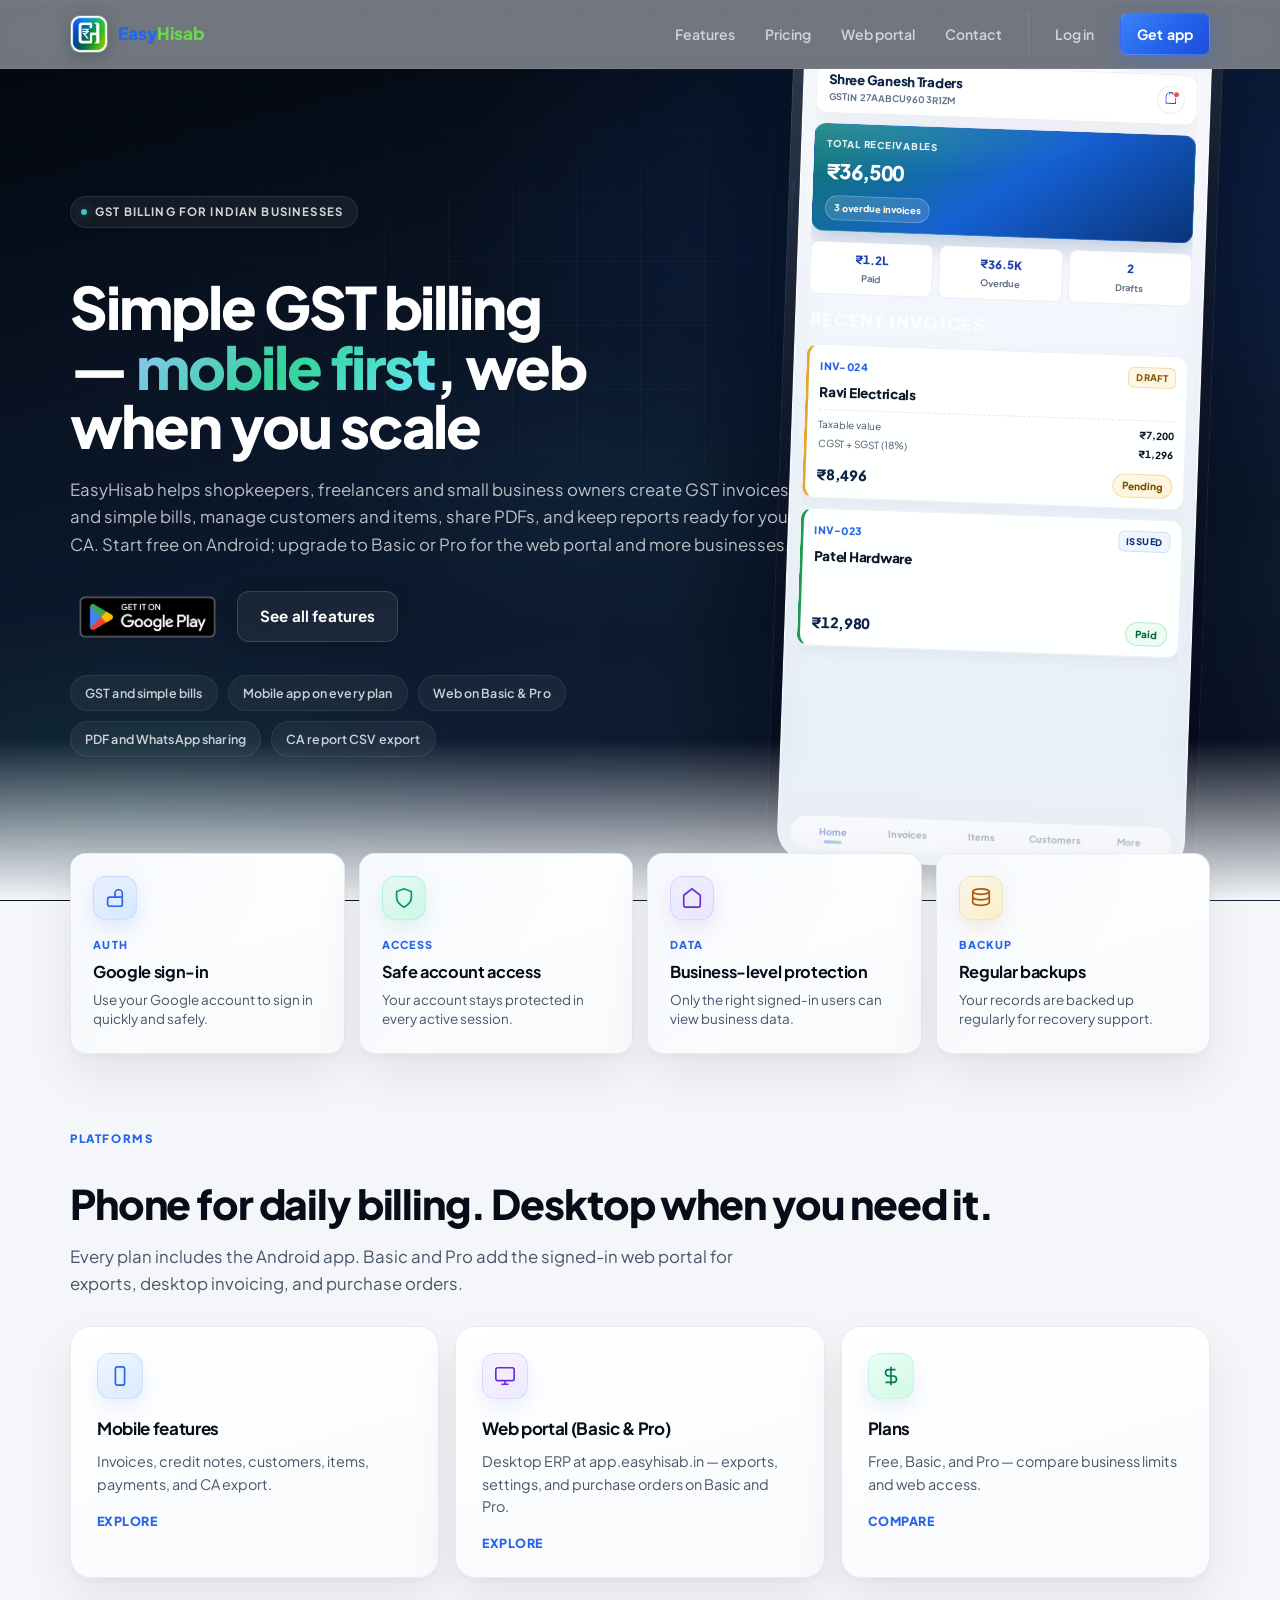
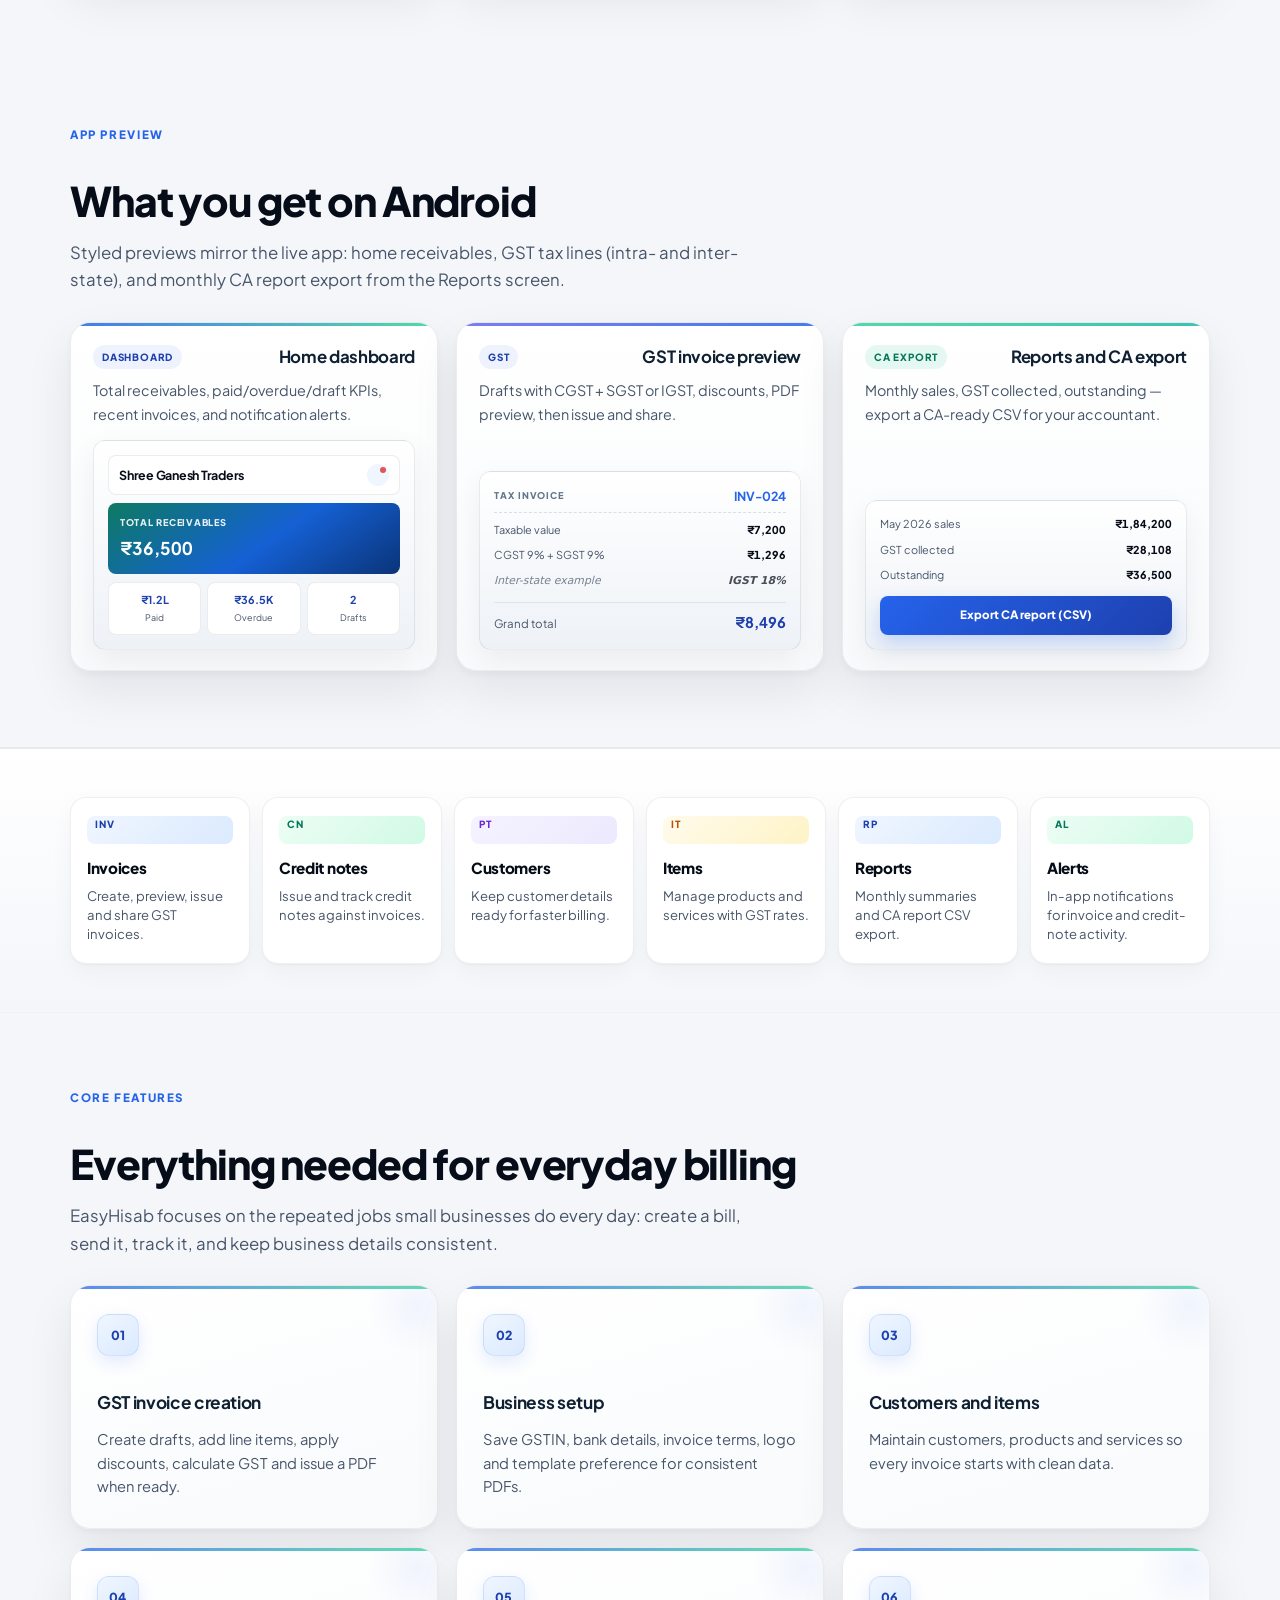
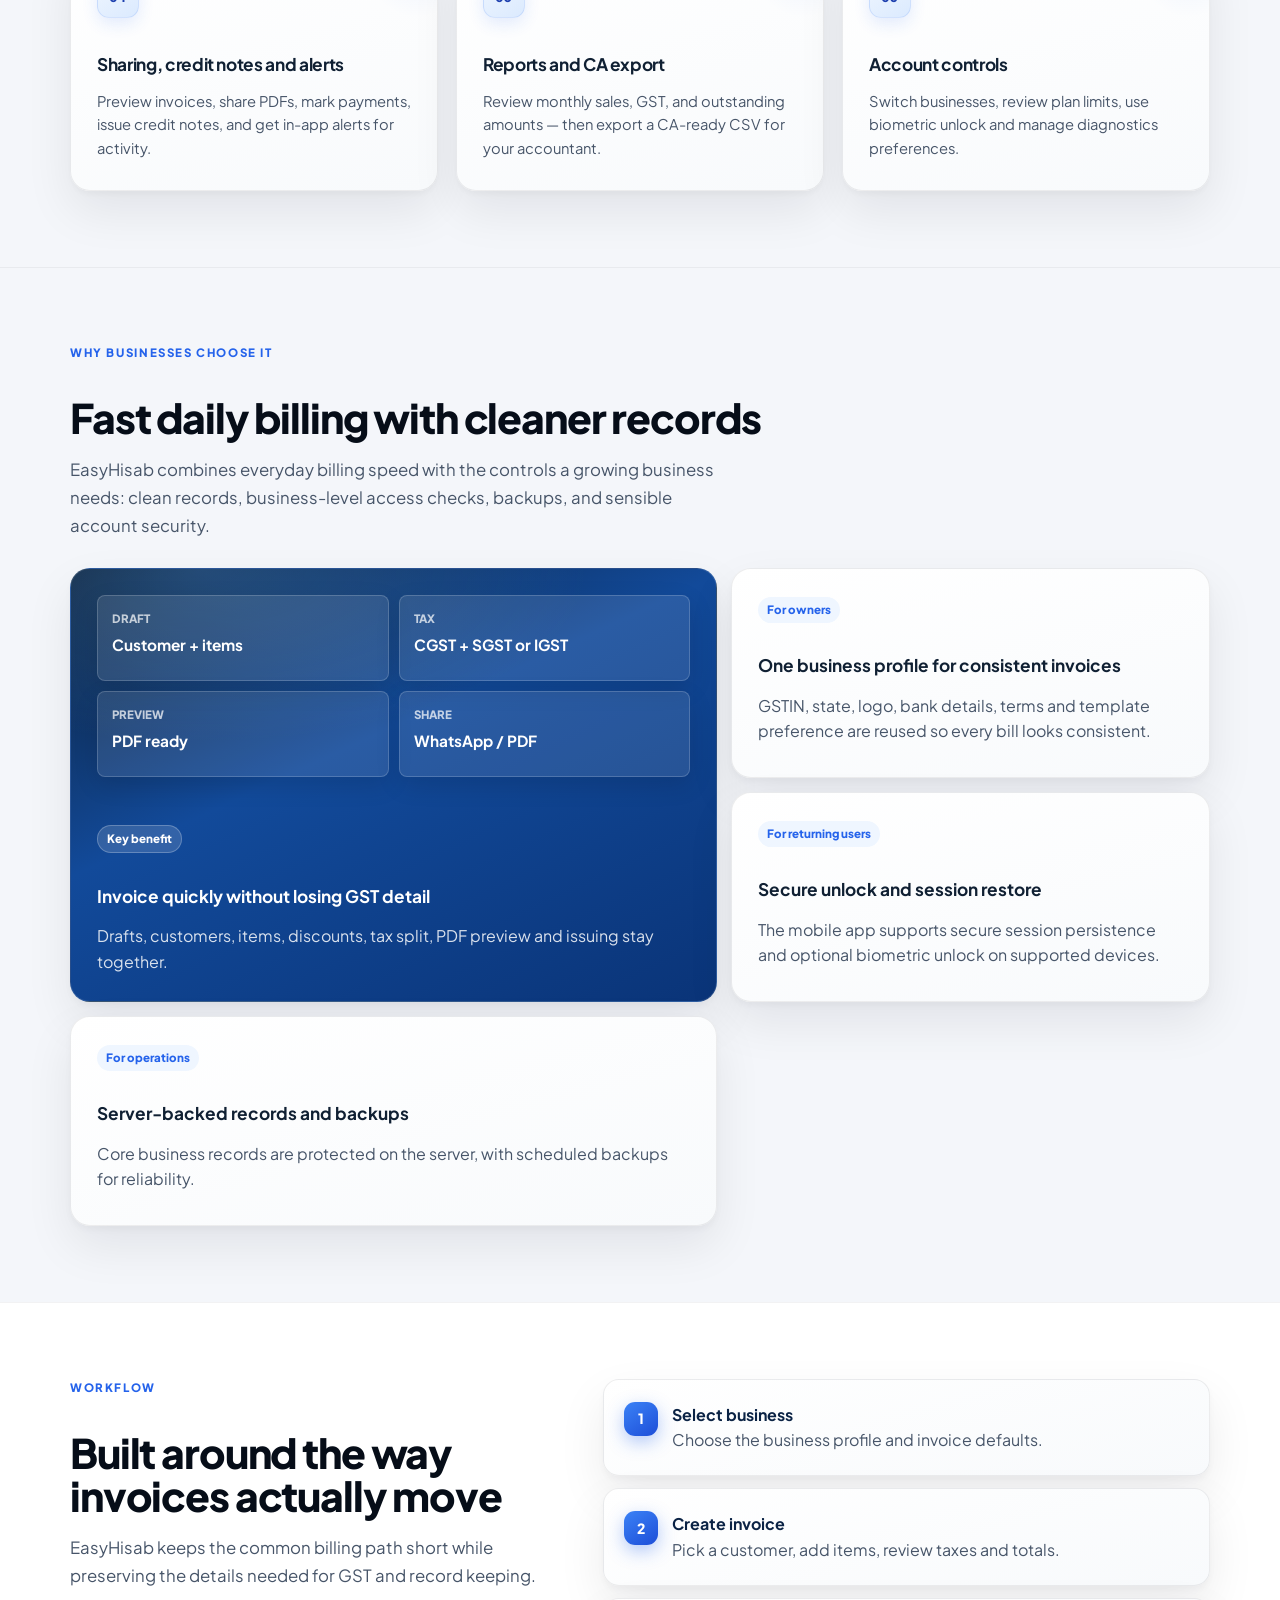
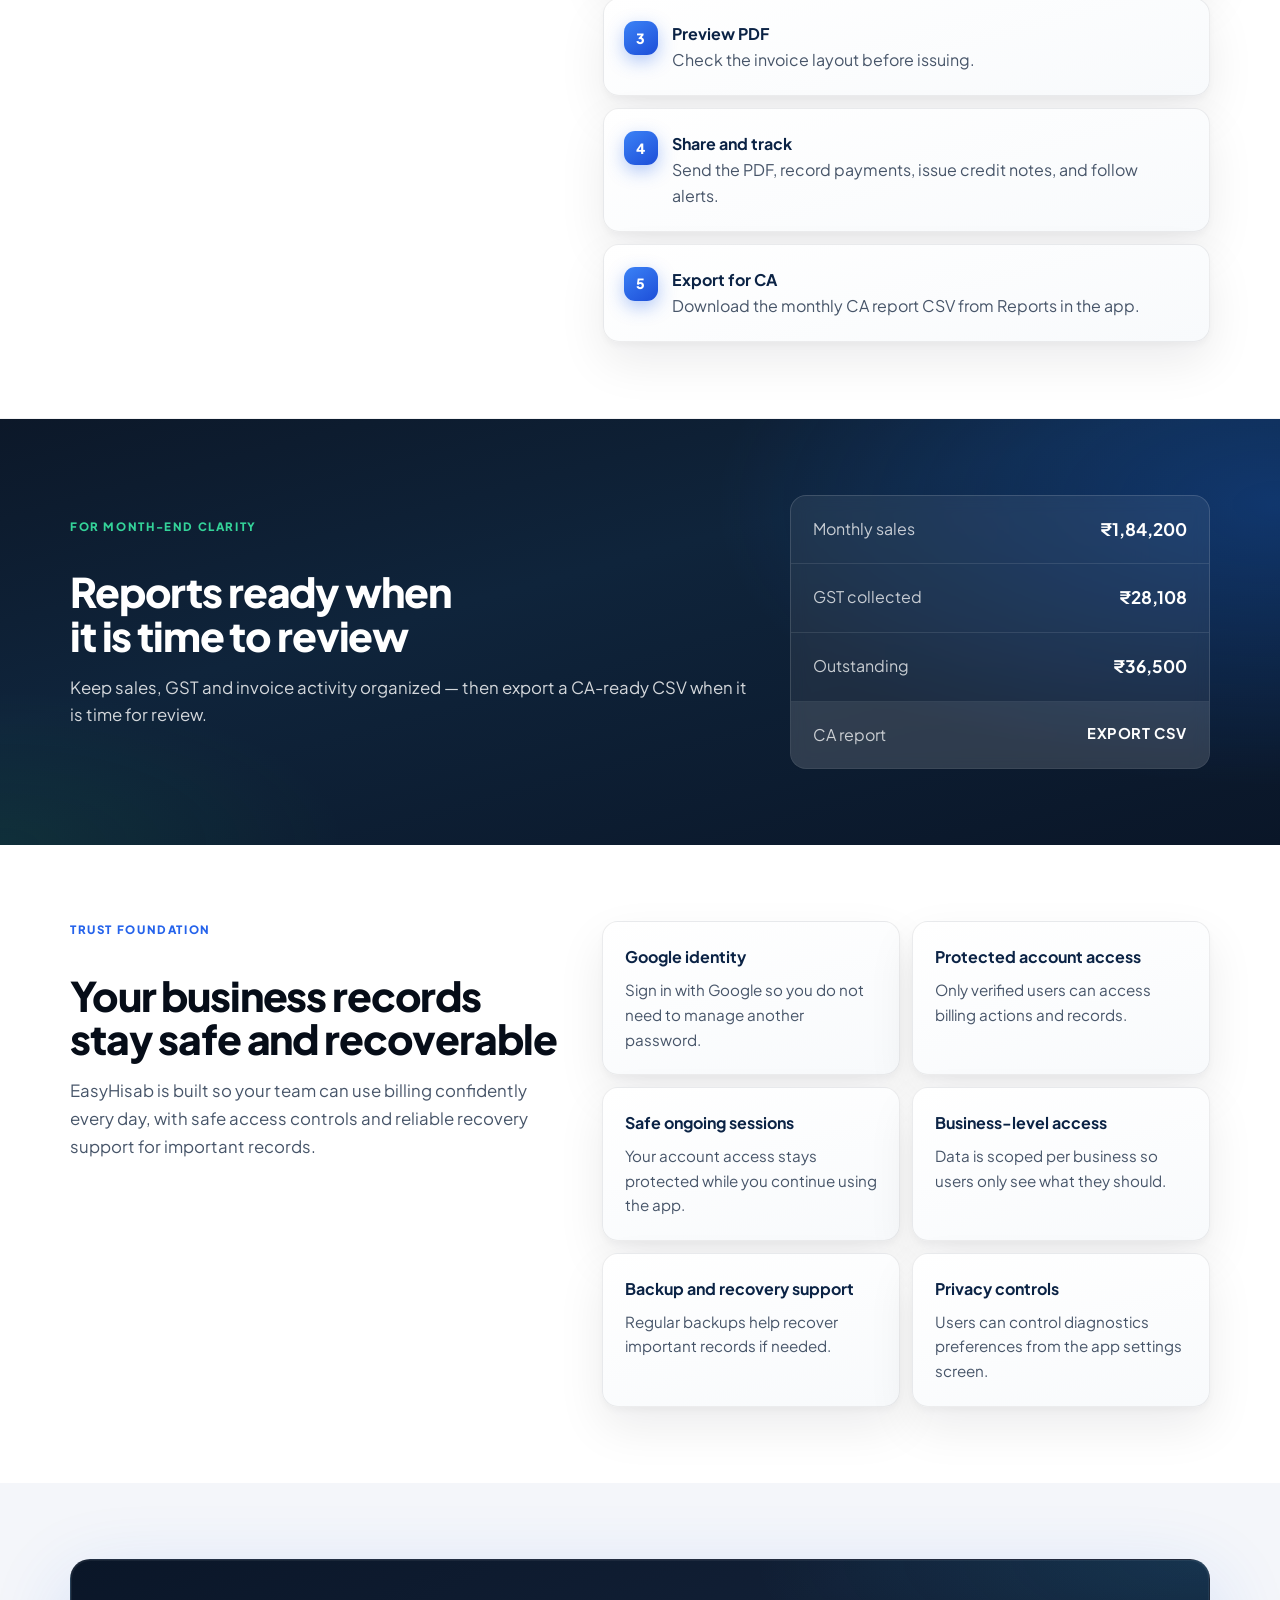
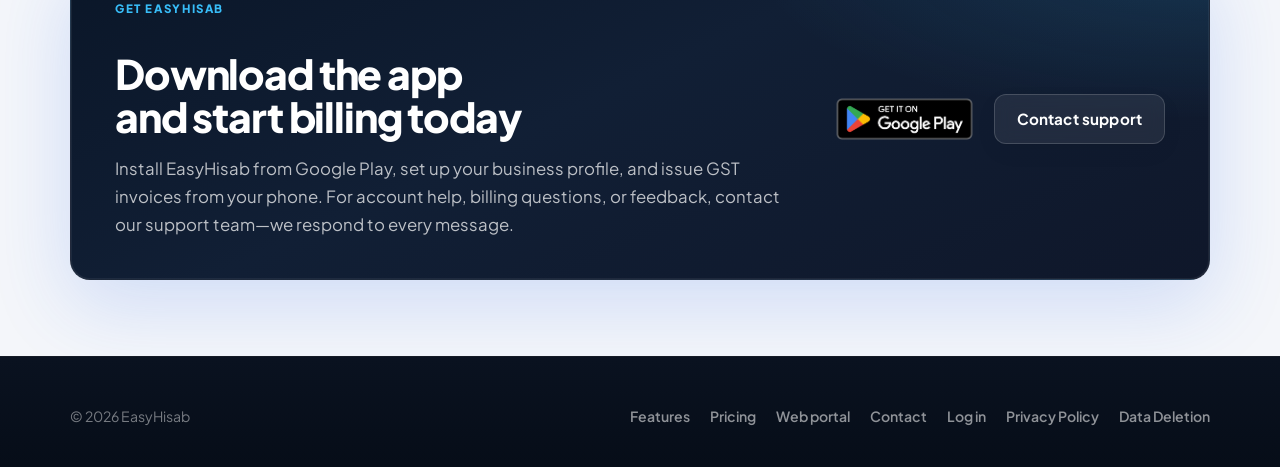
==== commit d97c096b: "fix(site): align plan business limits with billing (2/3/5) Update pricing, features, home, and web-p" ====
--- a/index.html
+++ b/index.html
@@ -277,7 +277,7 @@
               <svg viewBox="0 0 24 24" fill="none" stroke="currentColor" stroke-width="1.8"><rect x="2" y="3" width="20" height="14" rx="2"/><line x1="8" y1="21" x2="16" y2="21"/><line x1="12" y1="17" x2="12" y2="21"/></svg>
             </span>
             <strong>Web portal (Basic &amp; Pro)</strong>
-            <span>Desktop ERP at app.easyhisab.in — exports, settings, and POs on Pro.</span>
+            <span>Desktop ERP at app.easyhisab.in — exports, settings, and purchase orders on Basic and Pro.</span>
             <em class="link-card-arrow" aria-hidden="true">Explore</em>
           </a>
           <a class="link-card link-card--plans" href="pricing/">
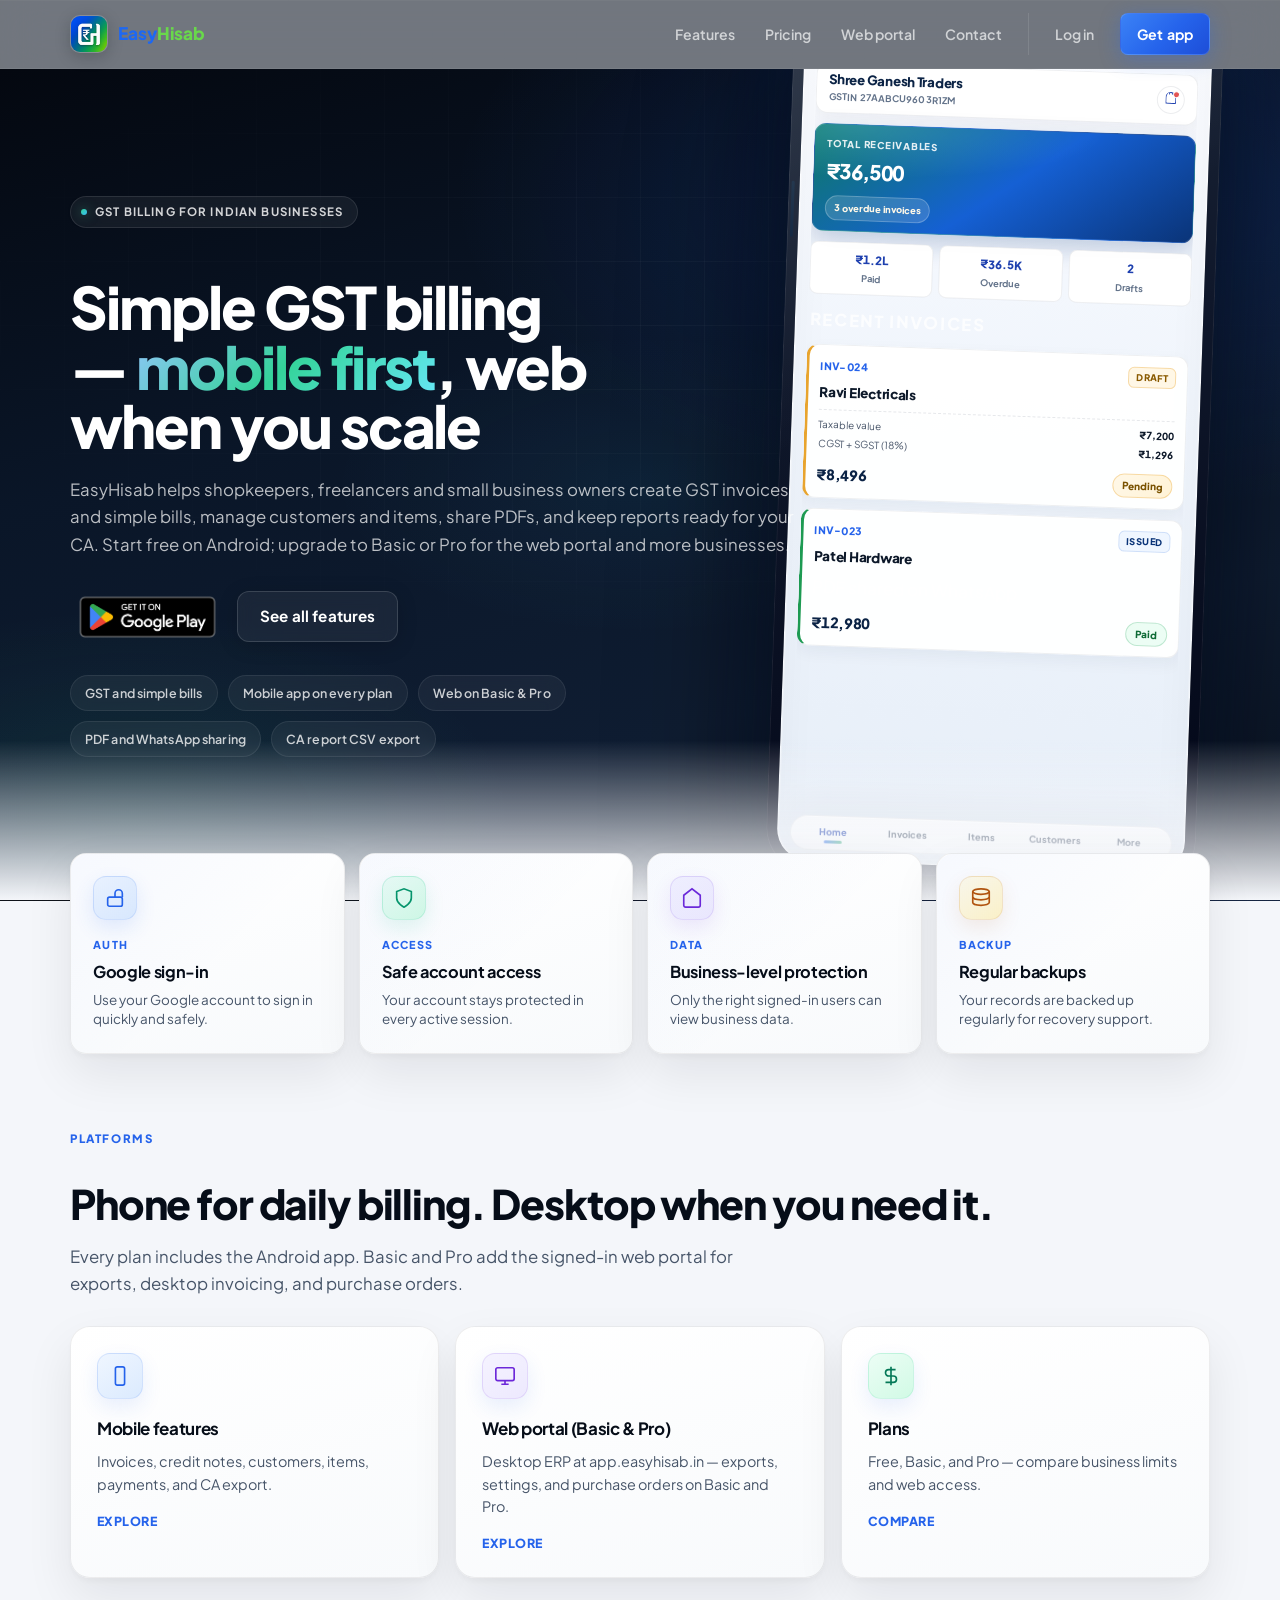
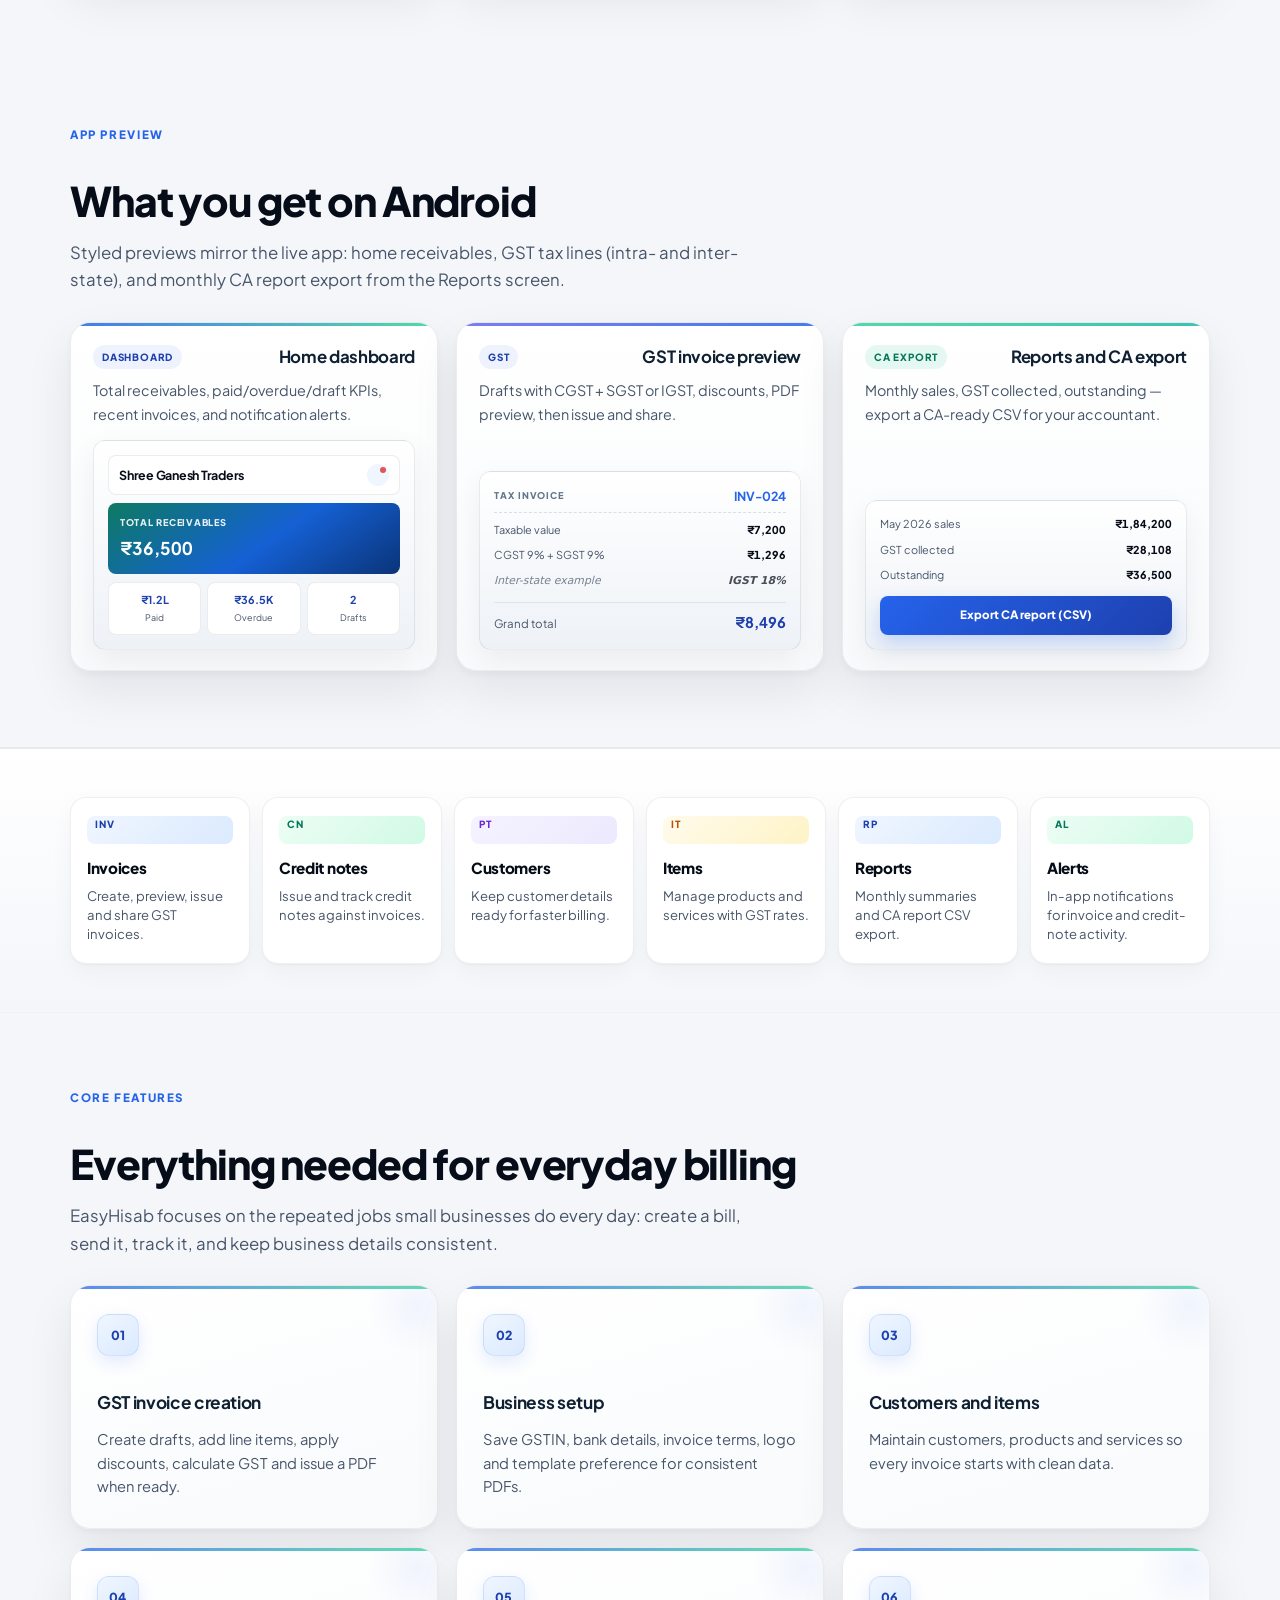
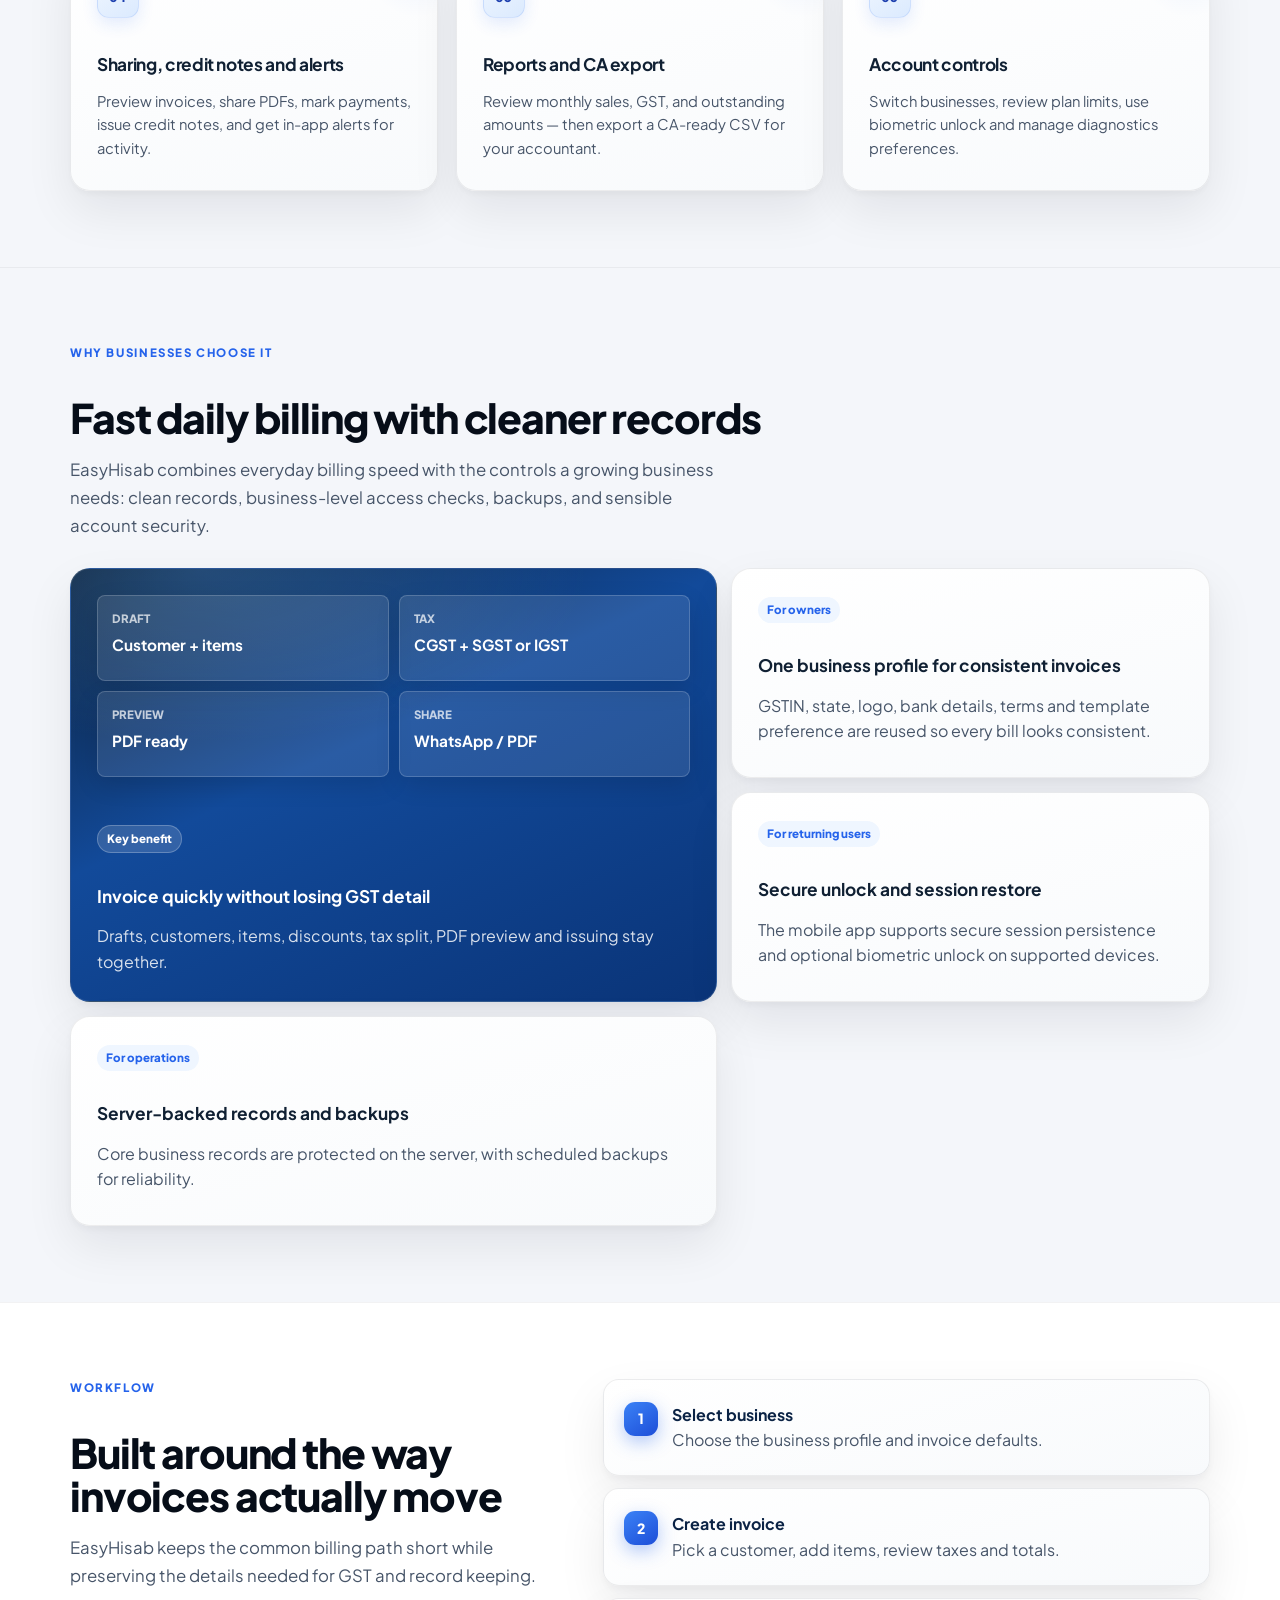
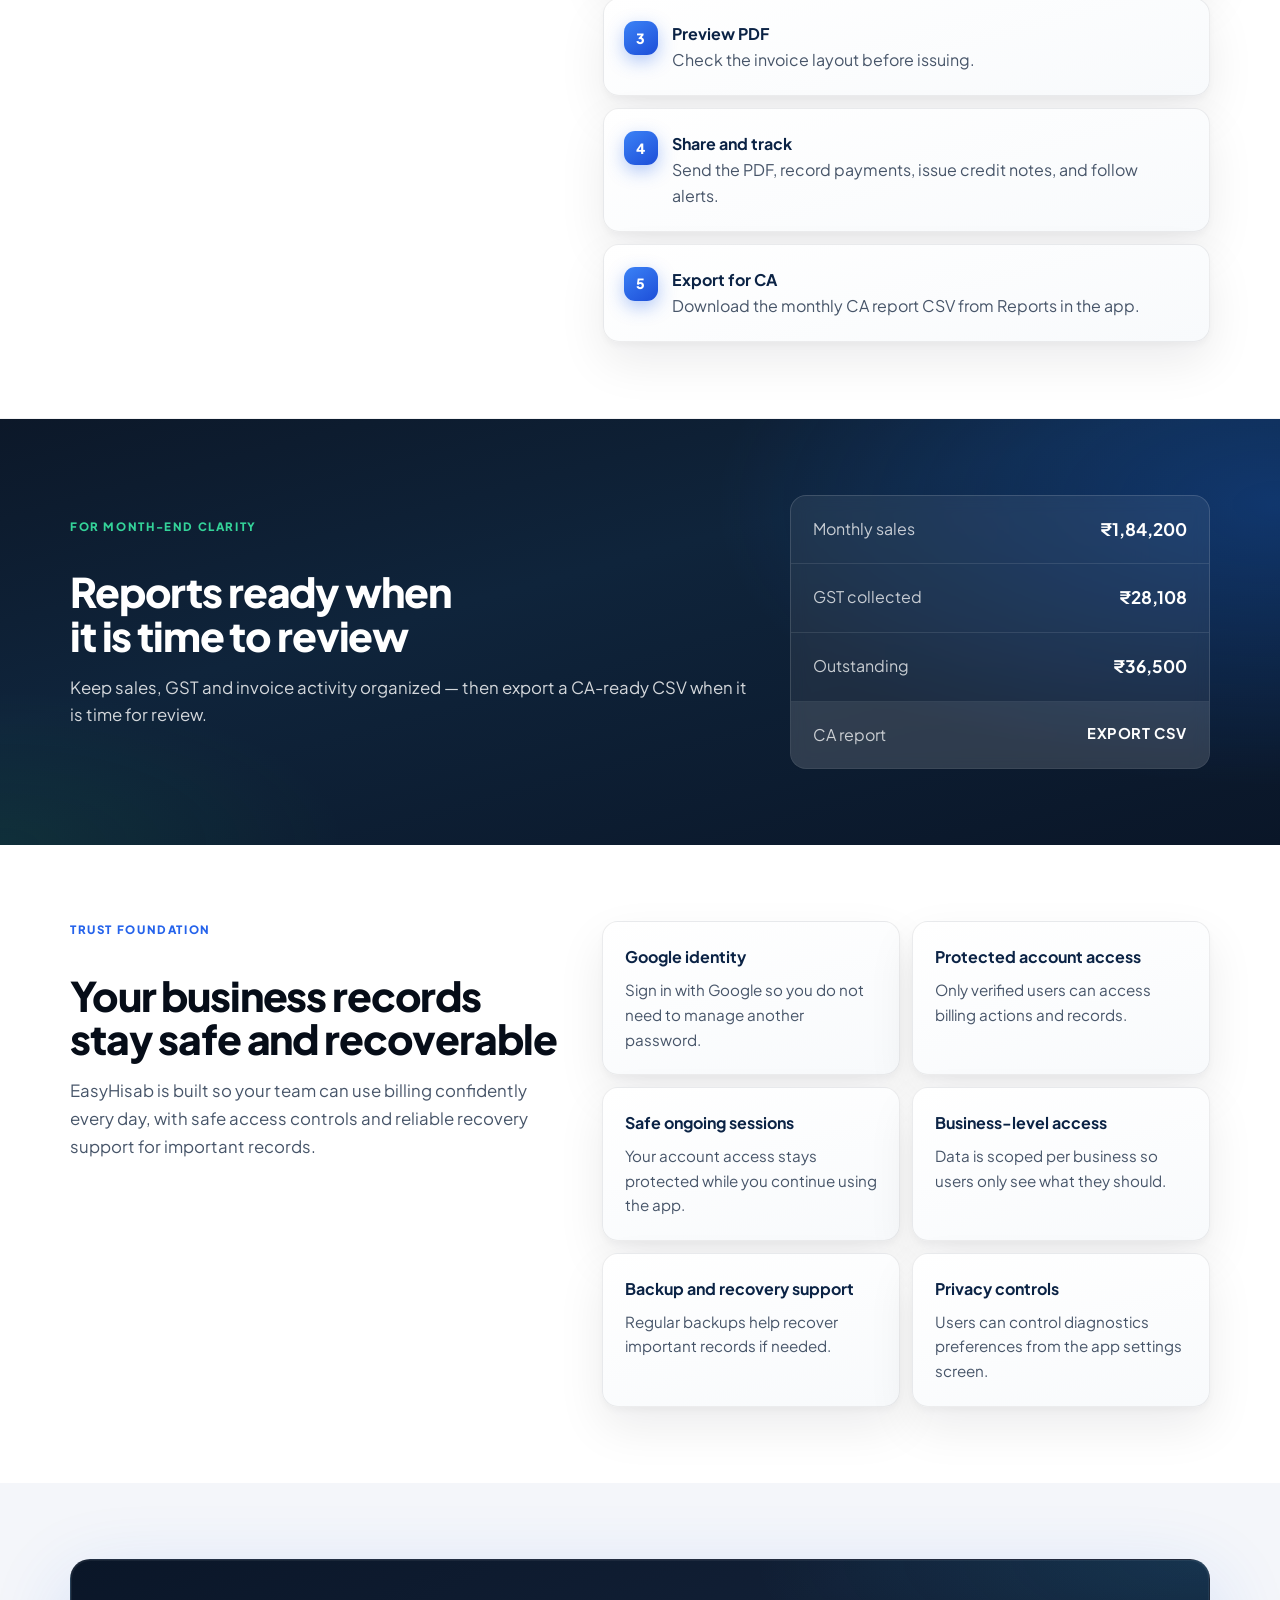
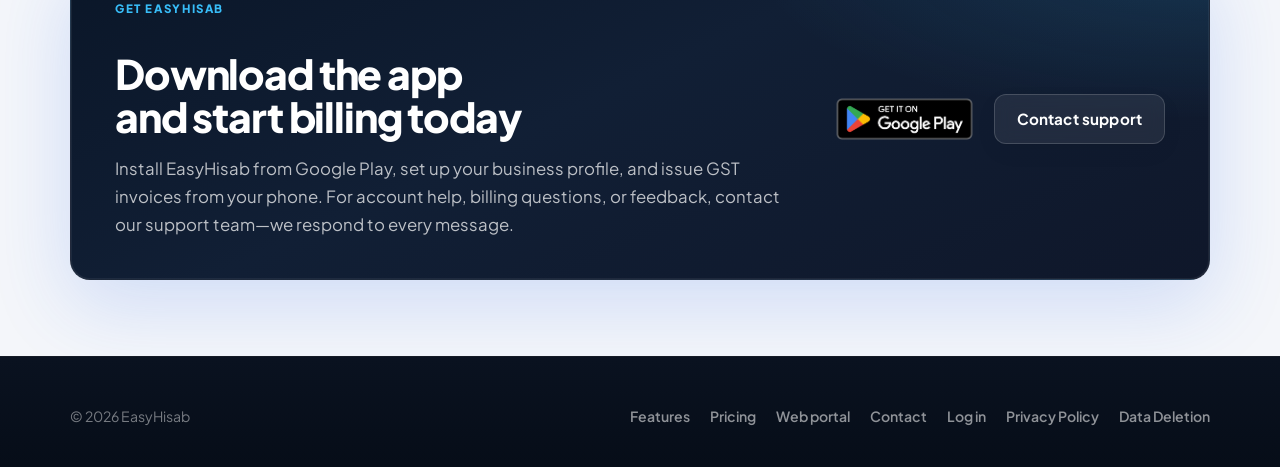
==== commit 689dcdbf: "chore(site): sync all brand assets with mobile app mark Use playstore icon for header brand-mark, lo" ====
--- a/index.html
+++ b/index.html
@@ -75,7 +75,7 @@
         <div class="topbar-row">
           <a class="brand" href="./" aria-label="EasyHisab home">
             <span class="brand-mark">
-              <img src="assets/favicon.png" alt="">
+              <img src="assets/brand-mark.png" alt="">
             </span>
             <span class="brand-name" aria-hidden="true">
               <span class="brand-easy">Easy</span><span class="brand-hisab">Hisab</span>
--- a/styles.css
+++ b/styles.css
@@ -210,7 +210,7 @@
 .brand-mark img {
   width: 100%;
   height: 100%;
-  object-fit: contain;
+  object-fit: cover;
 }
 
 .brand-name {
